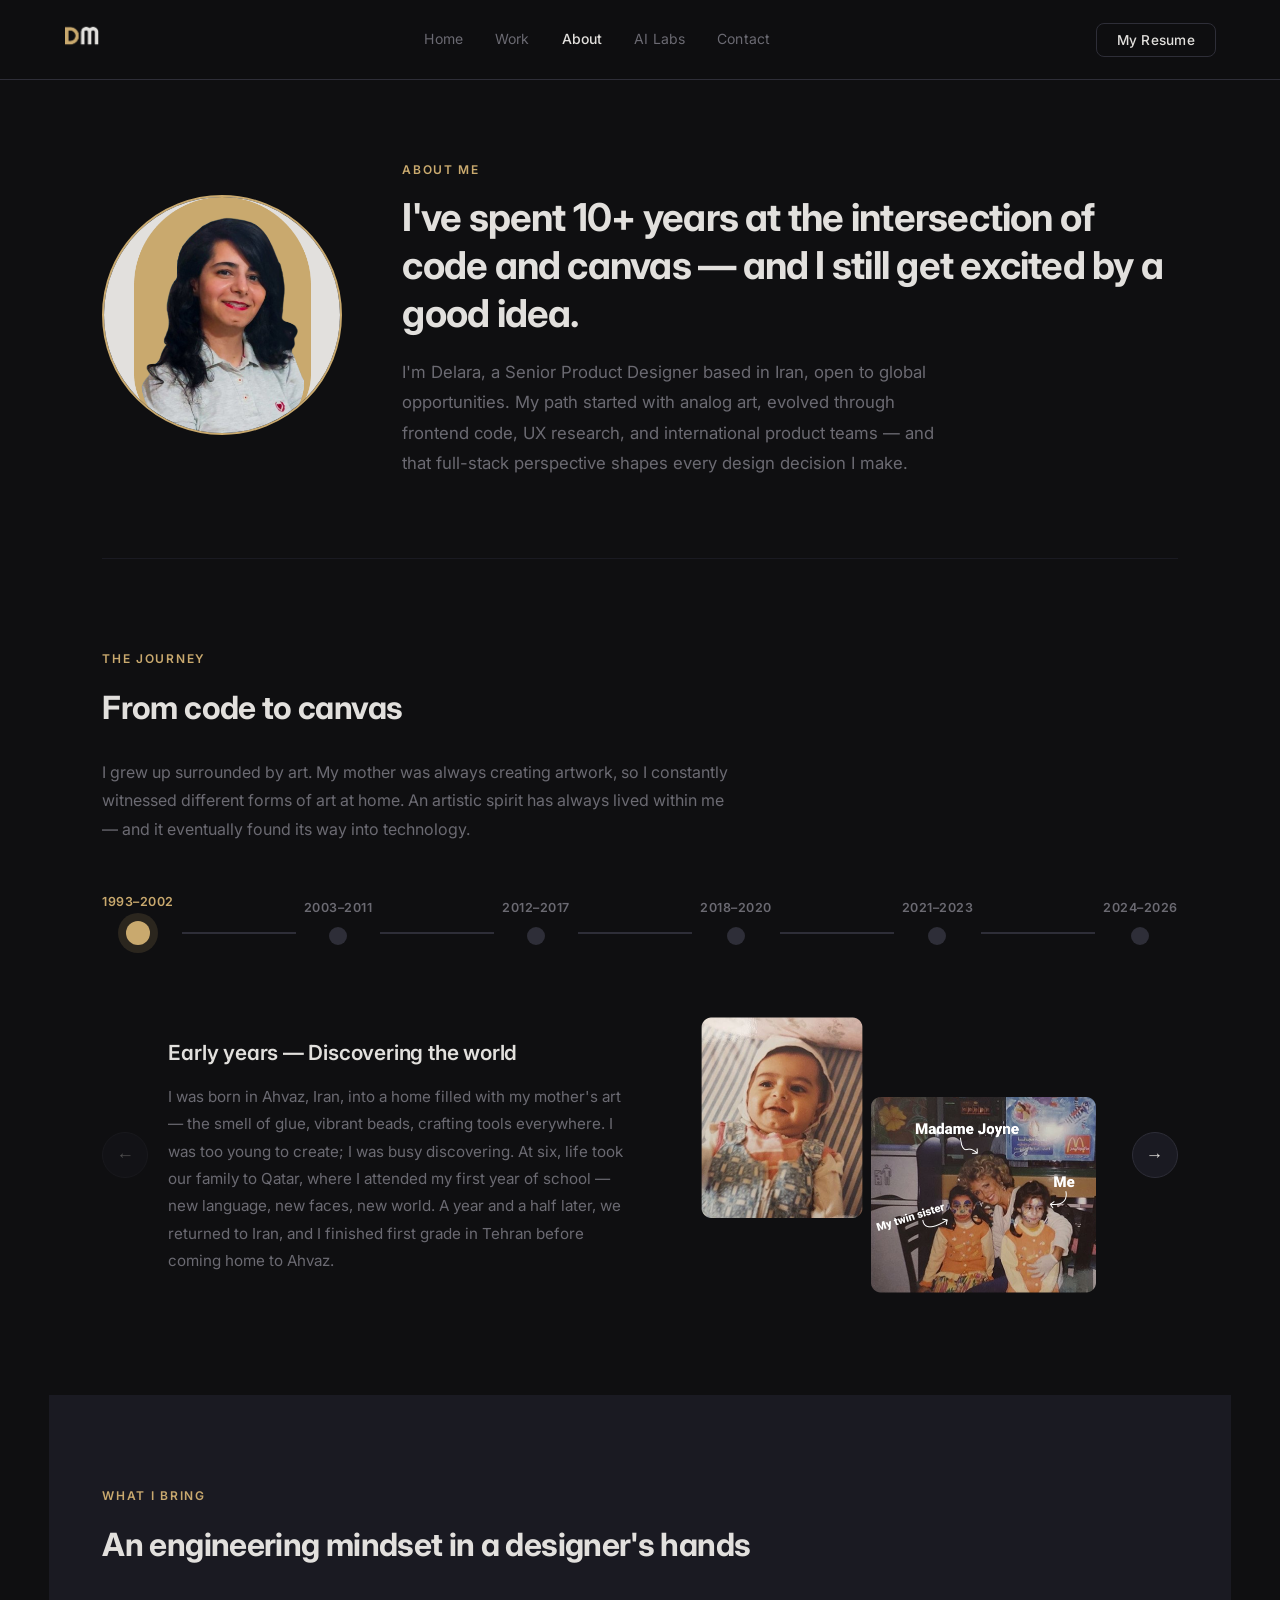
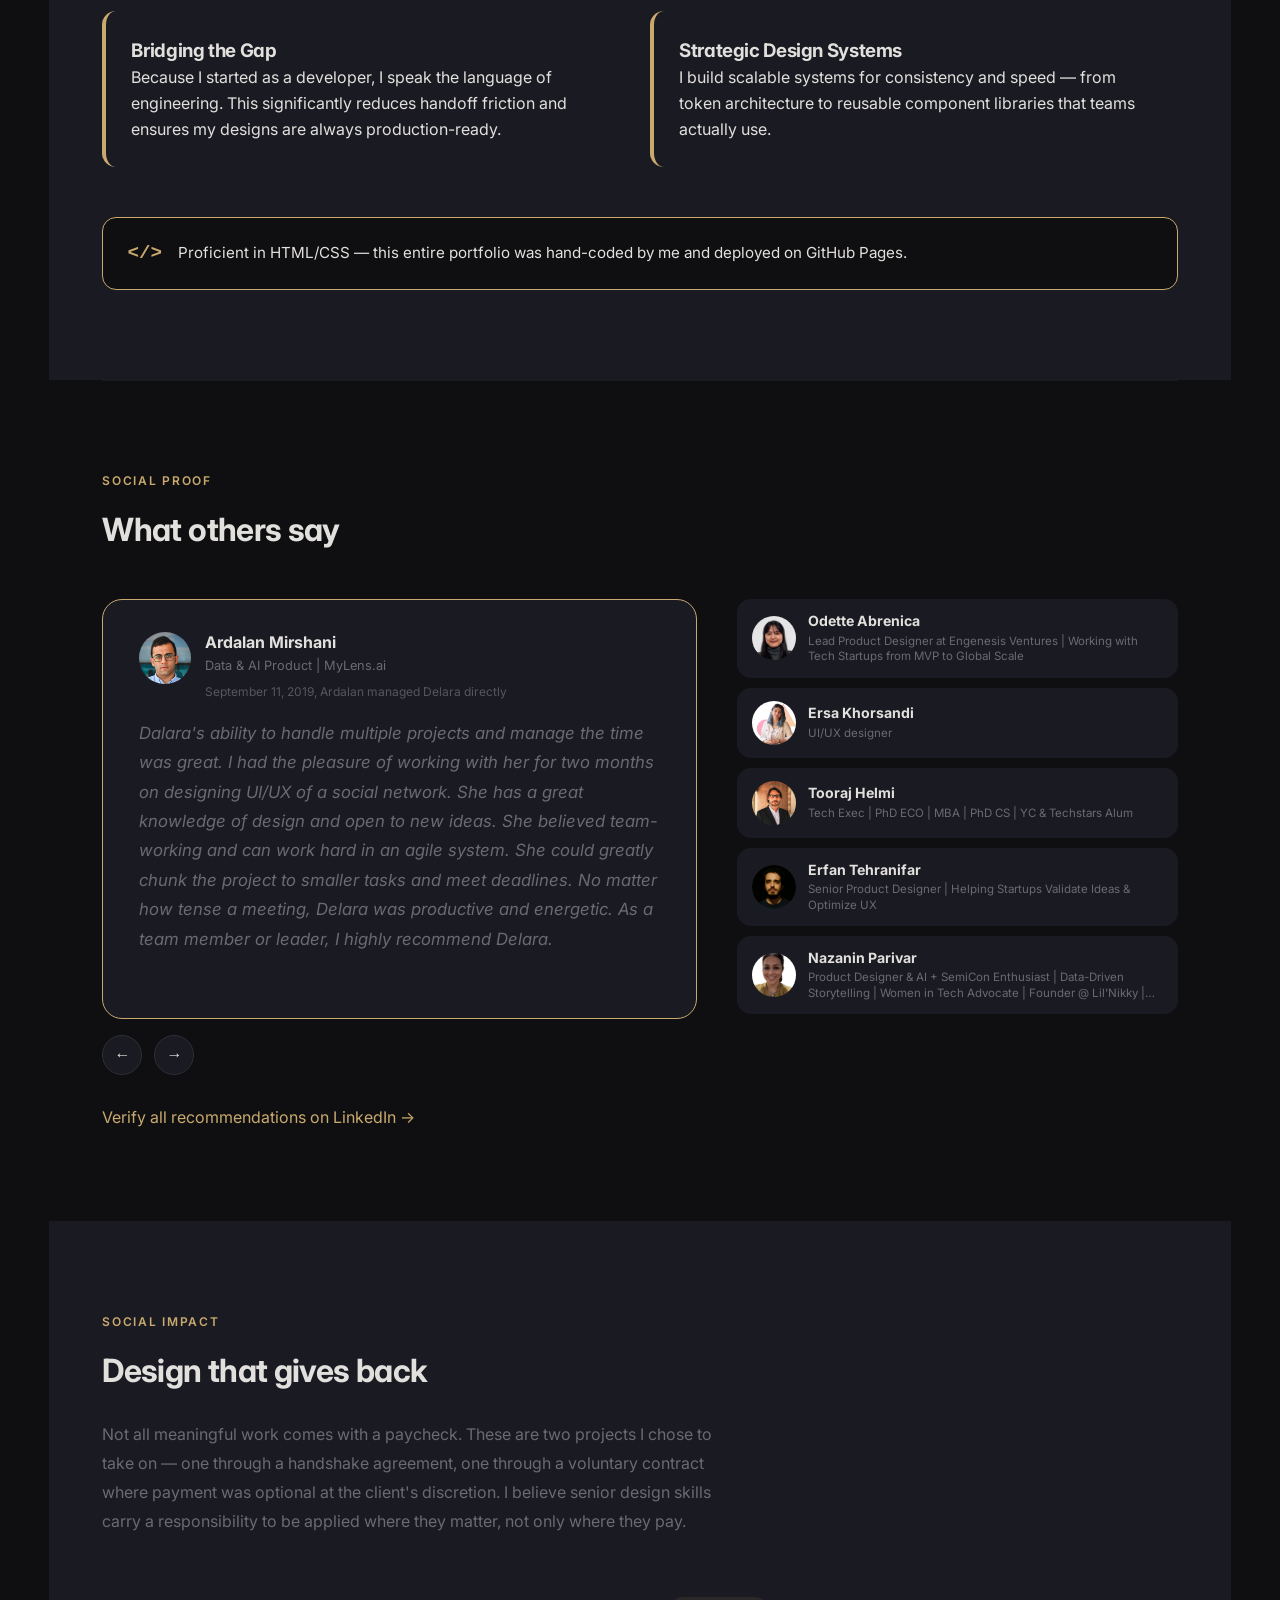
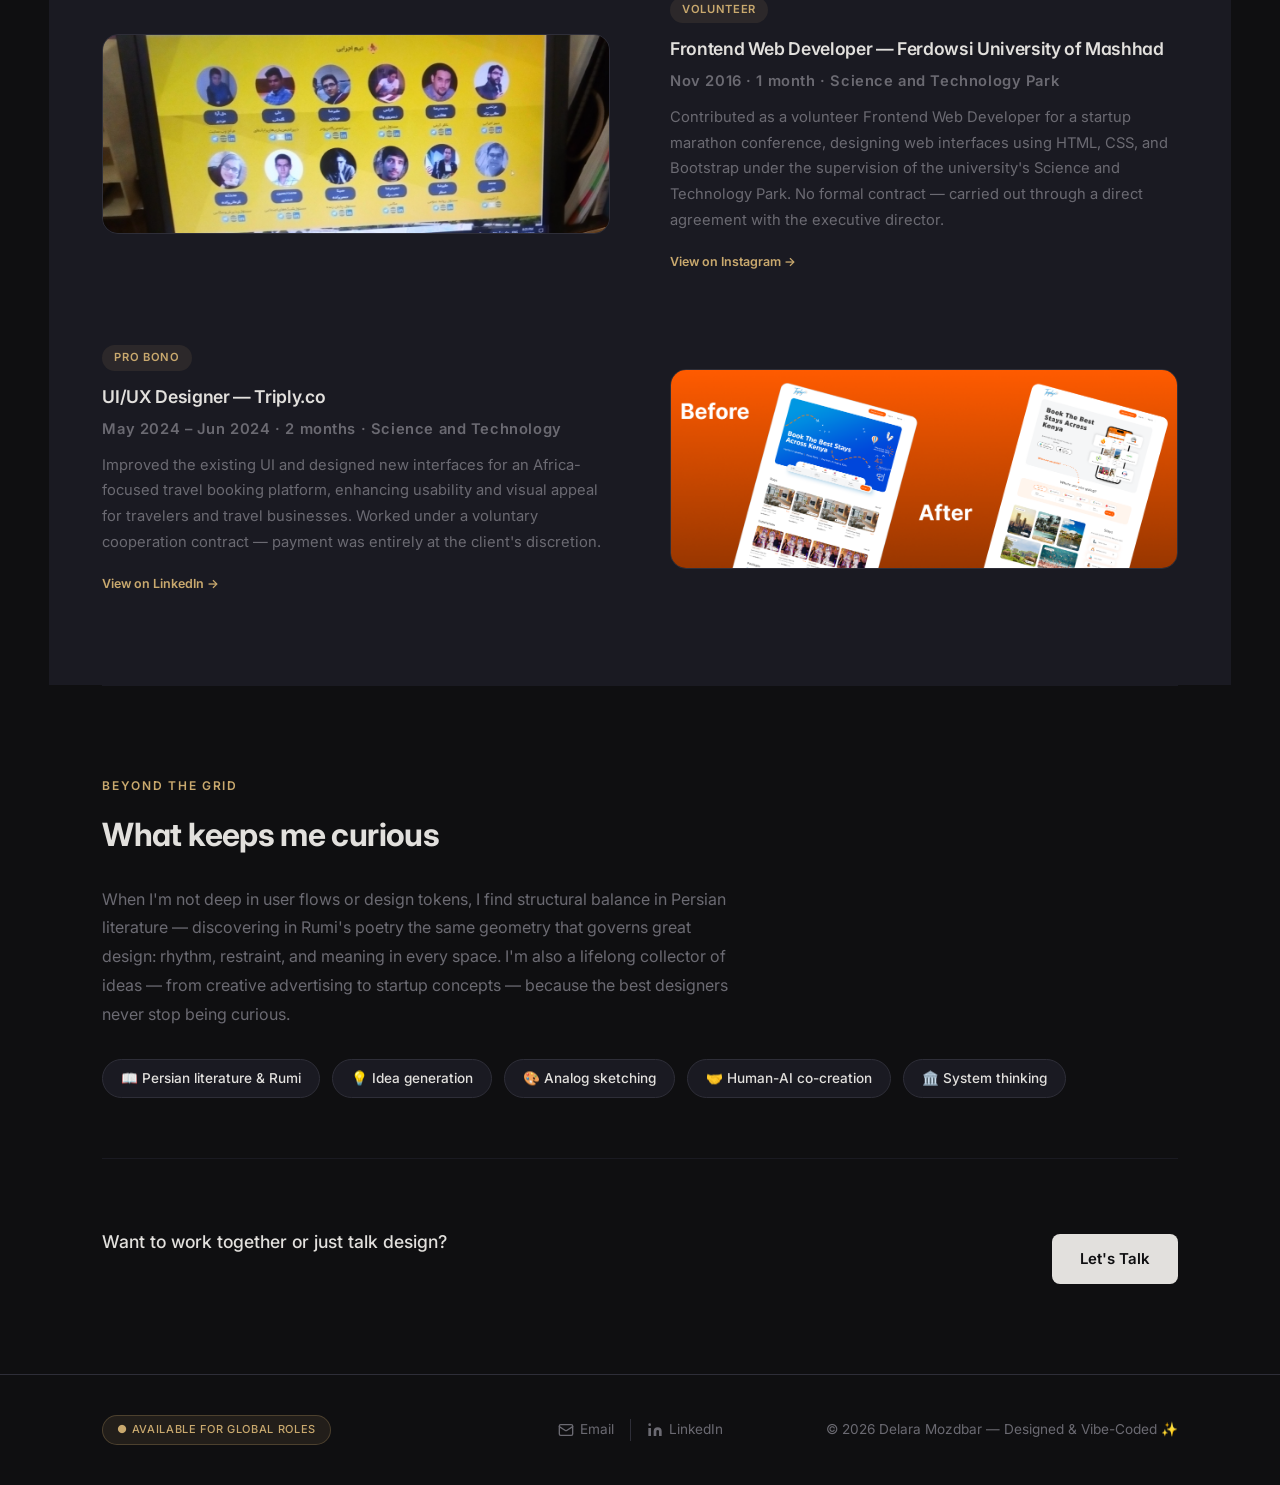
==== about.html @ 61ee3ece "Update site" ====
﻿<!DOCTYPE html>
<html lang="en">
<head>
    <meta charset="UTF-8">
    <meta name="viewport" content="width=device-width, initial-scale=1.0">
    <title>About | Delara Mozdbar &mdash; Senior Product Designer</title>
    <link rel="icon" type="image/png" href="images/Favicon.png">
    <link rel="preconnect" href="https://fonts.googleapis.com">
    <link rel="preconnect" href="https://fonts.gstatic.com" crossorigin>
    <link href="https://fonts.googleapis.com/css2?family=Inter:ital,opsz,wght@0,14..32,100..900;1,14..32,100..900&display=swap" rel="stylesheet">
    <link rel="stylesheet" href="css/style.css">
    <link rel="stylesheet" href="css/layout.css">
</head>

<body>
<header>
  <nav>
    <div class="nav-container">
      <div class="logo">
        <a href="index.html"><img src="images/Logo.png" alt="Delara Mozdbar"></a>
      </div>
      <input type="checkbox" id="menu-toggle">
      <label for="menu-toggle" class="hamburger">&#x2630;</label>
      <div class="nav-center menu">
        <a href="index.html" class="nav-link">Home</a>
        <a href="work.html" class="nav-link">Work</a>
        <a href="about.html" class="nav-link active">About</a>
        <a href="ai-labs.html" class="nav-link">AI Labs</a>
        <a href="contact.html" class="nav-link">Contact</a>
      </div>
      <div class="nav-right">
        <a href="Delara_Mozdbar_Resume_Senior_Product_Designer.pdf" class="resume-btn" download>My Resume</a>
      </div>
    </div>
  </nav>
</header>

<main class="about-page">

    <!-- ════════════════════════════════════════
         01 HERO
    ════════════════════════════════════════ -->
    <section class="about-hero">
        <div class="about-hero-photo">
            <img src="images/Hero-Imge.png" alt="Delara Mozdbar">
        </div>
        <div class="about-hero-content">
            <p class="about-label">About me</p>
            <h1 class="about-title">I've spent 10+ years at the intersection of code and canvas &mdash; and I still get excited by a good idea.</h1>
            <p class="about-intro">I'm Delara, a Senior Product Designer based in Iran, open to global opportunities. My path started with analog art, evolved through frontend code, UX research, and international product teams &mdash; and that full-stack perspective shapes every design decision I make.</p>
        </div>
    </section>

    <!-- ════════════════════════════════════════
         02 TIMELINE
    ════════════════════════════════════════ -->
    <section class="about-section-block">
        <p class="about-label">The journey</p>
        <h2 class="about-h2">From code to canvas</h2>

        <p class="about-body">
            I grew up surrounded by art. My mother was always creating artwork, so I constantly
            witnessed different forms of art at home. An artistic spirit has always lived within
            me &mdash; and it eventually found its way into technology.
        </p>

        <!-- HORIZONTAL TIMELINE CAROUSEL -->
        <div class="tl-carousel">

            <!-- TIMELINE NAV -->
            <div class="tl-nav">
                <button class="tl-node active" data-era="0"><span class="tl-node-year">1993&ndash;2002</span><span class="tl-node-dot"></span></button>
                <span class="tl-connector"></span>
                <button class="tl-node" data-era="1"><span class="tl-node-year">2003&ndash;2011</span><span class="tl-node-dot"></span></button>
                <span class="tl-connector"></span>
                <button class="tl-node" data-era="2"><span class="tl-node-year">2012&ndash;2017</span><span class="tl-node-dot"></span></button>
                <span class="tl-connector"></span>
                <button class="tl-node" data-era="3"><span class="tl-node-year">2018&ndash;2020</span><span class="tl-node-dot"></span></button>
                <span class="tl-connector"></span>
                <button class="tl-node" data-era="4"><span class="tl-node-year">2021&ndash;2023</span><span class="tl-node-dot"></span></button>
                <span class="tl-connector"></span>
                <button class="tl-node" data-era="5"><span class="tl-node-year">2024&ndash;2026</span><span class="tl-node-dot"></span></button>
            </div>

            <!-- CONTENT STAGE -->
            <div class="tl-stage">
                <button class="tl-arrow tl-arrow-prev" aria-label="Previous era">&larr;</button>

                <div class="tl-panels">

                    <div class="tl-panel active">
                        <div class="tl-panel-text">
                            <h3>Early years &mdash; Discovering the world</h3>
                            <p>I was born in Ahvaz, Iran, into a home filled with my mother's art &mdash; the smell of glue, vibrant beads, crafting tools everywhere. I was too young to create; I was busy discovering. At six, life took our family to Qatar, where I attended my first year of school &mdash; new language, new faces, new world. A year and a half later, we returned to Iran, and I finished first grade in Tehran before coming home to Ahvaz.</p>
                        </div>
                        <div class="tl-panel-image">
                            <img src="images/1993-2002.png" alt="Childhood &mdash; Ahvaz and Qatar">
                        </div>
                    </div>

                    <div class="tl-panel">
                        <div class="tl-panel-text">
                            <h3>Learning through media & logic</h3>
<p>I learned to draw and paint from my mother, my first teacher. Around the same time, satellite TV &mdash; especially German channels like Super RTL &mdash; sparked a fascination with structure, strategy, and problem-solving, even in a language I didn't yet understand. Off-screen, I spent hours with puzzles like Mastermind and tactical games, unknowingly training my mind in logic and geometry. This dual love for art and systems naturally led me to prepare for university entrance exams in both Mathematical Sciences and Art.</p>
                        </div>
                        <div class="tl-panel-image">
                            <img src="images/2003-2011.png" alt="Learning through media">
                        </div>
                    </div>

                    <div class="tl-panel">
                        <div class="tl-panel-text">
                            <h3>The Front-end era begins</h3>
                            <p>My professional journey began in 2015 with an Advanced Web Design certification in HTML and CSS. Over the next three years, I took on a mix of freelance and studio work &mdash; including about two years managing and designing the Dual Engineers Studio website, running my own portfolio site, and spending six months curating startup content for IdeaBaran. I also volunteered as a Front-end Developer at the Ferdowsi University of Mashhad's startup marathon in 2016. This period shaped me into the digital generalist I am today &mdash; part designer, part storyteller, always curious.</p>
                        </div>
                        <div class="tl-panel-image">
                            <img src="images/2012-2017.png" alt="Frontend developer era">
                        </div>
                    </div>

                    <div class="tl-panel">
                        <div class="tl-panel-text">
                            <h3>From code to UX</h3>
                            <p>At Arsalweb (2018&ndash;2020) I evolved from Frontend Developer to Digital Marketer to UX Designer &mdash; creating user flows, wireframes, and prototypes for B2B, B2C, and C2C projects, including a Ramadan food-ordering campaign that broke user engagement records. I graduated from Shiraz University in February 2019, freelanced as a UI/UX Designer on Ponisha, designed at 9 Sobh Studio, and in September 2020 joined Apsaaz as a User Experience Designer.</p>
                        </div>
                        <div class="tl-panel-image">
                            <img src="images/2018-2020.png" alt="Transition to UX design">
                        </div>
                    </div>

                    <div class="tl-panel">
                        <div class="tl-panel-text">
                            <h3>Design leadership &amp; going global</h3>
                            <p>I continued at Apsaaz until February 2022 &mdash; leading UX initiatives, hiring and training junior designers, and learning that great design is also about great collaboration. In May 2022 I went international, joining Engenesis in Sydney: designing end-to-end UX/UI flows and building reusable component systems with developers across time zones, through March 2024.</p>
                        </div>
                        <div class="tl-panel-image">
                            <img src="images/2021-2023.png" alt="Design leadership and Engenesis">
                        </div>
                    </div>

                    <div class="tl-panel">
                        <div class="tl-panel-text">
                            <h3>Triply, AI Labs &amp; what's next</h3>
                            <p>From May 2024 to February 2026 I designed for Triply in Nairobi &mdash; revamping interfaces, building design systems, and shipping product features for an Africa-focused travel platform. Alongside, I explored Human-AI Co-Creation research in AI Labs. Now I'm planning my next chapter &mdash; actively looking for my next senior product design role or graduate research in HCI.</p>
                        </div>
                        <div class="tl-panel-image">
                            <img src="images/2024-2026.png" alt="Triply and AI Labs">
                        </div>
                    </div>

                </div>

                <button class="tl-arrow tl-arrow-next" aria-label="Next era">&rarr;</button>
            </div>

        </div>


    </section>

    <!-- ════════════════════════════════════════
         03 STRENGTHS
    ════════════════════════════════════════ -->
    <section class="about-section-block about-dark">
        <p class="about-label">What I bring</p>
        <h2 class="about-h2">An engineering mindset in a designer's hands</h2>

        <div class="strengths-grid">
            <div class="strength-card">
                <h3>Bridging the Gap</h3>
                <p>Because I started as a developer, I speak the language of engineering. This significantly reduces handoff friction and ensures my designs are always production-ready.</p>
            </div>
            <div class="strength-card">
                <h3>Strategic Design Systems</h3>
                <p>I build scalable systems for consistency and speed &mdash; from token architecture to reusable component libraries that teams actually use.</p>
            </div>
        </div>

        <div class="code-callout">
            <span class="code-callout-icon">&lt;/&gt;</span>
            <p>Proficient in HTML/CSS &mdash; this entire portfolio was hand-coded by me and deployed on GitHub Pages.</p>
        </div>
    </section>

    <!-- ════════════════════════════════════════
         04 TESTIMONIALS
    ════════════════════════════════════════ -->
    <section class="about-section-block">
        <p class="about-label">Social proof</p>
        <h2 class="about-h2">What others say</h2>

        <div class="ts-widget">

            <!-- FEATURED &mdash; large quote box on the left -->
            <div class="ts-featured">
                <div class="ts-featured-box">
                    <div class="ts-featured-header">
                        <span class="ts-avatar ts-avatar-lg"><!-- Filled by JS --></span>
                        <div class="ts-featured-meta">
                            <span class="ts-name"><!-- Filled by JS --></span>
                            <span class="ts-role"><!-- Filled by JS --></span>
                            <span class="ts-date"><!-- Filled by JS --></span>
                        </div>
                    </div>
                    <div class="ts-quote-wrap">
                        <p class="ts-quote"><!-- Filled by JS --></p>
                        <button type="button" class="ts-read-more" hidden>Read full recommendation</button>
                    </div>
                </div>
                <div class="ts-nav">
                    <button class="ts-arrow ts-prev" aria-label="Previous testimonial">&#8592;</button>
                    <span class="ts-counter" aria-live="polite"><!-- Filled by JS --></span>
                    <button class="ts-arrow ts-next" aria-label="Next testimonial">&#8594;</button>
                </div>
                <p class="ts-linkedin">
                    <a href="https://www.linkedin.com/in/delara-mozdbar/details/recommendations/" target="_blank" rel="noopener" class="case-study-link">Verify all recommendations on LinkedIn &rarr;</a>
                </p>
            </div>

            <!-- LIST &mdash; compact cards on the right -->
            <div class="ts-list">
                <!-- Filled by JS -->
            </div>

        </div>

        <script>
        // To show a real photo, set `photo` to its path (e.g. "images/testimonials/odette.jpg").
        // Leave it empty to fall back to the person's initials.
        const testimonials = [
          {
            name: "Odette Abrenica",
            role: "Lead Product Designer at Engenesis Ventures | Working with Tech Startups from MVP to Global Scale",
            initials: "OA",
            photo: "images/Odette Abrenica.jpeg",
            date: "March 18, 2024, Odette managed Delara directly",
            quote: "I highly recommend Delara as a UX UI Designer. Throughout our collaboration on various projects, she has consistently demonstrated her adaptability to the fast-paced nature of our work and her responsiveness to changing requirements. One of Delara's most commendable traits is her unwavering accountability, both to herself and the team. She consistently ensures she receives and provides support as needed, fostering a collaborative and supportive work environment. Delara is able to work independently, yet she always keeps the team informed of any critical requirements or issues that may impact project design and development. Delara's proactive approach and excellent teamwork greatly contributed to the success of both in-house and client projects. I would gladly work with her again in the future."
          },
          {
            name: "Ersa Khorsandi",
            role: "UI/UX designer",
            initials: "EK",
            photo: "images/Ersa Khorsandi.png",
            date: "December 14, 2022, Ersa reported to Delara directly",
            quote: "I worked directly under Delara's management. She was actually the person who hired me. Her compassion is like no other person I have seen. She would take time out of her busy schedule to meet with everyone one on one to make sure we understood our assignments. I have learned a great deal from Delara and not just about work. She thought me what it's like to have compassion and patience . Anyone working with her is truly lucky!"
          },
          {
            name: "Tooraj Helmi",
            role: "Tech Exec | PhD ECO | MBA | PhD CS | YC & Techstars Alum",
            initials: "TH",
            photo: "images/Tooraj Helmi.png",
            date: "March 1, 2022",
            quote: "Delera is a highly responsible and organized person. She takes her job seriously. If that requires working 24 hours a day, she works 24 hours a day, no kidding. She works hard and produces super high-quality outcomes. Having Delara in any team would be a blessing."
          },
          {
            name: "Erfan Tehranifar",
            role: "Senior Product Designer | Helping Startups Validate Ideas & Optimize UX",
            initials: "ET",
            photo: "images/Erfan Tehranifar.jpeg",
            date: "February 17, 2022, Erfan reported to Delara directly",
            quote: "Delara is a great example of perseverance & determination at doing work. she follows the tasks to the last step until she is Completely sure they are fully delivered. Delara makes you want to learn more. she is also accurate in timing and managing the team on the road to all Goals!"
          },
          {
            name: "Nazanin Parivar",
            role: "Product Designer & AI + SemiCon Enthusiast | Data-Driven Storytelling | Women in Tech Advocate | Founder @ Lil'Nikky | Persian & Dutch at Heart",
            initials: "NP",
            photo: "images/Nazanin (Naz) Parivar.jpeg",
            date: "February 17, 2022",
            quote: "I have worked with Delara on many projects. She is an awesome designer who pays attention to details. She is also a great team player. One of the great things about Delara is she is very organized. Thanks for all your hard work."
          },
          {
            name: "Sadeq Shajari",
            role: "Dotnet Developer",
            initials: "SS",
            photo: "images/Sadeq Shajari.jpeg",
            date: "February 16, 2022",
            quote: "Delara is a professional and patient UI/UX designer that if she is present in any company, could help them to have an advantage of the best user experience and clean designs. I recommend her persistently.."
          },
          {
            name: "Ardalan Mirshani",
            role: "Data & AI Product | MyLens.ai",
            initials: "AM",
            photo: "images/Ardalan Mirshani.jpeg",
            date: "September 11, 2019, Ardalan managed Delara directly",
            quote: "Dalara's ability to handle multiple projects and manage the time was great. I had the pleasure of working with her for two months on designing UI/UX of a social network. She has a great knowledge of design and open to new ideas. She believed team-working and can work hard in an agile system. She could greatly chunk the project to smaller tasks and meet deadlines. No matter how tense a meeting, Delara was productive and energetic. As a team member or leader, I highly recommend Delara."
          }
        ];

        (function () {
          const listEl       = document.querySelector('.ts-list');
          const featuredBox  = document.querySelector('.ts-featured-box');
          const avatarEl     = featuredBox.querySelector('.ts-avatar-lg');
          const nameEl       = featuredBox.querySelector('.ts-name');
          const roleEl       = featuredBox.querySelector('.ts-role');
          const dateEl       = featuredBox.querySelector('.ts-date');
          const quoteEl      = featuredBox.querySelector('.ts-quote');
          const readMoreBtn  = featuredBox.querySelector('.ts-read-more');
          const counterEl    = document.querySelector('.ts-counter');
          const prevBtn      = document.querySelector('.ts-prev');
          const nextBtn      = document.querySelector('.ts-next');
          let current = 6; // default: Ardalan Mirshani

          function avatarHTML(t) {
            const img = t.photo
              ? `<img class="ts-avatar-img" src="${t.photo}" alt="${t.name}">`
              : '';
            return `${img}<span class="ts-initials">${t.initials}</span>`;
          }

          listEl.innerHTML = testimonials.map((t, i) => `
            <button class="ts-card" data-index="${i}" aria-label="${t.name}">
              <span class="ts-avatar">${avatarHTML(t)}</span>
              <span class="ts-card-info">
                <span class="ts-name">${t.name}</span>
                <span class="ts-role">${t.role}</span>
              </span>
            </button>
          `).join('');

          const cards = Array.from(listEl.querySelectorAll('.ts-card'));
          cards.forEach(card =>
            card.addEventListener('click', () => show(parseInt(card.dataset.index)))
          );

          readMoreBtn.addEventListener('click', () => {
            const expanded = quoteEl.classList.toggle('expanded');
            readMoreBtn.textContent = expanded ? 'Show less' : 'Read full recommendation';
          });

          function updateReadMore() {
            quoteEl.classList.remove('expanded');
            readMoreBtn.textContent = 'Read full recommendation';
            readMoreBtn.hidden = true;

            // Desktop uses a fixed-height scroll area instead of read-more.
            if (window.matchMedia('(min-width: 992px)').matches) return;

            requestAnimationFrame(() => {
              if (quoteEl.scrollHeight > quoteEl.clientHeight + 2) {
                readMoreBtn.hidden = false;
              }
            });
          }

          function adjustQuoteFontSize(quoteText) {
            // Adjust font size based on quote length for better visual balance
            const charCount = quoteText.length;
            let fontSize = '1rem'; // Default size

            if (window.matchMedia('(min-width: 992px)').matches) {
              if (charCount < 300) {
                fontSize = '1.15rem'; // Larger for very short quotes
              } else if (charCount < 500) {
                fontSize = '1.05rem'; // Slightly larger for short quotes
              }
            }

            quoteEl.style.fontSize = fontSize;
          }

          function scrollCardIntoView(index) {
            const card = cards[index];
            if (!card) return;
            card.scrollIntoView({ behavior: 'smooth', block: 'nearest', inline: 'center' });
          }

          function show(i, shouldScroll = false) {
            current = (i + testimonials.length) % testimonials.length;
            const t = testimonials[current];

            cards.forEach((card, k) => card.classList.toggle('active', k === current));

            avatarEl.innerHTML = avatarHTML(t);
            nameEl.textContent = t.name;
            roleEl.textContent = t.role;
            dateEl.textContent = t.date;
            quoteEl.textContent = t.quote;
            counterEl.textContent = (current + 1) + ' / ' + testimonials.length;

            adjustQuoteFontSize(t.quote);
            updateReadMore();
            if (shouldScroll) {
              scrollCardIntoView(current);
            }
          }

          prevBtn.addEventListener('click', () => show(current - 1, true));
          nextBtn.addEventListener('click', () => show(current + 1, true));
          window.addEventListener('resize', () => {
            updateReadMore();
            adjustQuoteFontSize(testimonials[current].quote);
          });

          show(current, false);        })();
        </script>

    </section>

    <!-- ════════════════════════════════════════
         05 SOCIAL IMPACT
    ════════════════════════════════════════ -->
    <section class="about-section-block about-dark">
        <p class="about-label">Social impact</p>
        <h2 class="about-h2">Design that gives back</h2>
        <p class="about-body">Not all meaningful work comes with a paycheck. These are two projects I chose to take on &mdash; one through a handshake agreement, one through a voluntary contract where payment was optional at the client's discretion. I believe senior design skills carry a responsibility to be applied where they matter, not only where they pay.</p>

        <div class="impact-zigzag">

            <!-- ROW 1: image left, text right -->
            <div class="impact-row">
                <div class="impact-row-img">
                    <img src="images/Maraton.png" alt="Ferdowsi University Startup Marathon">
                </div>
                <div class="impact-row-text">
                    <span class="impact-tag">Volunteer</span>
                    <h3>Frontend Web Developer &mdash; Ferdowsi University of Mashhad</h3>
                    <p class="impact-meta">Nov 2016 &middot; 1 month &middot; Science and Technology Park</p>
                    <p>Contributed as a volunteer Frontend Web Developer for a startup marathon conference, designing web interfaces using HTML, CSS, and Bootstrap under the supervision of the university's Science and Technology Park. No formal contract &mdash; carried out through a direct agreement with the executive director.</p>
                    <a href="https://www.instagram.com/startupmarathon/" class="impact-link" target="_blank" rel="noopener">View on Instagram &rarr;</a>
                </div>
            </div>

            <!-- ROW 2: text left, image right -->
            <div class="impact-row impact-row-reversed">
                <div class="impact-row-text">
                    <span class="impact-tag">Pro Bono</span>
                    <h3>UI/UX Designer &mdash; Triply.co</h3>
                    <p class="impact-meta">May 2024 &ndash; Jun 2024 &middot; 2 months &middot; Science and Technology</p>
                    <p>Improved the existing UI and designed new interfaces for an Africa-focused travel booking platform, enhancing usability and visual appeal for travelers and travel businesses. Worked under a voluntary cooperation contract &mdash; payment was entirely at the client's discretion.</p>
                    <a href="https://www.linkedin.com/showcase/triply-business/" class="impact-link" target="_blank" rel="noopener">View on LinkedIn &rarr;</a>
                </div>
                <div class="impact-row-img">
                    <img src="images/Triply.png" alt="Triply">
                </div>
            </div>

        </div>
    </section>

    <!-- ════════════════════════════════════════
         06 BEYOND THE GRID
    ════════════════════════════════════════ -->
    <section class="about-section-block">
        <p class="about-label">Beyond the grid</p>
        <h2 class="about-h2">What keeps me curious</h2>
        <p class="about-body">When I'm not deep in user flows or design tokens, I find structural balance in Persian literature &mdash; discovering in Rumi's poetry the same geometry that governs great design: rhythm, restraint, and meaning in every space. I'm also a lifelong collector of ideas &mdash; from creative advertising to startup concepts &mdash; because the best designers never stop being curious.</p>

        <div class="interests-row">
            <span class="interest-pill">&#128214; Persian literature & Rumi</span>
            <span class="interest-pill">&#128161; Idea generation</span>
            <span class="interest-pill">&#127912; Analog sketching</span>
            <span class="interest-pill">&#129309; Human-AI co-creation</span>
            <span class="interest-pill">&#127963;&#65039; System thinking</span>
        </div>

        <div class="about-cta">
            <p>Want to work together or just talk design?</p>
            <a href="contact.html" class="key-btn">Let's Talk</a>
        </div>
    </section>

</main>

<footer>
    <div class="footer-inner">
        <div class="footer-col">
            <span class="hero-availability">&#9679; Available for global roles</span>
        </div>
        <div class="footer-col">
            <div class="footer-links">
                <a href="mailto:delara.mozdbar@gmail.com">
                    <svg width="16" height="16" viewBox="0 0 24 24" fill="none" stroke="currentColor" stroke-width="2" stroke-linecap="round" stroke-linejoin="round" aria-hidden="true"><rect x="2" y="4" width="20" height="16" rx="2"/><path d="m22 7-8.97 5.7a1.94 1.94 0 0 1-2.06 0L2 7"/></svg>
                    Email
                </a>
                <a href="https://www.linkedin.com/in/delara-mozdbar/" target="_blank" rel="noopener noreferrer">
                    <svg width="16" height="16" viewBox="0 0 24 24" fill="currentColor" aria-hidden="true"><path d="M16 8a6 6 0 0 1 6 6v7h-4v-7a2 2 0 0 0-2-2 2 2 0 0 0-2 2v7h-4v-7a6 6 0 0 1 6-6z"/><rect x="2" y="9" width="4" height="12"/><circle cx="4" cy="4" r="2"/></svg>
                    LinkedIn
                </a>
            </div>
        </div>
        <div class="footer-col">
            <span class="footer-copy">&copy; 2026 Delara Mozdbar &mdash; Designed &amp; Vibe-Coded &#10024;</span>
        </div>
    </div>
</footer>


<script>
(function () {
    const nodes   = document.querySelectorAll('.tl-node');
    const panels  = document.querySelectorAll('.tl-panel');
    const prevBtn = document.querySelector('.tl-arrow-prev');
    const nextBtn = document.querySelector('.tl-arrow-next');
    let current = 0;

    function show(index, doScroll) {
        current = Math.max(0, Math.min(index, panels.length - 1));
        nodes.forEach((n, i)  => n.classList.toggle('active', i === current));
        panels.forEach((p, i) => p.classList.toggle('active', i === current));
        prevBtn.disabled = current === 0;
        nextBtn.disabled = current === panels.length - 1;
        // Only scroll the nav horizontally on user action &mdash; never the page vertically.
        if (doScroll) {
            const nav = nodes[current].parentElement;
            const target = nodes[current];
            const navRect = nav.getBoundingClientRect();
            const nodeRect = target.getBoundingClientRect();
            const left = nav.scrollLeft + (nodeRect.left - navRect.left) - (nav.clientWidth - nodeRect.width) / 2;
            nav.scrollTo({ left, behavior: 'smooth' });
        }
    }

    nodes.forEach((n, i) => n.addEventListener('click', () => show(i, true)));
    prevBtn.addEventListener('click', () => show(current - 1, true));
    nextBtn.addEventListener('click', () => show(current + 1, true));

    show(0, false);
})();
</script>
</body>
</html>
---- css/style.css ----
/* =========================
   ROOT VARIABLES
========================= */
:root {
  --bg:        #0f0f11;
  --card-bg:   #1a1a22;
  --elevated:  #2e2e38;
  --text-main: #e2e0dd;
  --text-sec:  #6b6a72;
  --accent:    #c9a96e;
  --nav-h:     80px;
}

/* =========================
   GLOBAL RESET
========================= */
*,
*::before,
*::after {
  box-sizing: border-box;
  margin: 0;
  padding: 0;
}

body {
  background: var(--bg);
  padding-top: var(--nav-h);
  color: var(--text-main);
  font-family: 'Inter', -apple-system, BlinkMacSystemFont, 'Segoe UI', Roboto, sans-serif;
  line-height: 1.6;
  overflow-x: hidden;
}

a {
  text-decoration: none;
  color: inherit;
  transition: 0.3s;
}

/* Images never overflow their container (specific width/height rules still win) */
img {
  max-width: 100%;
  height: auto;
}


/* =========================
   FONT RENDERING
========================= */
* {
  -webkit-font-smoothing: antialiased;
  -moz-osx-font-smoothing: grayscale;
}

h1, h2, h3, h4, h5, h6 {
  letter-spacing: -0.02em;
  font-feature-settings: 'cv11', 'ss01';
}
/* =========================
   HERO
========================= */
.hero {
  display: flex;
  align-items: center;
  justify-content: space-between;
  min-height: calc(100vh - var(--nav-h));
  padding: 0 8%;
  gap: 40px;
}

.hero-content {
  flex: 1.1;
}

.hero-availability {
  display: inline-flex;
  align-items: center;
  gap: 6px;
  font-size: 11px;
  font-weight: 500;
  color: #c9a96e;
  letter-spacing: 0.06em;
  text-transform: uppercase;
  background: rgba(201, 169, 110, 0.10);
  border: 1px solid rgba(201, 169, 110, 0.25);
  border-radius: 100px;
  padding: 5px 14px;
}

.hero-content .hero-availability {
  margin-bottom: 16px;
}

footer .hero-availability {
  display: inline-flex;
  align-items: center;
  gap: 6px;
  font-size: 11px;
  font-weight: 500;
  color: #c9a96e;
  letter-spacing: 0.06em;
  text-transform: uppercase;
  background: rgba(201, 169, 110, 0.10);
  border: 1px solid rgba(201, 169, 110, 0.25);
  border-radius: 100px;
  padding: 5px 14px;
  margin-bottom: 0;
  width: fit-content;
  align-self: flex-start;
}

.hero-content h1 {
  font-size: 4.5rem;
  line-height: 1.1;
  margin-bottom: 20px;
}

.hero-description {
  font-size: 1.2rem;
  color: var(--text-sec);
  max-width: 560px;
}

.hero-image {
  flex: 0.9;
  display: flex;
  justify-content: center;
  align-items: center;
}

.hero-image img {
  width: 100%;
  max-width: 460px;
  height: auto;
  object-fit: contain;
}

@media (min-width: 1200px) {
  .hero-image img {
    max-width: 580px;
  }
}

/* =========================
   BUTTONS
========================= */

/* Primary CTA — "Explore My Work" */
.key-btn {
  display: inline-flex;
  align-items: center;
  gap: 10px;
  padding: 13px 28px;
  background: #e2e0dd;
  border: none;
  border-radius: 8px;
  cursor: pointer;
  font-family: 'Inter', -apple-system, BlinkMacSystemFont, sans-serif;
  font-size: 15px;
  font-weight: 600;
  color: #0f0f11;
  text-decoration: none;
  user-select: none;
  margin-top: 35px;
  transition: background 0.2s ease, transform 0.15s ease;
}

.key-btn:hover {
  background: #f0eee9;
  transform: translateY(-2px);
}

.key-btn:active {
  background: #cccac6;
  transform: translateY(0);
}

.case-study-link {
  display: inline-block;
  margin-top: 10px;
  font-size: 16px;
  color: var(--accent);
  transition: 0.25s;
}

.case-study-link:hover {
  opacity: 0.7;
}

/* =========================
   RESPONSIVE — 900px and below
========================= */
@media (max-width: 900px) {
  /* Hero */
  .hero {
    flex-direction: column;
    text-align: center;
    padding: 60px 5%;
  }

  .hero-image { order: 1; }
  .hero-image img { max-width: 320px; }
  .hero-content { order: 2; }
  .hero-content h1 { font-size: 2.5rem; }
}

/* =========================
   RESPONSIVE — 480px and below
========================= */
@media (max-width: 480px) {
  .hero-content h1 {
    font-size: 2rem;
  }

  .key-btn {
    width: 100%;
    text-align: center;
    justify-content: center;
  }
}

/* =========================
   HERO STATS
========================= */
.hero-stats {
  display: flex;
  align-items: center;
  gap: 0;
  margin-top: 28px;
  margin-bottom: 32px;
  flex-wrap: wrap;
  row-gap: 16px;
}

.hero-stat {
  display: flex;
  flex-direction: column;
  gap: 4px;
  flex: 1;
  min-width: 80px;
}

.hero-stat-num {
  font-size: 2rem;
  font-weight: 700;
  color: var(--accent);
  line-height: 1;
}

.hero-stat-lbl {
  font-size: 0.8rem;
  color: #e2e0dd;
  line-height: 1.4;
  font-weight: 400;
}

.hero-stat-divider {
  width: 1px;
  height: 40px;
  background: var(--elevated);
  margin: 0 20px;
  flex-shrink: 0;
}

@media (max-width: 900px) {
  .hero-stats {
    gap: 16px;
  }

  .hero-stat-divider {
    display: none;
  }

  .hero-stat {
    min-width: 70px;
  }

  .hero-stat-num {
    font-size: 1.6rem;
  }
}

/* =========================
   SMOOTH SCROLL
========================= */
html {
  scroll-behavior: smooth;
}

/* =========================
   CASE STUDY — NEXT TEASER
   Shared across nubaa, coreview, pitch
========================= */
.cs-next-case {
  border-top: 0.5px solid rgba(255, 255, 255, 0.08);
  padding: 64px 8%;
}

.cs-next-case-inner {
  max-width: 1440px;
  margin: 0 auto;
  display: flex;
  align-items: center;
  justify-content: space-between;
  gap: 32px;
}

.cs-next-label {
  font-size: 11px;
  font-weight: 500;
  color: var(--accent);
  text-transform: uppercase;
  letter-spacing: 0.1em;
  margin-bottom: 8px;
}

.cs-next-title {
  font-size: 24px;
  font-weight: 500;
  color: #e2e0dd;
  line-height: 1.2;
}

.cs-next-arrow {
  font-size: 28px;
  color: #e2e0dd;
  text-decoration: none;
  display: inline-block;
  flex-shrink: 0;
  transition: color 200ms ease, transform 200ms ease;
}

.cs-next-arrow:hover {
  color: var(--accent);
  transform: translateX(6px);
}

@media (max-width: 900px) {
  .cs-next-case { padding: 48px 5%; }
}

@media (max-width: 640px) {
  .cs-next-case-inner { flex-direction: column; align-items: flex-start; }
  .cs-next-arrow { align-self: flex-start; }
}

/* =========================
   FEATURED WORK
========================= */
.featured-work {
  padding: 100px 8%;
  border-top: 1px solid #2e2e38;
}

.featured-work-inner {
  max-width: 1440px;
  margin: 0 auto;
}

.featured-work-header {
  display: flex;
  align-items: baseline;
  justify-content: space-between;
  margin-bottom: 56px;
}

.featured-work-title {
  font-size: 2rem;
  font-weight: 600;
  color: #e2e0dd;
  letter-spacing: -0.03em;
}

.view-all-link {
  font-size: 0.875rem;
  color: #6b6a72;
  transition: color 0.2s ease;
}

.view-all-link:hover {
  color: #c9a96e;
}

.showcase-grid {
  display: grid;
  grid-template-columns: repeat(3, 1fr);
  gap: 32px;
  margin-bottom: 64px;
}

.showcase-card {
  display: flex;
  flex-direction: column;
  gap: 20px;
}

.showcase-img-wrap {
  position: relative;
  display: block;
  border-radius: 12px;
  overflow: hidden;
  background: #1a1a22;
}

.showcase-img-wrap img {
  width: 100%;
  height: auto;
  display: block;
}

.showcase-meta {
  display: flex;
  align-items: center;
  justify-content: space-between;
  margin-bottom: 12px;
}

.showcase-tag {
  font-size: 0.72rem;
  font-weight: 500;
  color: var(--accent);
  text-transform: uppercase;
  letter-spacing: 0.1em;
}

.showcase-title {
  font-size: 1.05rem;
  font-weight: 600;
  color: #e2e0dd;
  letter-spacing: -0.02em;
  margin-bottom: 10px;
  line-height: 1.35;
}

.showcase-desc {
  font-size: 0.875rem;
  color: #6b6a72;
  line-height: 1.65;
  margin-bottom: 16px;
}

.showcase-tags {
  display: flex;
  flex-wrap: wrap;
  gap: 6px;
  margin-bottom: 18px;
}

.showcase-tags span {
  font-size: 0.7rem;
  font-weight: 500;
  color: rgba(226, 224, 221, 0.65);
  background: var(--elevated);
  border-radius: 4px;
  padding: 3px 10px;
  letter-spacing: 0.02em;
}

.showcase-link {
  font-size: 0.85rem;
  font-weight: 500;
  color: #c9a96e;
  transition: opacity 0.2s ease, transform 0.2s ease;
  display: inline-block;
}

.showcase-link:hover {
  opacity: 0.8;
  transform: translateX(3px);
}

@media (max-width: 900px) {
  .showcase-grid { grid-template-columns: 1fr; gap: 48px; }
  .featured-work-header { flex-direction: column; gap: 12px; }
  .featured-work { padding: 64px 5%; }
}

/* =========================
   ABOUT PAGE
========================= */
.about-page {
  max-width: 1440px;
  margin: 0 auto;
  padding: 0 8%;
}

.about-label {
  font-size: 0.75rem;
  letter-spacing: 0.14em;
  text-transform: uppercase;
  color: var(--accent);
  font-weight: 600;
  margin-bottom: 14px;
}

.about-hero {
  display: grid;
  grid-template-columns: 240px 1fr;
  gap: 60px;
  align-items: center;
  padding: 80px 0;
}

.about-hero-photo img {
  width: 240px;
  height: 240px;
  border-radius: 50%;
  object-fit: cover;
  border: 2px solid var(--accent);
}

.about-title {
  font-size: clamp(1.6rem, 3vw, 2.4rem);
  font-weight: 700;
  line-height: 1.25;
  letter-spacing: -0.02em;
  margin-bottom: 20px;
  color: var(--text-main);
}

.about-intro {
  font-size: 1.05rem;
  color: var(--text-sec);
  line-height: 1.8;
  max-width: 560px;
}

.about-section-block {
  padding: 90px 0;
  border-top: 1px solid #1a1a22;
}

.about-dark {
  background: var(--card-bg);
  margin: 0 -5%;
  padding: 90px 5%;
  border-radius: 0;
}

.about-h2 {
  font-size: clamp(1.4rem, 2.5vw, 2rem);
  font-weight: 700;
  letter-spacing: -0.02em;
  margin-bottom: 24px;
}

.about-body {
  color: var(--text-sec);
  line-height: 1.8;
  max-width: 640px;
  margin-bottom: 30px;
}

/* =========================
   TIMELINE CAROUSEL
========================= */
.tl-carousel {
  margin-top: 50px;
}

.tl-nav {
  display: flex;
  align-items: flex-end;
  justify-content: space-between;
  margin-bottom: 50px;
  overflow-x: auto;
  padding-bottom: 10px;
}

.tl-node {
  display: flex;
  flex-direction: column;
  align-items: center;
  gap: 12px;
  background: none;
  border: none;
  cursor: pointer;
  flex-shrink: 0;
}

.tl-node-year {
  font-family: 'Inter', sans-serif;
  font-size: 0.78rem;
  font-weight: 600;
  letter-spacing: 0.04em;
  color: var(--text-sec);
  transition: color 0.25s;
  white-space: nowrap;
}

.tl-node-dot {
  width: 18px;
  height: 18px;
  border-radius: 50%;
  background: var(--elevated);
  transition: all 0.25s;
}

.tl-node:hover .tl-node-year { color: var(--accent); }
.tl-node:hover .tl-node-dot  { background: var(--text-sec); }

.tl-node.active .tl-node-year {
  color: var(--accent);
}

.tl-node.active .tl-node-dot {
  width: 24px;
  height: 24px;
  background: var(--accent);
  box-shadow: 0 0 0 8px rgba(201, 169, 110, 0.15);
}

.tl-connector {
  flex: 1;
  height: 2px;
  background: var(--elevated);
  margin: 0 8px 11px;
  min-width: 20px;
}

/* STAGE */
.tl-stage {
  display: flex;
  align-items: center;
  gap: 20px;
}

.tl-panels {
  flex: 1;
  position: relative;
  min-height: 280px;
}

.tl-panel {
  display: none;
  grid-template-columns: 1.1fr 1fr;
  gap: 50px;
  align-items: center;
  animation: tlFade 0.4s ease;
}

.tl-panel.active {
  display: grid;
}

@keyframes tlFade {
  from { opacity: 0; transform: translateX(12px); }
  to   { opacity: 1; transform: translateX(0); }
}

.tl-panel-text h3 {
  font-size: 1.3rem;
  font-weight: 600;
  margin-bottom: 14px;
  letter-spacing: -0.01em;
}

.tl-panel-text p {
  color: var(--text-sec);
  line-height: 1.8;
  font-size: 0.95rem;
}

.tl-panel-image img {
  width: 100%;
  border-radius: 16px;
  display: block;
}

/* ARROWS */
.tl-arrow {
  width: 46px;
  height: 46px;
  border-radius: 50%;
  border: 1px solid var(--elevated);
  background: var(--card-bg);
  color: var(--text-main);
  font-size: 1.1rem;
  cursor: pointer;
  transition: 0.25s;
  flex-shrink: 0;
}

.tl-arrow:hover {
  border-color: var(--accent);
  color: var(--accent);
}

.tl-arrow:disabled {
  opacity: 0.3;
  cursor: default;
}

.tl-arrow:disabled:hover {
  border-color: var(--elevated);
  color: var(--text-main);
}

/* STORY TIMELINE */
.stl {
  margin-top: 50px;
}

.stl-chapter {
  font-size: 0.68rem;
  font-weight: 700;
  letter-spacing: 0.18em;
  text-transform: uppercase;
  color: var(--text-sec);
  opacity: 0.5;
  margin: 44px 0 6px;
  margin-left: 180px;
}

.stl-chapter:first-child {
  margin-top: 0;
}

.stl-item {
  display: grid;
  grid-template-columns: 100px 40px 1fr;
  column-gap: 20px;
  padding-bottom: 28px;
}

.stl-line-col {
  display: flex;
  align-items: flex-start;
  justify-content: center;
  padding-top: 8px;
  position: relative;
}

.stl-item:not(:last-child) .stl-line-col::after {
  content: '';
  position: absolute;
  left: 50%;
  top: 18px;
  bottom: -28px;
  width: 1px;
  background: var(--elevated);
}

.stl-year {
  font-size: 0.78rem;
  font-weight: 600;
  color: var(--accent);
  text-align: right;
  padding-top: 8px;
  line-height: 1.4;
}

.stl-dot {
  width: 10px;
  height: 10px;
  border-radius: 50%;
  background: var(--elevated);
  flex-shrink: 0;
  position: relative;
  z-index: 1;
}

.stl-dot.active {
  background: var(--accent);
  box-shadow: 0 0 0 5px rgba(201, 169, 110, 0.15);
}

.stl-card {
  background: var(--card-bg);
  border-radius: 14px;
  border: 1px solid rgba(255, 255, 255, 0.05);
  overflow: hidden;
  margin-bottom: 4px;
  transition: border-color 0.25s, transform 0.25s;
}

.stl-card:hover {
  border-color: rgba(201, 169, 110, 0.35);
  transform: translateX(4px);
}

.stl-card--current {
  border-color: rgba(201, 169, 110, 0.2);
}

.stl-img {
  height: 130px;
  display: flex;
  flex-direction: column;
  align-items: center;
  justify-content: center;
  gap: 8px;
}

.stl-img--origins { background: linear-gradient(135deg, #1a1209 0%, #2d1f0a 100%); }
.stl-img--early   { background: linear-gradient(135deg, #091422 0%, #0e2035 100%); }
.stl-img--career  { background: linear-gradient(135deg, #091a18 0%, #0d2a22 100%); }
.stl-img--intl    { background: linear-gradient(135deg, #12091f 0%, #1d0d35 100%); }

.stl-img-icon {
  font-size: 1.8rem;
  opacity: 0.35;
  line-height: 1;
}

.stl-img-label {
  font-size: 0.65rem;
  letter-spacing: 0.04em;
  color: var(--text-sec);
  opacity: 0.5;
  text-align: center;
  padding: 0 20px;
}

.stl-card-header {
  display: flex;
  align-items: center;
  justify-content: space-between;
  gap: 12px;
  padding: 16px 22px;
  cursor: pointer;
  user-select: none;
}

.stl-card-summary {
  flex: 1;
  min-width: 0;
}

.stl-title {
  font-size: 1rem;
  font-weight: 600;
  color: var(--text-main);
  margin-bottom: 0;
  line-height: 1.3;
}

.stl-teaser {
  font-size: 0.82rem;
  color: var(--text-sec);
  line-height: 1.5;
  margin: 4px 0 0;
}

.stl-chevron {
  width: 22px;
  height: 22px;
  display: flex;
  align-items: center;
  justify-content: center;
  color: var(--text-sec);
  border: 1px solid var(--elevated);
  border-radius: 50%;
  flex-shrink: 0;
  transition: transform 0.35s ease, color 0.2s, border-color 0.2s;
  font-size: 0.75rem;
}

.stl-card-header:hover .stl-chevron {
  color: var(--accent);
  border-color: var(--accent);
}

.stl-card--open .stl-chevron {
  transform: rotate(180deg);
  color: var(--accent);
  border-color: var(--accent);
}

.stl-expand {
  max-height: 0;
  overflow: hidden;
  opacity: 0;
  transition: max-height 0.45s ease, opacity 0.25s ease;
}

.stl-card-body {
  padding: 16px 22px 20px;
}

.stl-story {
  font-size: 0.88rem;
  color: var(--text-sec);
  line-height: 1.75;
}

.stl-current-badge {
  display: inline-block;
  margin-top: 12px;
  font-size: 0.68rem;
  font-weight: 600;
  letter-spacing: 0.1em;
  text-transform: uppercase;
  color: var(--accent);
  background: rgba(201, 169, 110, 0.1);
  padding: 3px 10px;
  border-radius: 4px;
}

/* STRENGTHS */
.strength-card {
  background: var(--card-bg);
  padding: 25px;
  border-radius: 14px;
  border-left: 4px solid var(--accent);
  margin-bottom: 20px;
  transition: 0.25s;
}

.strength-card:hover {
  transform: translateY(-4px);
}

.strengths-grid {
  display: grid;
  grid-template-columns: 1fr 1fr;
  gap: 20px;
  margin-top: 40px;
}

/* CODE CALLOUT */
.code-callout {
  display: flex;
  align-items: center;
  gap: 16px;
  background: var(--bg);
  border: 1px solid var(--accent);
  border-radius: 14px;
  padding: 20px 24px;
  margin-top: 30px;
}

.code-callout-icon {
  font-family: monospace;
  font-size: 1.2rem;
  font-weight: 700;
  color: var(--accent);
  flex-shrink: 0;
}

.code-callout p {
  color: var(--text-main);
  font-size: 0.95rem;
  margin: 0;
}

/* =========================
   TESTIMONIALS
   Desktop: featured (left) + vertical list (right)
   Tablet/Mobile: featured + horizontal picker strip
   Long quotes: clamp + "Read full recommendation"
========================= */
.ts-widget {
  margin-top: 44px;
  display: flex;
  flex-direction: column;
  gap: 24px;
}

/* --- Featured quote box --- */
.ts-featured {
  display: flex;
  flex-direction: column;
  gap: 16px;
  min-width: 0;
}

.ts-featured-box {
  background: var(--card-bg);
  border: 1.5px solid var(--accent);
  border-radius: 20px;
  padding: 24px 20px;
}

.ts-featured-header {
  display: flex;
  align-items: flex-start;
  gap: 14px;
  margin-bottom: 18px;
}

.ts-featured-meta {
  display: flex;
  flex-direction: column;
  gap: 4px;
  min-width: 0;
}

.ts-featured-meta .ts-name {
  font-weight: 700;
  color: var(--text-main);
  font-size: 1rem;
  line-height: 1.3;
}

.ts-featured-meta .ts-role {
  font-size: 0.8rem;
  color: var(--text-sec);
  line-height: 1.45;
}

.ts-featured-meta .ts-date {
  font-size: 0.75rem;
  color: var(--text-sec);
  opacity: 0.75;
  margin-top: 2px;
}

/* Quote — collapsed by default on mobile/tablet; scroll on desktop */
.ts-quote-wrap {
  position: relative;
}

.ts-quote {
  margin: 0;
  color: var(--text-sec);
  font-style: italic;
  line-height: 1.75;
  font-size: 0.92rem;
  display: -webkit-box;
  -webkit-line-clamp: 5;
  -webkit-box-orient: vertical;
  overflow: hidden;
  transition: opacity 0.2s;
}

.ts-quote.expanded {
  display: block;
  -webkit-line-clamp: unset;
  overflow: visible;
}

.ts-read-more {
  margin-top: 12px;
  padding: 0;
  background: none;
  border: none;
  color: var(--accent);
  font-family: 'Inter', sans-serif;
  font-size: 0.82rem;
  font-weight: 600;
  cursor: pointer;
  text-decoration: underline;
  text-underline-offset: 3px;
}
.ts-read-more:hover { opacity: 0.75; }

/* --- Avatar — swap in a real photo via `photo` in the data array --- */
.ts-avatar {
  position: relative;
  flex-shrink: 0;
  width: 44px;
  height: 44px;
  border-radius: 50%;
  overflow: hidden;
  display: flex;
  align-items: center;
  justify-content: center;
  background: rgba(201, 169, 110, 0.15);
  color: var(--accent);
  font-weight: 700;
  font-size: 0.8rem;
}

.ts-avatar-lg {
  width: 52px;
  height: 52px;
  font-size: 0.95rem;
}

.ts-avatar-img {
  position: absolute;
  inset: 0;
  width: 100%;
  height: 100%;
  object-fit: cover;
}

.ts-avatar:has(.ts-avatar-img) .ts-initials {
  display: none;
}

/* --- Nav: arrows + counter --- */
.ts-nav {
  display: flex;
  align-items: center;
  gap: 12px;
}

.ts-counter {
  flex: 1;
  text-align: center;
  font-size: 0.78rem;
  color: var(--text-sec);
  letter-spacing: 0.04em;
}

.ts-arrow {
  flex-shrink: 0;
  width: 40px;
  height: 40px;
  border-radius: 50%;
  border: 1px solid var(--elevated);
  background: var(--card-bg);
  color: var(--text-main);
  font-size: 1rem;
  cursor: pointer;
  transition: 0.25s;
}
.ts-arrow:hover {
  border-color: var(--accent);
  color: var(--accent);
}

/* --- Selection list --- */
.ts-list {
  display: flex;
  gap: 10px;
  overflow-x: auto;
  scroll-snap-type: x mandatory;
  -webkit-overflow-scrolling: touch;
  scrollbar-width: thin;
  scrollbar-color: var(--elevated) transparent;
  padding-bottom: 4px;
}

.ts-list::-webkit-scrollbar { height: 4px; }
.ts-list::-webkit-scrollbar-thumb {
  background: var(--elevated);
  border-radius: 4px;
}

.ts-card {
  flex: 0 0 auto;
  display: flex;
  align-items: center;
  gap: 12px;
  min-width: 200px;
  max-width: 260px;
  padding: 12px 14px;
  background: var(--card-bg);
  border: 1.5px solid transparent;
  border-radius: 14px;
  cursor: pointer;
  text-align: left;
  font-family: 'Inter', sans-serif;
  scroll-snap-align: center;
  transition: border-color 0.25s, background 0.25s;
}

.ts-card:hover {
  border-color: rgba(201, 169, 110, 0.35);
}

.ts-card.active {
  border-color: var(--accent);
}

.ts-card-info {
  display: flex;
  flex-direction: column;
  gap: 3px;
  min-width: 0;
}

.ts-card-info .ts-name {
  font-weight: 700;
  color: var(--text-main);
  font-size: 0.88rem;
  line-height: 1.3;
  white-space: nowrap;
  overflow: hidden;
  text-overflow: ellipsis;
}

.ts-card-info .ts-role {
  font-size: 0.72rem;
  color: var(--text-sec);
  line-height: 1.35;
  display: -webkit-box;
  -webkit-line-clamp: 2;
  -webkit-box-orient: vertical;
  overflow: hidden;
}

.ts-linkedin {
  margin: 0;
  padding-top: 4px;
}

/* --- Tablet: wider cards, slightly more quote lines --- */
@media (min-width: 768px) and (max-width: 991px) {
  .ts-featured-box {
    padding: 28px 28px;
  }

  .ts-quote {
    -webkit-line-clamp: 6;
    font-size: 0.95rem;
  }

  .ts-card {
    min-width: 240px;
    max-width: 300px;
  }

  .ts-widget {
    gap: 28px;
  }
}

/* --- Desktop: two columns, vertical list, scrollable quote --- */
@media (min-width: 992px) {
  .ts-widget {
    display: grid;
    grid-template-columns: 1.35fr 1fr;
    gap: 40px;
    align-items: start;
  }

  .ts-featured-box {
    padding: 32px 36px;
    height: 420px;
    display: flex;
    flex-direction: column;
  }

  .ts-quote-wrap {
    flex: 1;
    overflow: hidden;
    display: flex;
    flex-direction: column;
  }

  .ts-quote {
    display: block;
    -webkit-line-clamp: unset;
    font-size: 1rem;
    max-height: 280px;
    overflow-y: auto;
    scrollbar-width: thin;
    scrollbar-color: var(--elevated) transparent;
    flex: 1;
  }

  .ts-quote::-webkit-scrollbar { width: 4px; }
  .ts-quote::-webkit-scrollbar-thumb {
    background: var(--elevated);
    border-radius: 4px;
  }

  /* On desktop, read-more only if quote exceeds scroll area */
  .ts-read-more { margin-top: 14px; }

  .ts-counter { display: none; }

  .ts-nav { gap: 12px; }

  .ts-list {
    flex-direction: column;
    overflow-x: visible;
    overflow-y: auto;
    scroll-snap-type: none;
    padding-bottom: 0;
    scrollbar-width: thin;
    scrollbar-color: var(--elevated) transparent;
    height: 420px;
  }

  .ts-list::-webkit-scrollbar { width: 4px; height: auto; }

  .ts-card {
    width: 100%;
    min-width: 0;
    max-width: none;
    scroll-snap-align: none;
  }

  .ts-card-info .ts-name {
    white-space: normal;
  }
}

/* IMPACT ZIGZAG */
.impact-zigzag {
  margin-top: 60px;
  display: flex;
  flex-direction: column;
  gap: 70px;
}

.impact-row {
  display: grid;
  grid-template-columns: 1fr 1fr;
  gap: 60px;
  align-items: center;
}

.impact-row-img img {
  width: 550px;
  height: 200px;
  border-radius: 16px;
  border: 1px solid var(--elevated);
  display: block;
  object-fit: cover;
}

.impact-meta {
  font-size: 0.75rem;
  color: var(--accent);
  font-weight: 600;
  letter-spacing: 0.04em;
  margin-bottom: 10px;
  margin-top: -4px;
}

.impact-row-text h3 {
  font-size: 1.1rem;
  font-weight: 600;
  margin-bottom: 12px;
  line-height: 1.35;
}

.impact-row-text p {
  font-size: 0.92rem;
  color: var(--text-sec);
  line-height: 1.75;
}

/* IMPACT (legacy grid — kept for fallback) */
.impact-grid {
  display: grid;
  grid-template-columns: repeat(3, 1fr);
  gap: 20px;
  margin-top: 40px;
}

.impact-card {
  background: var(--bg);
  border: 1px solid var(--elevated);
  border-radius: 16px;
  overflow: hidden;
  transition: border-color 0.25s, transform 0.25s;
  display: flex;
  flex-direction: column;
}

.impact-card:hover {
  border-color: var(--accent);
  transform: translateY(-4px);
}

.impact-photo {
  aspect-ratio: 1 / 1;
  overflow: hidden;
  background: var(--elevated);
}

.impact-photo img {
  width: 100%;
  height: 100%;
  object-fit: cover;
  display: block;
}

.impact-card-body {
  padding: 24px;
  flex: 1;
  display: flex;
  flex-direction: column;
}

.impact-tag {
  display: inline-block;
  font-size: 0.7rem;
  font-weight: 600;
  letter-spacing: 0.06em;
  text-transform: uppercase;
  color: var(--accent);
  background: rgba(201, 169, 110, 0.1);
  padding: 4px 12px;
  border-radius: 20px;
  margin-bottom: 14px;
}

.impact-card h3 {
  font-size: 0.95rem;
  font-weight: 600;
  margin-bottom: 10px;
  line-height: 1.35;
}

.impact-card p {
  font-size: 0.88rem;
  color: var(--text-sec);
  line-height: 1.7;
  flex: 1;
}

.impact-link {
  display: inline-flex;
  align-items: center;
  gap: 4px;
  font-size: 0.78rem;
  font-weight: 600;
  color: var(--accent);
  margin-top: 18px;
  transition: opacity 0.2s;
}

.impact-link:hover { opacity: 0.7; }

/* INTERESTS */
.interests-row {
  display: flex;
  flex-wrap: wrap;
  gap: 12px;
  margin-top: 30px;
}

.interest-pill {
  font-size: 0.85rem;
  font-weight: 500;
  color: var(--text-main);
  background: var(--card-bg);
  border: 1px solid var(--elevated);
  border-radius: 20px;
  padding: 8px 18px;
  transition: border-color 0.25s, color 0.25s;
}

.interest-pill:hover {
  border-color: var(--accent);
  color: var(--text-main);
}

/* ABOUT CTA */
.about-cta {
  margin-top: 60px;
  padding-top: 40px;
  border-top: 1px solid #1a1a22;
  display: flex;
  align-items: center;
  justify-content: space-between;
  gap: 20px;
  flex-wrap: wrap;
}

.about-cta p {
  font-size: 1.1rem;
  font-weight: 500;
  color: var(--text-main);
}

/* RESPONSIVE */
@media (max-width: 900px) {
  .about-hero {
    grid-template-columns: 1fr;
    text-align: center;
    gap: 30px;
    padding: 50px 0;
  }

  .about-hero-photo {
    display: flex;
    justify-content: center;
  }

  .about-hero-photo img {
    width: 180px;
    height: 180px;
  }

  .tl-nav {
    justify-content: flex-start;
    gap: 0;
  }

  .tl-panel {
    grid-template-columns: 1fr;
    gap: 24px;
  }

  .tl-panel-image { order: -1; }

  .tl-stage { gap: 10px; }

  .tl-arrow {
    width: 38px;
    height: 38px;
  }

  .stl-item {
    grid-template-columns: 70px 30px 1fr;
    column-gap: 12px;
  }

  .stl-chapter { margin-left: 124px; }

  .stl-year { font-size: 0.72rem; }

  .strengths-grid {
    grid-template-columns: 1fr;
  }

  .impact-grid {
    grid-template-columns: 1fr;
  }

  .impact-row,
  .impact-row.impact-row-reversed {
    grid-template-columns: 1fr;
  }

  .impact-row-reversed .impact-row-img {
    order: -1;
  }

  .about-cta {
    flex-direction: column;
    text-align: center;
  }
}

/* =========================
   AI LABS PAGE
========================= */
.labs-page {
  max-width: 1440px;
  margin: 0 auto;
  padding: 0 8%;
}

/* =========================
   AI LABS — HERO
========================= */
.labs-hero {
  padding: 100px 0 80px;
  max-width: 760px;
}

.labs-badge {
  display: inline-flex;
  align-items: center;
  gap: 8px;
  padding: 6px 16px;
  border-radius: 20px;
  border: 1px solid rgba(201, 169, 110, 0.35);
  color: var(--accent);
  font-size: 0.8rem;
  font-weight: 500;
  margin-bottom: 28px;
}

.labs-badge-dot {
  width: 6px;
  height: 6px;
  border-radius: 50%;
  background: var(--accent);
  animation: pulse 2s infinite;
}

.labs-title {
  font-size: clamp(2.5rem, 5vw, 4rem);
  font-weight: 700;
  letter-spacing: -0.03em;
  margin-bottom: 24px;
}

.labs-statement {
  font-size: 1.15rem;
  color: var(--text-sec);
  line-height: 1.8;
}

.labs-meta {
  display: flex;
  align-items: center;
  gap: 16px;
  margin-top: 36px;
  flex-wrap: wrap;
}

.labs-meta-item {
  font-size: 0.8rem;
  color: var(--text-sec);
  letter-spacing: 0.03em;
}

.labs-meta-divider {
  width: 1px;
  height: 14px;
  background: var(--elevated);
}

/* =========================
   AI LABS — SECTIONS
========================= */
.labs-section {
  padding: 90px 0;
  border-top: 1px solid #1a1a22;
}

.labs-dark {
  background: var(--card-bg);
  margin: 0 -8%;
  padding: 90px 8%;
}

.labs-section-header {
  margin-bottom: 0;
}

.labs-num {
  font-size: 0.75rem;
  letter-spacing: 0.14em;
  text-transform: uppercase;
  color: var(--accent);
  font-weight: 600;
  display: block;
  margin-bottom: 14px;
}

.labs-h2 {
  font-size: clamp(1.5rem, 2.8vw, 2.2rem);
  font-weight: 700;
  letter-spacing: -0.02em;
  margin-bottom: 18px;
}

.labs-focus {
  font-size: 0.95rem;
  color: var(--text-sec);
  line-height: 1.7;
  padding: 16px 20px;
  background: rgba(201, 169, 110, 0.06);
  border-left: 2px solid var(--accent);
  border-radius: 0 10px 10px 0;
  max-width: 640px;
}

.labs-focus strong {
  color: var(--text-main);
}

.labs-body {
  color: var(--text-sec);
  line-height: 1.8;
  max-width: 680px;
  margin: 30px 0 50px;
}

/* =========================
   AI LABS — EXPERIMENT PAIRS
========================= */
.labs-exp-pair {
  display: grid;
  grid-template-columns: 1fr auto 1fr;
  gap: 24px;
  align-items: center;
}

.labs-exp-single {
  display: flex;
  flex-direction: column;
  gap: 12px;
  max-width: 680px;
}

.labs-exp-item {
  display: flex;
  flex-direction: column;
  gap: 12px;
}

.labs-exp-tag {
  font-size: 0.72rem;
  font-weight: 600;
  letter-spacing: 0.06em;
  text-transform: uppercase;
  padding: 4px 12px;
  border-radius: 6px;
  width: fit-content;
}

.tag-input  { background: rgba(107, 106, 114, 0.15); color: var(--text-sec); }
.tag-output { background: rgba(201, 169, 110, 0.12); color: var(--accent); }
.tag-experiment { background: rgba(201, 169, 110, 0.12); color: var(--accent); }

.labs-exp-image {
  border-radius: 14px;
  overflow: hidden;
  border: 1px solid var(--elevated);
  background: var(--card-bg);
  min-height: 220px;
  display: flex;
  align-items: center;
  justify-content: center;
}

.labs-exp-image img { width: 100%; height: auto; display: block; }
.labs-exp-wide { min-height: 280px; }

.labs-exp-caption {
  font-size: 0.82rem;
  color: var(--text-sec);
  text-align: center;
}

.labs-exp-arrow {
  font-size: 1.8rem;
  color: var(--accent);
  font-weight: 300;
}

/* =========================
   AI LABS — DEMO BUTTONS
========================= */
.labs-demo-actions {
  display: flex;
  gap: 14px;
  margin: 30px 0 40px;
  flex-wrap: wrap;
}

/* =========================
   AI LABS — ACCORDION
========================= */
.labs-accordion {
  margin: 40px 0 30px;
  border: 1px solid var(--elevated);
  border-radius: 14px;
  background: var(--bg);
  overflow: hidden;
}

.labs-accordion-toggle {
  display: flex;
  align-items: center;
  justify-content: space-between;
  padding: 18px 24px;
  cursor: pointer;
  font-size: 0.92rem;
  font-weight: 500;
  color: var(--text-main);
  list-style: none;
  transition: 0.2s;
  user-select: none;
}

.labs-accordion-toggle::-webkit-details-marker { display: none; }

.labs-accordion-toggle:hover { color: var(--accent); }

.labs-accordion-icon {
  font-size: 1.3rem;
  font-weight: 400;
  color: var(--accent);
  transition: transform 0.3s ease;
}

.labs-accordion[open] .labs-accordion-icon { transform: rotate(45deg); }

.labs-accordion-content {
  padding: 6px 24px 24px;
  border-top: 1px solid var(--elevated);
}

.labs-detail-row {
  padding: 18px 0;
  border-bottom: 1px solid rgba(46, 46, 56, 0.5);
}

.labs-detail-row:last-child { border-bottom: none; padding-bottom: 0; }

.labs-detail-label {
  font-size: 0.72rem;
  font-weight: 600;
  letter-spacing: 0.1em;
  text-transform: uppercase;
  color: var(--accent);
  display: block;
  margin-bottom: 8px;
}

.labs-detail-row p {
  font-size: 0.92rem;
  color: var(--text-sec);
  line-height: 1.75;
}

/* =========================
   AI LABS — KEY FINDINGS
========================= */
.labs-findings {
  margin-top: 10px;
  padding: 24px 28px;
  background: var(--bg);
  border: 1px solid var(--elevated);
  border-radius: 14px;
  max-width: 680px;
}

.labs-findings-label {
  font-size: 0.72rem;
  font-weight: 600;
  letter-spacing: 0.1em;
  text-transform: uppercase;
  color: var(--accent);
  display: block;
  margin-bottom: 10px;
}

.labs-findings p {
  color: var(--text-main);
  font-size: 0.95rem;
  line-height: 1.7;
}

/* =========================
   AI LABS — METHODOLOGY
========================= */
.labs-method { margin-bottom: 60px; }

.labs-method-grid {
  display: grid;
  grid-template-columns: repeat(4, 1fr);
  gap: 20px;
  margin-top: 40px;
}

.labs-method-step {
  background: var(--card-bg);
  border: 1px solid var(--elevated);
  border-radius: 14px;
  padding: 24px 20px;
}

.labs-method-num {
  font-size: 1.4rem;
  font-weight: 700;
  color: var(--accent);
  opacity: 0.4;
  display: block;
  margin-bottom: 12px;
}

.labs-method-step h3 { font-size: 0.95rem; font-weight: 600; margin-bottom: 8px; }
.labs-method-step p  { font-size: 0.82rem; color: var(--text-sec); line-height: 1.6; }

/* =========================
   AI LABS — DETAIL PAGES (labs-exp-*.html)
========================= */
.labs-detail {
  max-width: 900px;
  margin: 0 auto;
  padding: 0 5%;
}

.labs-detail-hero {
  padding: 60px 0;
  border-bottom: 1px solid #1a1a22;
}

.labs-detail-title {
  font-size: clamp(1.8rem, 4vw, 2.8rem);
  font-weight: 700;
  letter-spacing: -0.02em;
  margin: 18px 0 16px;
}

.labs-detail-question {
  font-size: 1.15rem;
  color: var(--text-sec);
  font-style: italic;
  line-height: 1.7;
}

.labs-detail-block {
  padding: 50px 0;
  border-bottom: 1px solid #1a1a22;
}

.labs-detail-block .labs-num {
  font-size: 0.72rem;
  font-weight: 600;
  letter-spacing: 0.12em;
  text-transform: uppercase;
  color: var(--accent);
  display: block;
  margin-bottom: 16px;
}

.labs-detail-block .labs-body {
  font-size: 1rem;
  color: var(--text-sec);
  line-height: 1.8;
  max-width: 680px;
}

.labs-method-meta {
  display: grid;
  grid-template-columns: repeat(3, 1fr);
  gap: 20px;
  margin-top: 20px;
}

.labs-method-item {
  background: var(--card-bg);
  border: 1px solid var(--elevated);
  border-radius: 12px;
  padding: 20px;
}

.labs-method-item span {
  font-size: 0.7rem;
  font-weight: 600;
  letter-spacing: 0.1em;
  text-transform: uppercase;
  color: var(--accent);
  display: block;
  margin-bottom: 8px;
}

.labs-method-item p {
  font-size: 0.9rem;
  color: var(--text-sec);
  line-height: 1.6;
}

.cs-next {
  padding: 60px 0;
  display: flex;
  flex-direction: column;
  gap: 10px;
}

.cs-next-label {
  font-size: 0.72rem;
  font-weight: 600;
  letter-spacing: 0.12em;
  text-transform: uppercase;
  color: var(--accent);
}

.cs-next-link {
  font-size: 1.3rem;
  font-weight: 500;
  color: var(--text-main);
  transition: color 0.2s;
}

.cs-next-link:hover { color: var(--accent); }

/* =========================
   AI LABS — RESPONSIVE
========================= */
/* =========================
   LABS PROJECT CARDS
========================= */
.labs-grid-section {
  padding: 80px 0;
}

.labs-grid-section .labs-section-header {
  margin-bottom: 48px;
}

.labs-grid {
  display: grid;
  grid-template-columns: repeat(3, 1fr);
  gap: 28px;
}

.labs-card {
  background: var(--card-bg);
  border-radius: 16px;
  border: 1px solid rgba(255, 255, 255, 0.06);
  overflow: hidden;
  display: flex;
  flex-direction: column;
  transition: transform 0.25s, border-color 0.25s;
}

.labs-card:hover {
  transform: translateY(-6px);
  border-color: rgba(201, 169, 110, 0.4);
}

.labs-card-img {
  height: 200px;
  display: flex;
  align-items: center;
  justify-content: center;
  position: relative;
  overflow: hidden;
}

.labs-card-img--poetry {
  background: linear-gradient(135deg, #221608 0%, #3d2b12 60%, #1a1009 100%);
}

.labs-card-img--a11y {
  background: linear-gradient(135deg, #091422 0%, #0e2a3d 60%, #06111a 100%);
}

.labs-card-img--exhale {
  background: linear-gradient(135deg, #081a14 0%, #0c3328 60%, #061510 100%);
}

.labs-card-img-icon {
  font-size: 3.2rem;
  opacity: 0.35;
  user-select: none;
}

.labs-card-img-label {
  position: absolute;
  bottom: 14px;
  left: 18px;
  font-size: 0.68rem;
  letter-spacing: 0.12em;
  text-transform: uppercase;
  color: var(--text-sec);
  opacity: 0.6;
}

.labs-card-body {
  padding: 26px;
  display: flex;
  flex-direction: column;
  flex: 1;
}

.labs-card-exp {
  font-size: 0.68rem;
  font-weight: 600;
  letter-spacing: 0.14em;
  text-transform: uppercase;
  color: var(--accent);
  margin-bottom: 10px;
}

.labs-card-title {
  font-size: 1.2rem;
  font-weight: 600;
  color: var(--text-main);
  margin-bottom: 12px;
  line-height: 1.3;
}

.labs-card-desc {
  font-size: 0.88rem;
  color: var(--text-sec);
  line-height: 1.75;
  margin-bottom: 20px;
  flex: 1;
}

.labs-card-tags {
  display: flex;
  flex-wrap: wrap;
  gap: 8px;
  margin-bottom: 22px;
}

.labs-card-tags span {
  font-size: 0.68rem;
  padding: 4px 10px;
  border-radius: 4px;
  background: rgba(201, 169, 110, 0.1);
  color: var(--accent);
  font-weight: 500;
}

.labs-card-link {
  display: inline-flex;
  align-items: center;
  gap: 6px;
  font-size: 0.85rem;
  font-weight: 500;
  color: var(--accent);
  transition: gap 0.2s;
}

.labs-card-link:hover {
  gap: 10px;
}

@media (max-width: 900px) {
  .labs-hero { padding: 60px 0 50px; }

  .labs-grid {
    grid-template-columns: 1fr;
    max-width: 480px;
    margin: 0 auto;
  }

  .labs-method-grid { grid-template-columns: 1fr 1fr; }
  .labs-method-meta { grid-template-columns: 1fr; }

  .labs-section { padding: 60px 0; }
  .labs-dark { padding: 60px 8%; }
}

@media (max-width: 500px) {
  .labs-method-grid { grid-template-columns: 1fr; }
  .labs-grid { max-width: 100%; }
}

/* =========================
   CONTACT PAGE
========================= */
.ct-page {
  max-width: 1440px;
  margin: 0 auto;
  padding: 0 8%;
}

.ct-hero {
  padding: 100px 0 72px;
  display: flex;
  flex-direction: column;
  align-items: flex-start;
}

.ct-label {
  font-size: 0.75rem;
  font-weight: 600;
  letter-spacing: 0.14em;
  text-transform: uppercase;
  color: var(--accent);
  margin-bottom: 20px;
}

.ct-title {
  font-size: clamp(2.2rem, 4.5vw, 3.6rem);
  font-weight: 700;
  letter-spacing: -0.03em;
  line-height: 1.1;
  color: var(--text-main);
  margin-bottom: 20px;
}

.ct-subtitle {
  font-size: 1.05rem;
  color: var(--text-sec);
  line-height: 1.75;
  max-width: 560px;
}

/* CHANNELS GRID */
.ct-channels {
  display: grid;
  grid-template-columns: 1fr 1fr;
  gap: 16px;
  padding-bottom: 80px;
}

.ct-card {
  display: flex;
  align-items: center;
  gap: 20px;
  padding: 28px 28px;
  background: var(--card-bg);
  border: 1px solid var(--elevated);
  border-radius: 16px;
  text-decoration: none;
  color: inherit;
  transition: border-color 0.2s ease, transform 0.2s ease, background 0.2s ease;
  position: relative;
}

.ct-card:hover {
  border-color: var(--accent);
  transform: translateY(-3px);
  background: #1e1e28;
}

.ct-card--primary {
  border-color: rgba(201, 169, 110, 0.4);
  background: rgba(201, 169, 110, 0.05);
}

.ct-card--primary:hover {
  background: rgba(201, 169, 110, 0.09);
  border-color: var(--accent);
}

.ct-card-icon {
  width: 48px;
  height: 48px;
  border-radius: 12px;
  background: rgba(201, 169, 110, 0.1);
  border: 1px solid rgba(201, 169, 110, 0.2);
  display: flex;
  align-items: center;
  justify-content: center;
  color: var(--accent);
  flex-shrink: 0;
}

.ct-card-body {
  flex: 1;
}

.ct-card-label {
  font-size: 0.7rem;
  font-weight: 600;
  letter-spacing: 0.1em;
  text-transform: uppercase;
  color: var(--accent);
  display: block;
  margin-bottom: 5px;
}

.ct-card-title {
  font-size: 1rem;
  font-weight: 600;
  color: var(--text-main);
  margin-bottom: 4px;
  letter-spacing: -0.01em;
}

.ct-card-desc {
  font-size: 0.85rem;
  color: var(--text-sec);
  line-height: 1.5;
  margin: 0;
}

.ct-card-arrow {
  font-size: 1.1rem;
  color: var(--text-sec);
  flex-shrink: 0;
  transition: color 0.2s ease, transform 0.2s ease;
}

.ct-card:hover .ct-card-arrow {
  color: var(--accent);
  transform: translateX(4px);
}

/* AVAILABILITY NOTE */
.ct-note {
  border-top: 1px solid var(--elevated);
  padding: 36px 0 80px;
}

.ct-note-inner {
  display: flex;
  align-items: center;
  gap: 12px;
}

.ct-note-dot {
  width: 8px;
  height: 8px;
  border-radius: 50%;
  background: #4ade80;
  flex-shrink: 0;
  box-shadow: 0 0 0 3px rgba(74, 222, 128, 0.15);
  animation: pulse 2s infinite;
}

.ct-note-inner p {
  font-size: 0.9rem;
  color: var(--text-sec);
  margin: 0;
}

/* RESPONSIVE */
@media (max-width: 700px) {
  .ct-channels {
    grid-template-columns: 1fr;
  }

  .ct-hero {
    padding: 60px 0 48px;
  }
}

/* =========================
   INDEX — CONTACT SECTION
========================= */
.idx-contact {
  border-top: 1px solid #2e2e38;
  padding: 100px 8%;
}

.idx-contact-inner {
  max-width: 1440px;
  margin: 0 auto;
}

.idx-contact-header {
  margin-bottom: 48px;
}

.idx-contact-title {
  font-size: clamp(2rem, 3.5vw, 3rem);
  font-weight: 700;
  letter-spacing: -0.03em;
  line-height: 1.15;
  color: var(--text-main);
  margin-bottom: 16px;
  margin-top: 16px;
}

.idx-contact-sub {
  font-size: 1rem;
  color: var(--text-sec);
  line-height: 1.75;
  max-width: 520px;
}

.idx-contact-grid {
  display: grid;
  grid-template-columns: 1fr 1fr;
  gap: 16px;
  margin-bottom: 32px;
}

@media (max-width: 700px) {
  .idx-contact-grid {
    grid-template-columns: 1fr;
  }

  .idx-contact {
    padding: 64px 5%;
  }
}
---- css/layout.css ----
/* =========================
   NAVIGATION
========================= */
nav {
  position: fixed;
  top: 0;
  width: 100%;
  height: var(--nav-h);
  background: rgba(15, 15, 17, 0.85);
  backdrop-filter: blur(20px);
  -webkit-backdrop-filter: blur(20px);
  border-bottom: 1px solid #2e2e38;
  z-index: 1000;
}

.nav-container {
  max-width: 1440px;
  margin: auto;
  padding: 0 5%;
  height: 100%;
  display: flex;
  align-items: center;
  justify-content: space-between;
  position: relative;
}

.logo img {
  height: 35px;
}

.nav-center {
  display: flex;
  gap: 32px;
  align-items: center;
}

.nav-link {
  font-size: 0.875rem;
  color: #6b6a72;
  font-weight: 400;
  transition: color 0.2s ease;
  letter-spacing: 0.01em;
}

.nav-link:hover {
  color: #c9a96e;
}

.nav-link.active {
  color: #e2e0dd;
  font-weight: 500;
}

.resume-btn {
  font-size: 0.85rem;
  font-weight: 500;
  color: #e2e0dd;
  padding: 8px 20px;
  border-radius: 8px;
  border: 1px solid #2e2e38;
  transition: all 0.2s ease;
  letter-spacing: 0.02em;
}

.resume-btn:hover {
  background: #e2e0dd;
  color: #0f0f11;
  border-color: #e2e0dd;
}

.hamburger {
  display: none;
  font-size: 24px;
  cursor: pointer;
  color: #e2e0dd;
}

#menu-toggle {
  display: none;
}

@media (max-width: 900px) {
  .hamburger { display: block; order: 1; }

  .logo {
    position: absolute;
    left: 50%;
    transform: translateX(-50%);
  }

  .nav-right { order: 2; }

  .nav-center {
    display: none;
    position: absolute;
    top: var(--nav-h);
    left: 0;
    width: 100%;
    background: #0f0f11;
    flex-direction: column;
    padding: 30px;
    gap: 20px;
    border-bottom: 1px solid #2e2e38;
  }

  #menu-toggle:checked ~ .menu {
    display: flex;
  }

  .resume-btn {
    font-size: 0.8rem;
    padding: 6px 14px;
  }
}

/* =========================
   FOOTER
========================= */
footer {
  border-top: 1px solid #2e2e38;
  padding: 40px 0;
  background: var(--bg);
}

.footer-inner {
  max-width: 1440px;
  margin: 0 auto;
  padding: 0 8%;
  display: grid;
  grid-template-columns: 1fr 1fr 1fr;
  align-items: center;
  font-size: 0.85rem;
  color: var(--text-sec);
}

.footer-col {
  display: flex;
  flex-direction: column;
  gap: 6px;
}

.footer-col:nth-child(2) { align-items: center; }
.footer-col:nth-child(3) { align-items: flex-end; }

.footer-links {
  display: flex;
  flex-direction: row;
  align-items: center;
  gap: 0;
}

.footer-links a {
  display: flex;
  align-items: center;
  gap: 6px;
  padding: 0 16px;
}

.footer-links a + a {
  border-left: 1px solid #2e2e38;
}

.footer-links a:hover { color: var(--accent); }

.footer-links svg { flex-shrink: 0; }

.footer-copy { text-align: right; }

@media (max-width: 900px) {
  .footer-inner {
    grid-template-columns: 1fr;
    text-align: center;
    gap: 20px;
  }

  .footer-col {
    align-items: center;
    width: 100%;
  }

  .footer-links {
    justify-content: center;
  }

  .footer-copy {
    text-align: center;
  }
}
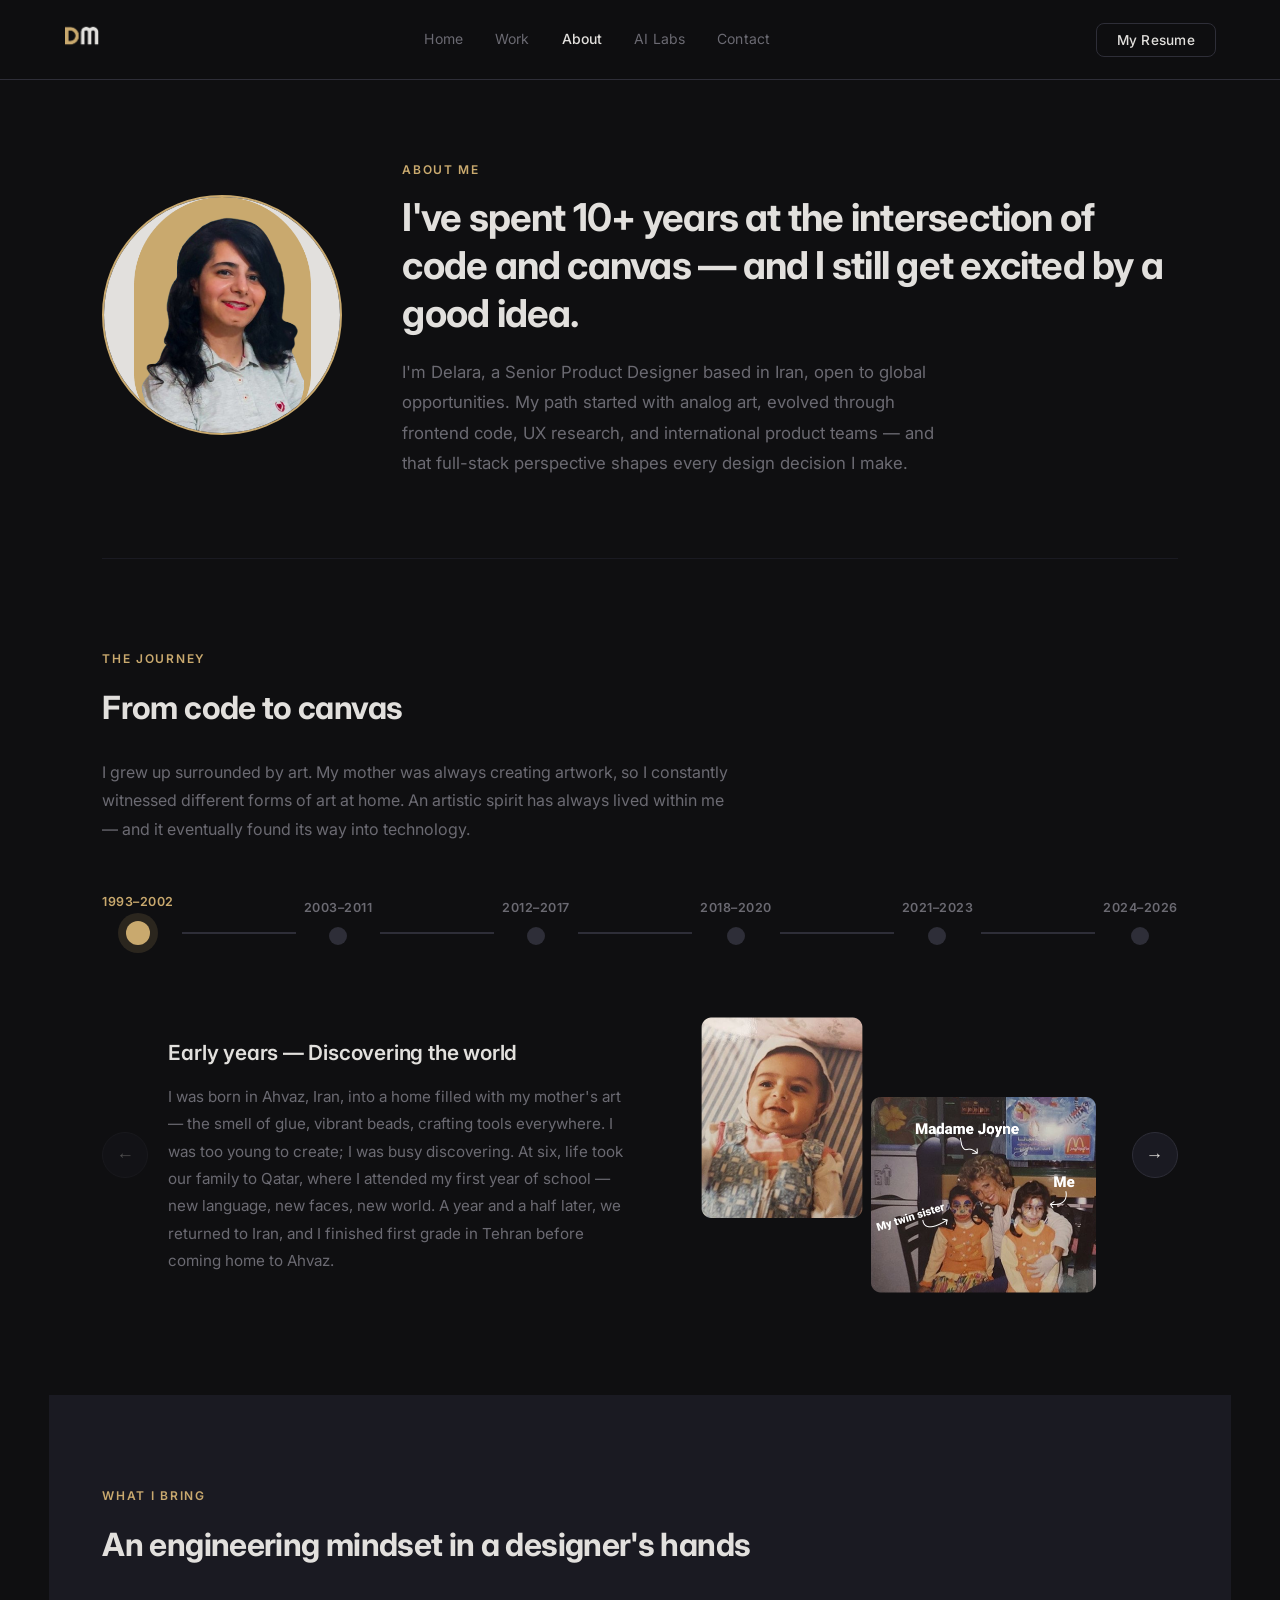
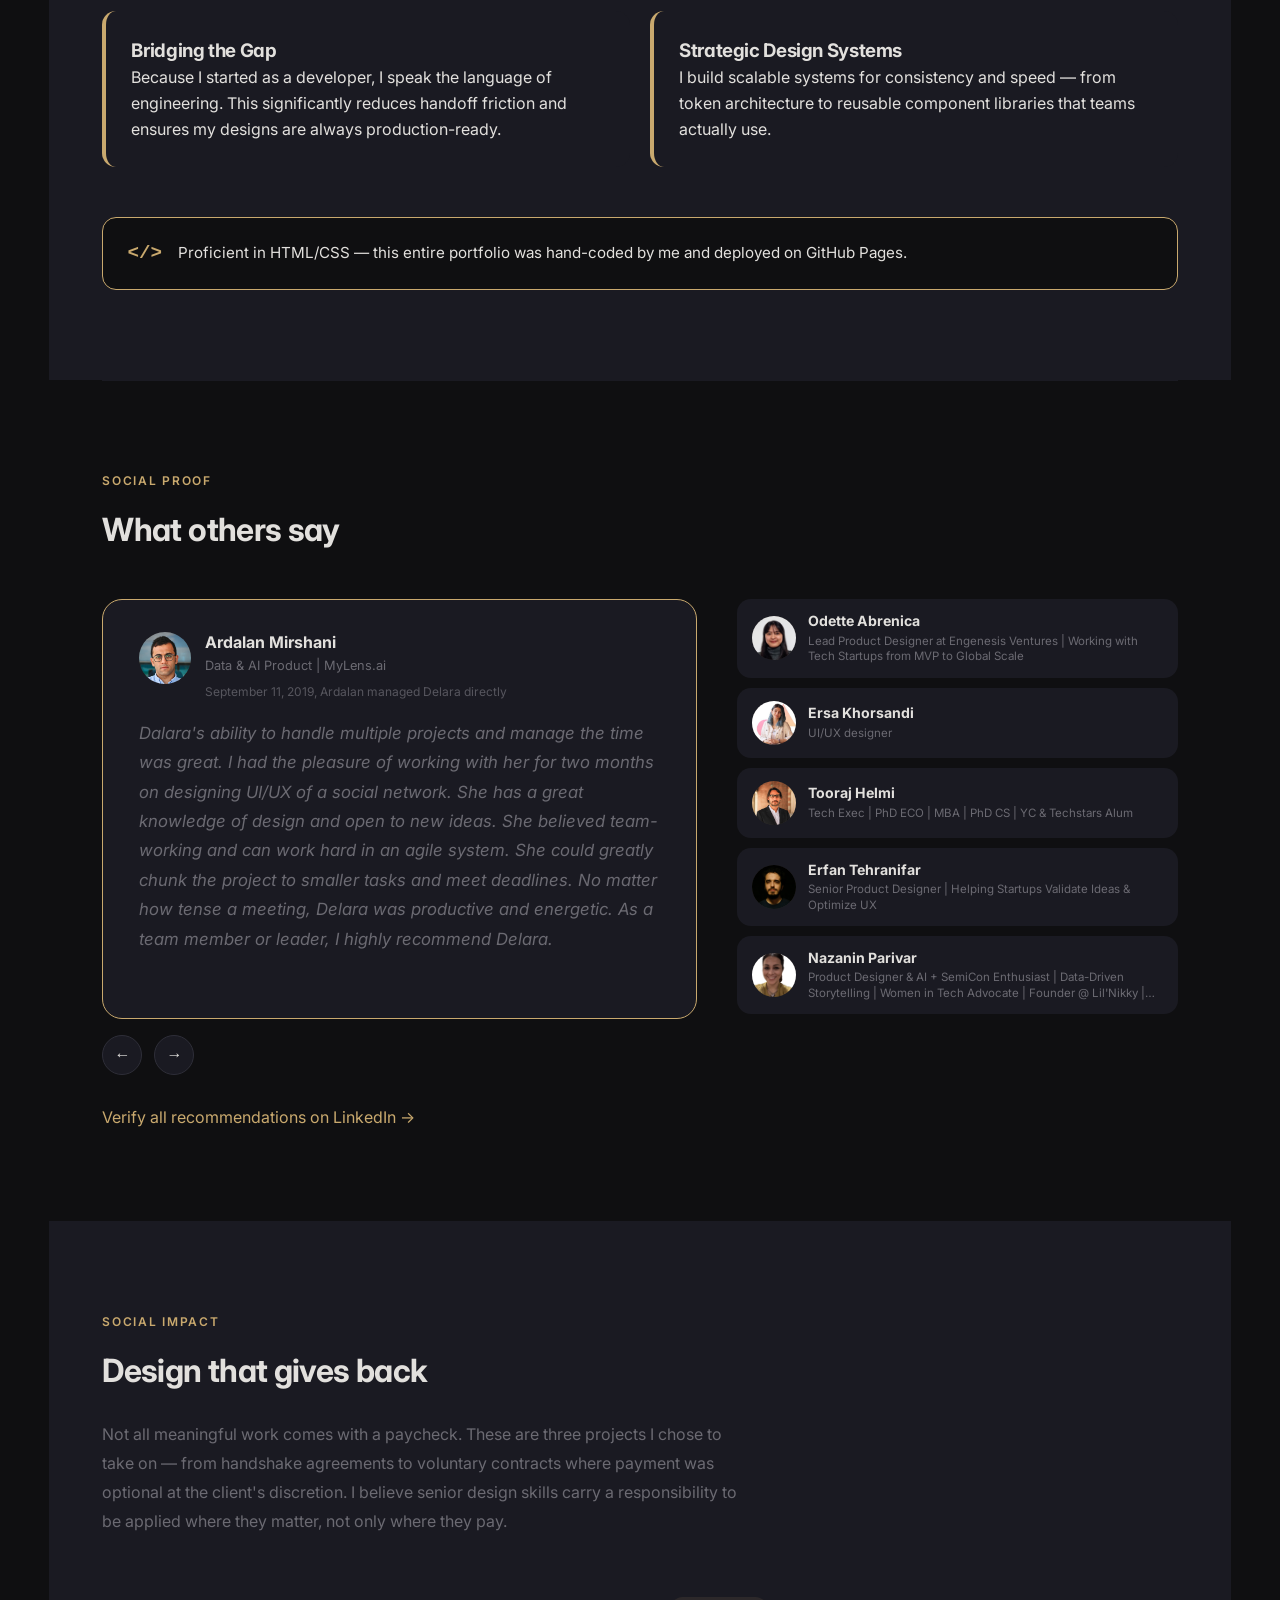
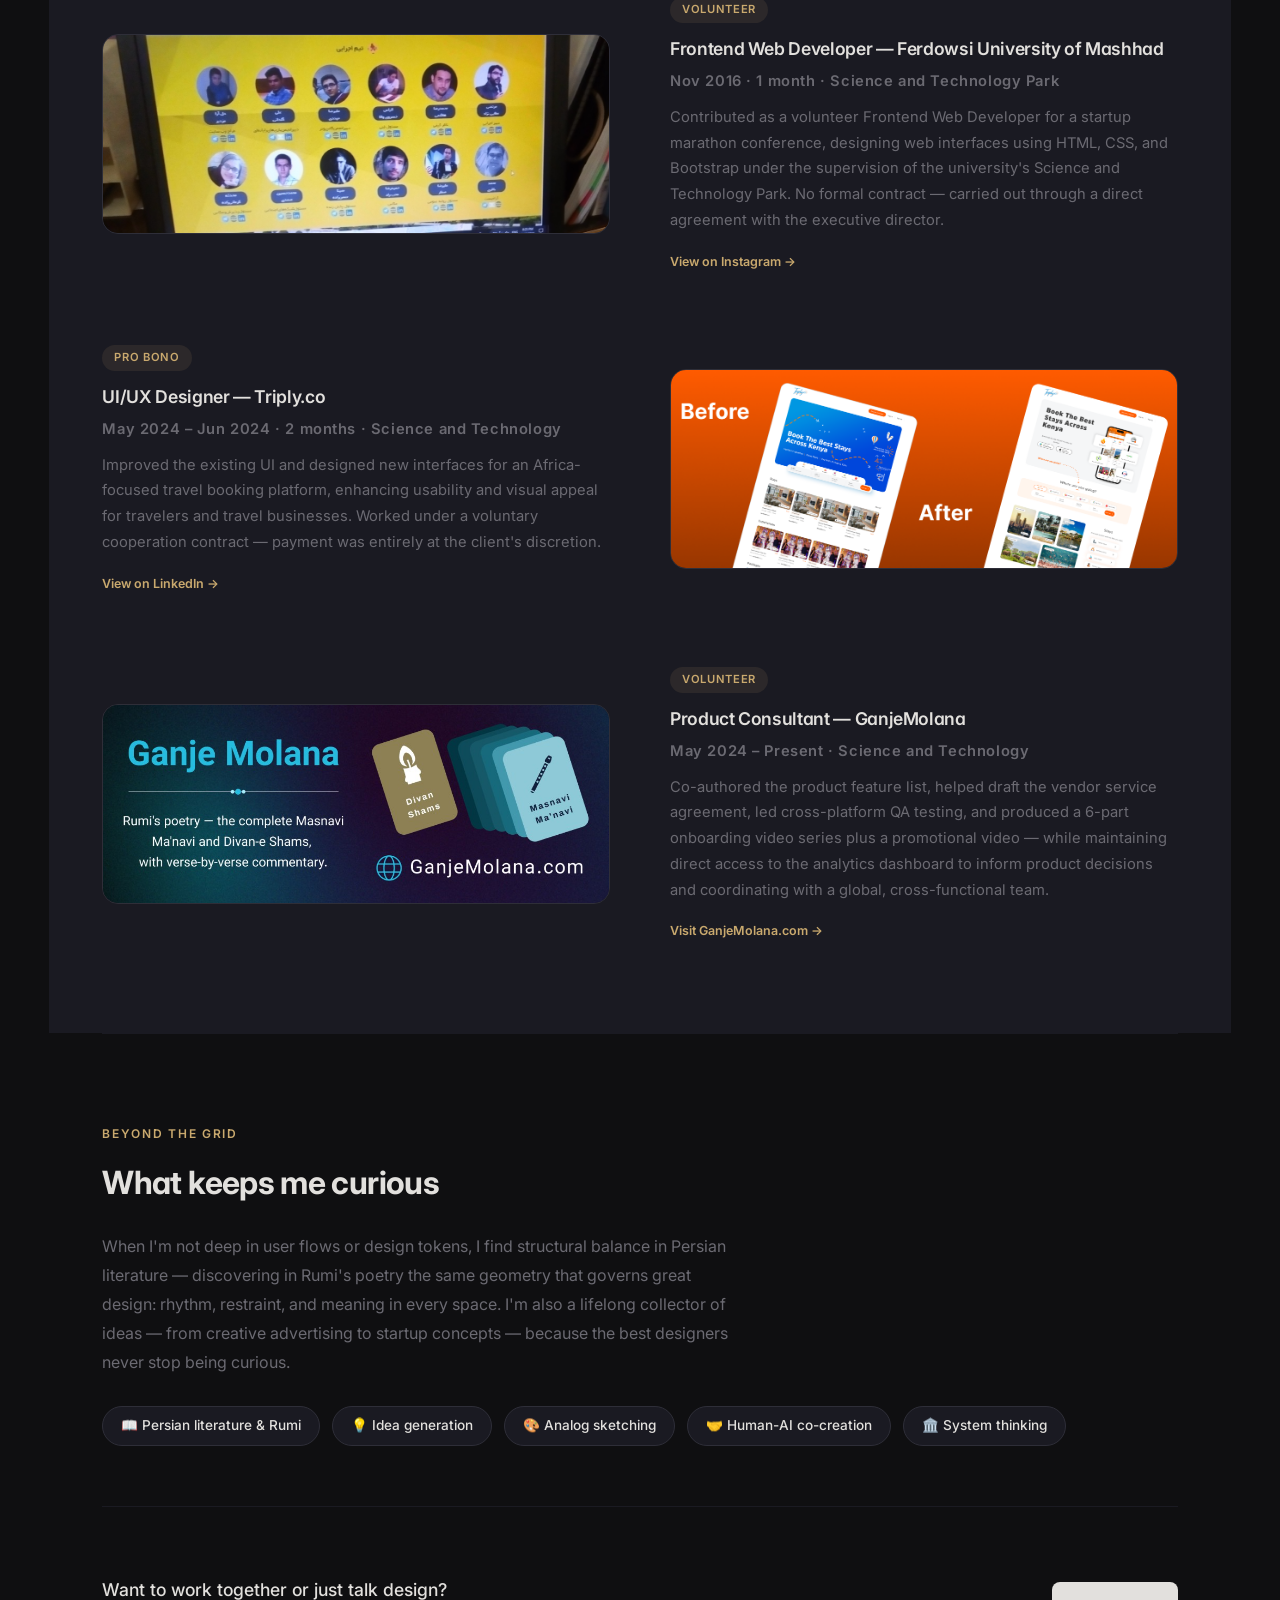
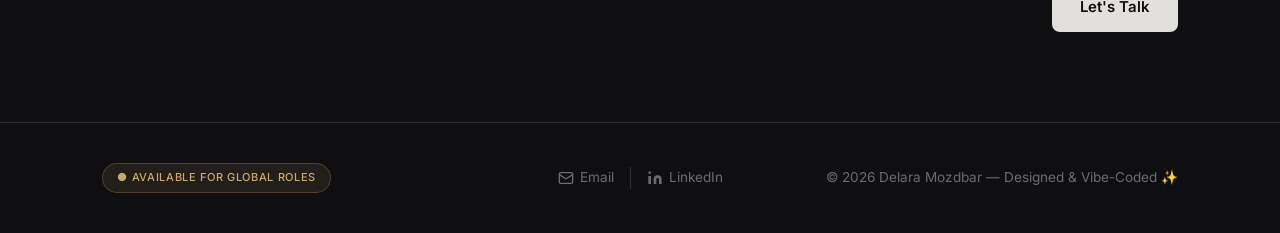
==== commit de3be5b6: "Update site" ====
--- a/about.html
+++ b/about.html
@@ -360,8 +360,19 @@
 
           function scrollCardIntoView(index) {
             const card = cards[index];
-            if (!card) return;
-            card.scrollIntoView({ behavior: 'smooth', block: 'nearest', inline: 'center' });
+            if (!card || !listEl) return;
+
+            if (window.matchMedia('(min-width: 992px)').matches) {
+              const offset = card.offsetTop - listEl.offsetTop;
+              listEl.scrollTo({
+                top: offset - listEl.clientHeight / 2 + card.clientHeight / 2,
+                behavior: 'smooth'
+              });
+              return;
+            }
+
+            const left = card.offsetLeft - (listEl.clientWidth - card.clientWidth) / 2;
+            listEl.scrollTo({ left: Math.max(0, left), behavior: 'smooth' });
           }
 
           function show(i, shouldScroll = false) {
@@ -391,7 +402,8 @@
             adjustQuoteFontSize(testimonials[current].quote);
           });
 
-          show(current, false);        })();
+          show(current, false);
+        })();
         </script>
 
     </section>
@@ -402,7 +414,7 @@
     <section class="about-section-block about-dark">
         <p class="about-label">Social impact</p>
         <h2 class="about-h2">Design that gives back</h2>
-        <p class="about-body">Not all meaningful work comes with a paycheck. These are two projects I chose to take on &mdash; one through a handshake agreement, one through a voluntary contract where payment was optional at the client's discretion. I believe senior design skills carry a responsibility to be applied where they matter, not only where they pay.</p>
+        <p class="about-body">Not all meaningful work comes with a paycheck. These are three projects I chose to take on &mdash; from handshake agreements to voluntary contracts where payment was optional at the client's discretion. I believe senior design skills carry a responsibility to be applied where they matter, not only where they pay.</p>
 
         <div class="impact-zigzag">
 
@@ -431,6 +443,20 @@
                 </div>
                 <div class="impact-row-img">
                     <img src="images/Triply.png" alt="Triply">
+                </div>
+            </div>
+
+            <!-- ROW 3: image left, text right -->
+            <div class="impact-row">
+                <div class="impact-row-img">
+                    <img src="images/GanjeMolana.png" alt="Ganje Molana — Rumi poetry platform">
+                </div>
+                <div class="impact-row-text">
+                    <span class="impact-tag">Volunteer</span>
+                    <h3>Product Consultant &mdash; GanjeMolana</h3>
+                    <p class="impact-meta">May 2024 &ndash; Present &middot; Science and Technology</p>
+                    <p>Co-authored the product feature list, helped draft the vendor service agreement, led cross-platform QA testing, and produced a 6-part onboarding video series plus a promotional video &mdash; while maintaining direct access to the analytics dashboard to inform product decisions and coordinating with a global, cross-functional team.</p>
+                    <a href="https://ganjemolana.com/" class="impact-link" target="_blank" rel="noopener">Visit GanjeMolana.com &rarr;</a>
                 </div>
             </div>
 
--- a/css/style.css
+++ b/css/style.css
@@ -121,6 +121,10 @@
   max-width: 560px;
 }
 
+.hero-description-secondary {
+  margin-top: 16px;
+}
+
 .hero-image {
   flex: 0.9;
   display: flex;
@@ -1516,6 +1520,13 @@
     order: -1;
   }
 
+  .impact-row-img img {
+    width: 100%;
+    max-width: 100%;
+    height: auto;
+    object-fit: contain;
+  }
+
   .about-cta {
     flex-direction: column;
     text-align: center;
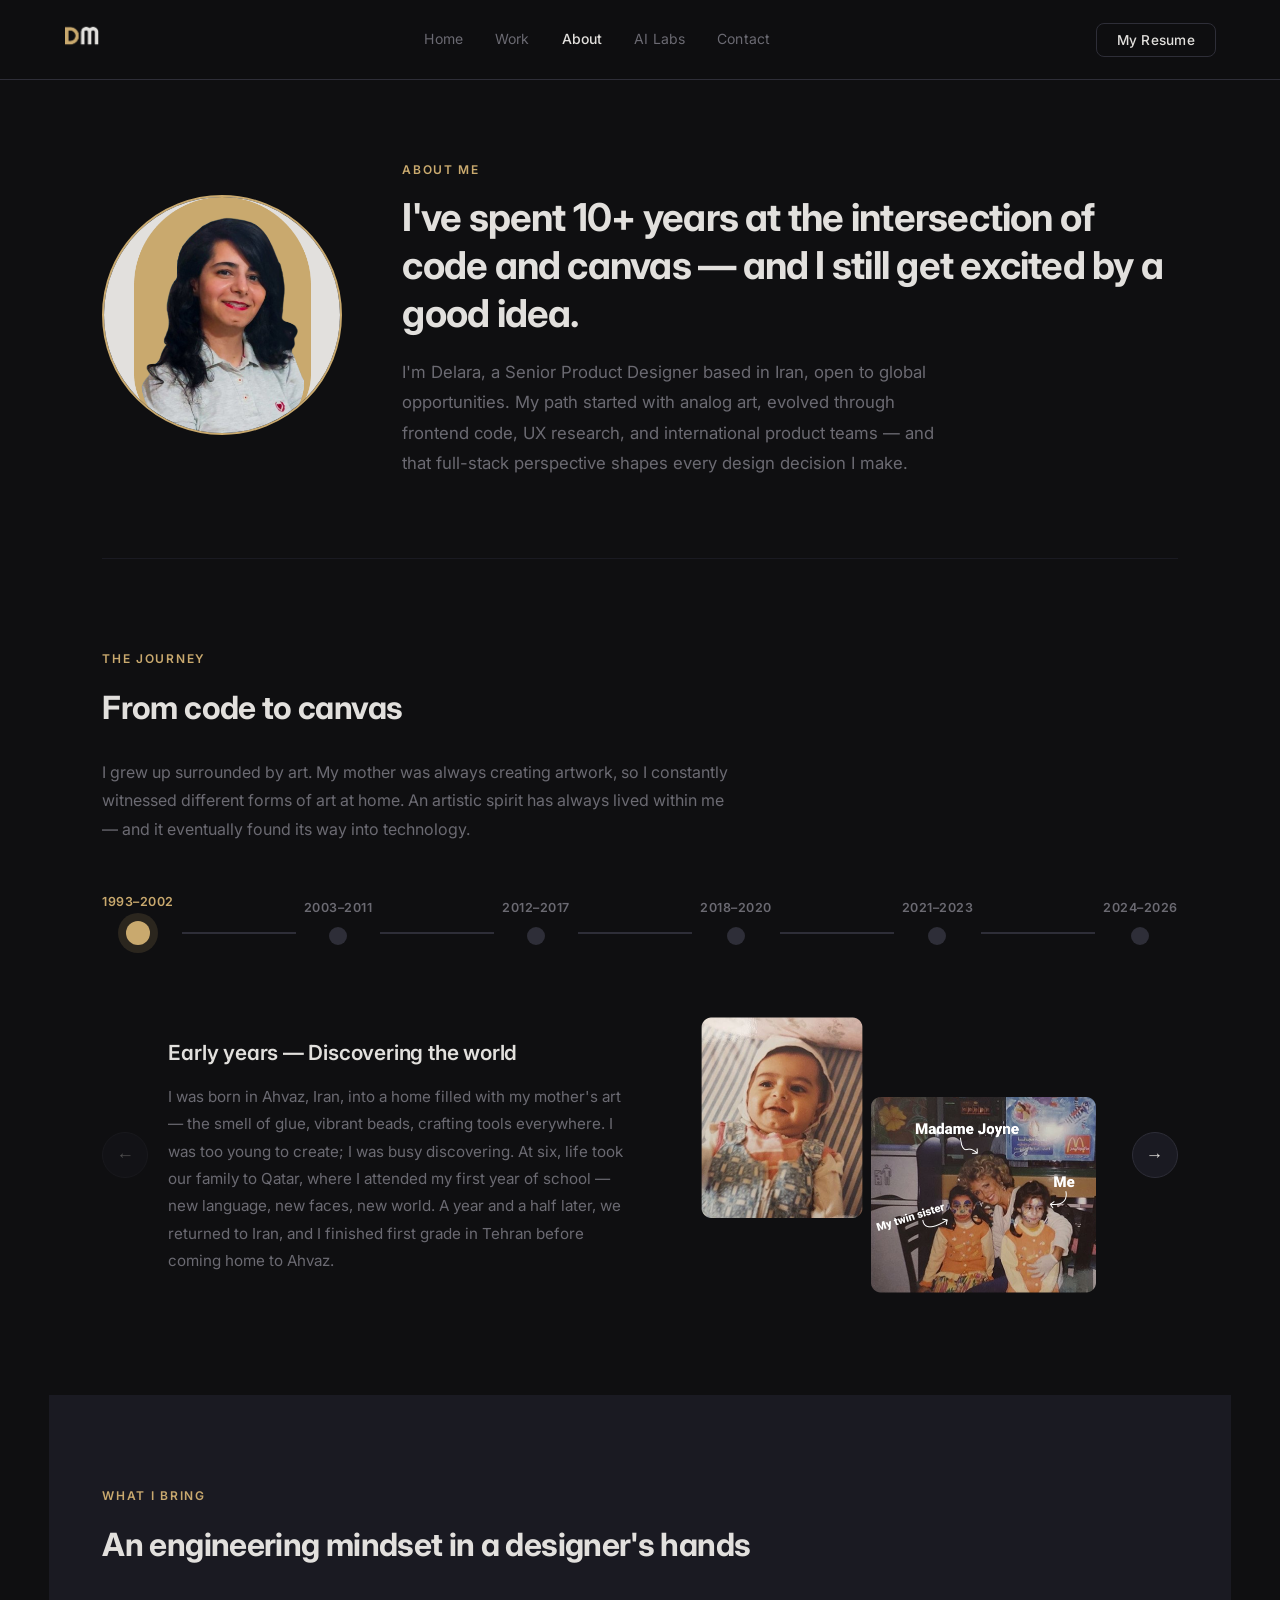
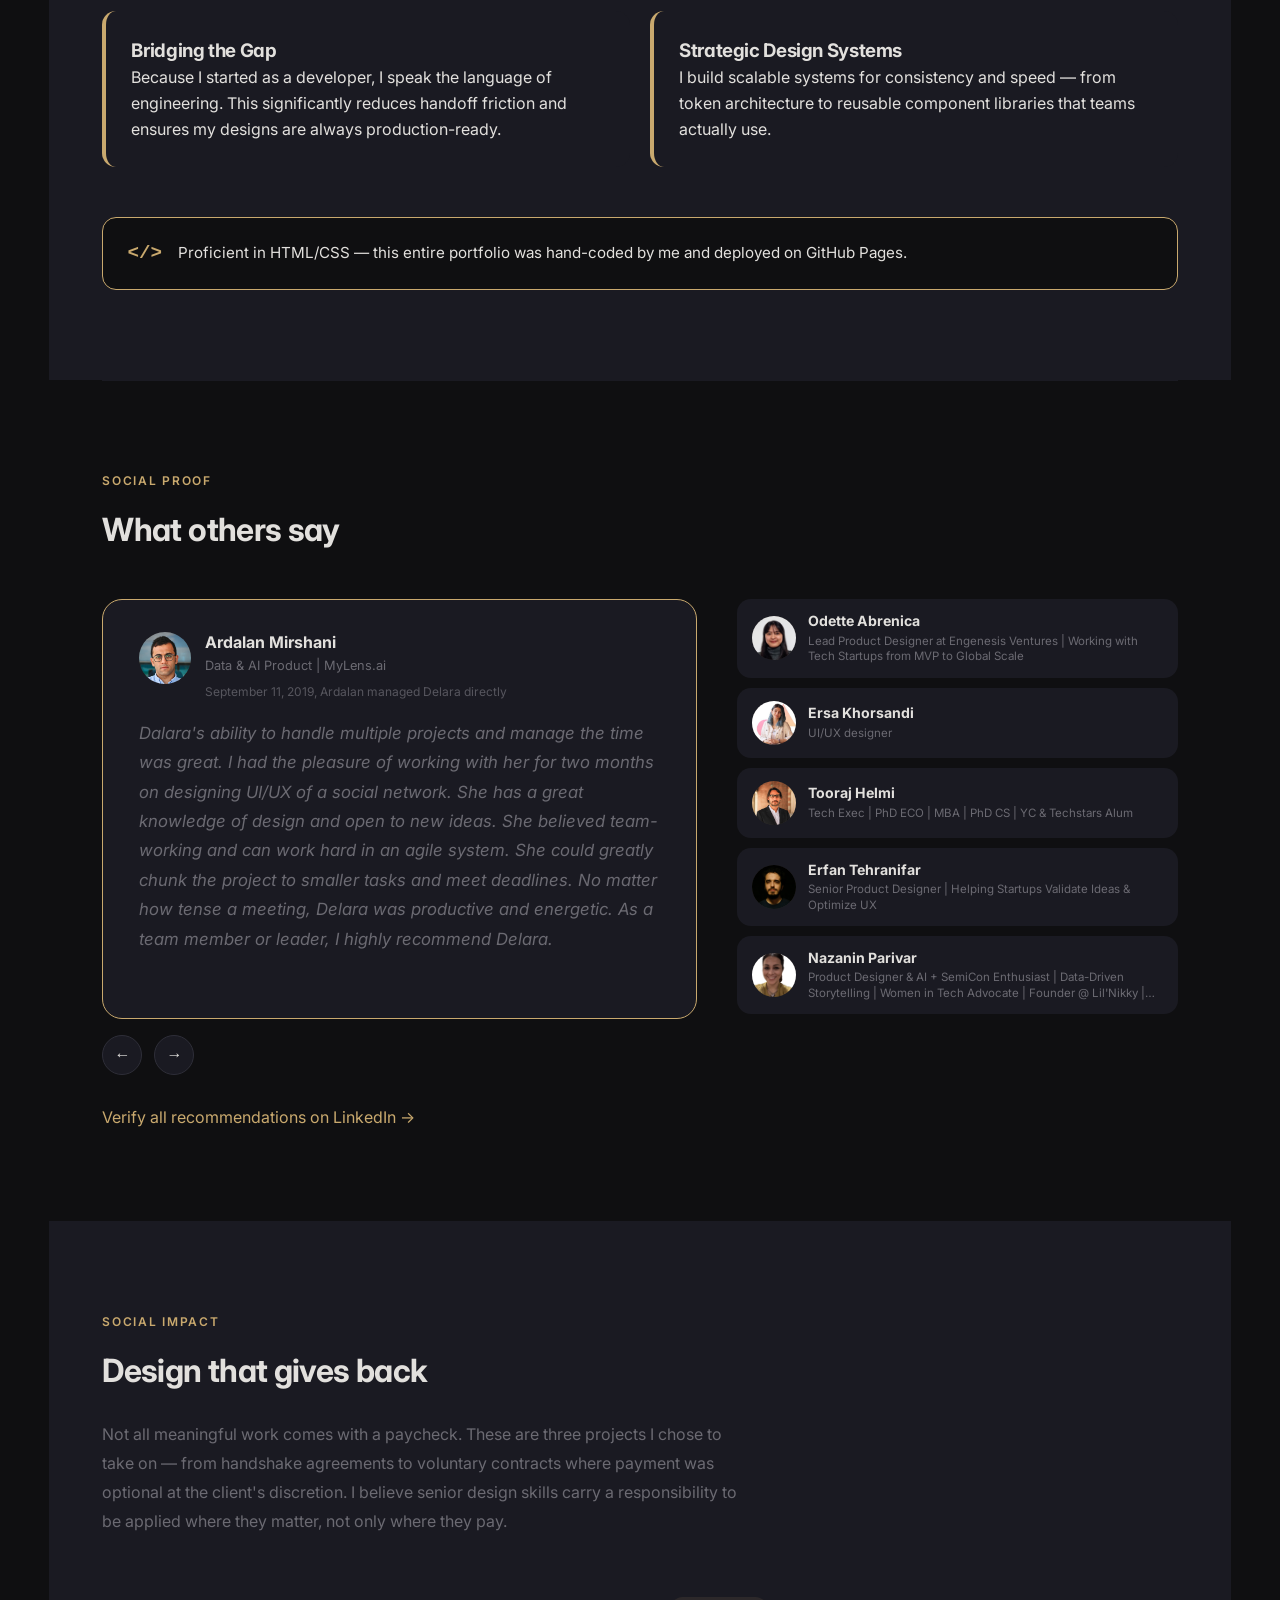
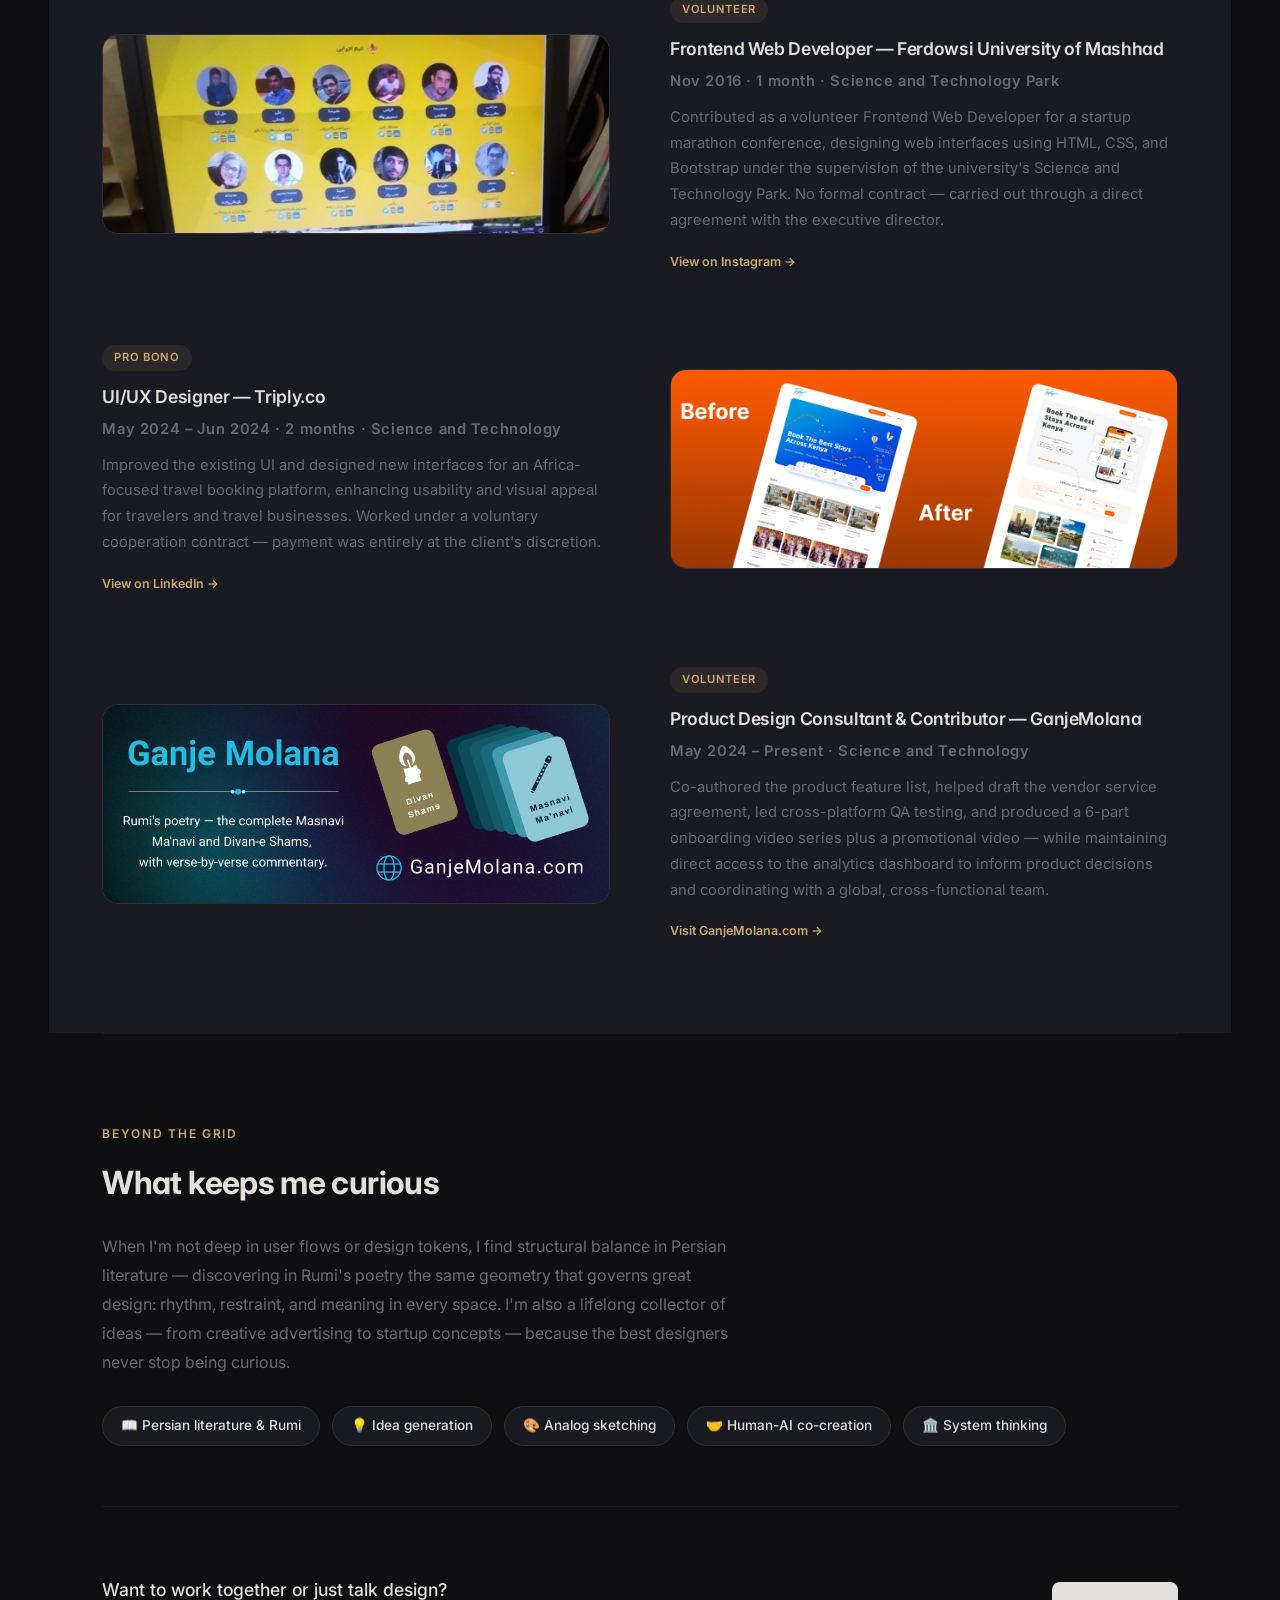
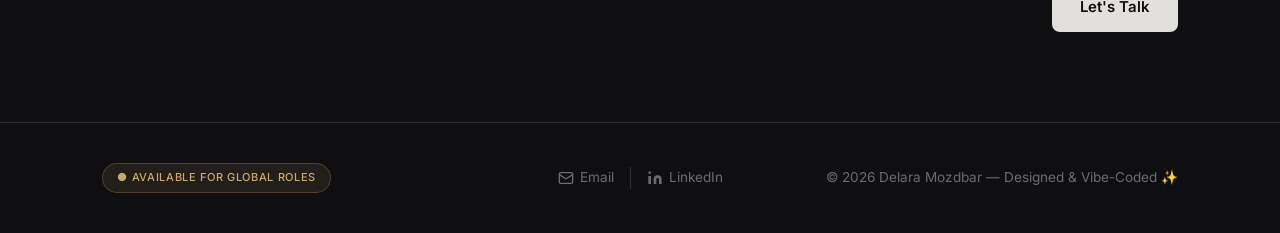
==== commit 0cebfdda: "Update site" ====
--- a/about.html
+++ b/about.html
@@ -453,7 +453,7 @@
                 </div>
                 <div class="impact-row-text">
                     <span class="impact-tag">Volunteer</span>
-                    <h3>Product Consultant &mdash; GanjeMolana</h3>
+                    <h3>Product Design Consultant &amp; Contributor &mdash; GanjeMolana</h3>
                     <p class="impact-meta">May 2024 &ndash; Present &middot; Science and Technology</p>
                     <p>Co-authored the product feature list, helped draft the vendor service agreement, led cross-platform QA testing, and produced a 6-part onboarding video series plus a promotional video &mdash; while maintaining direct access to the analytics dashboard to inform product decisions and coordinating with a global, cross-functional team.</p>
                     <a href="https://ganjemolana.com/" class="impact-link" target="_blank" rel="noopener">Visit GanjeMolana.com &rarr;</a>
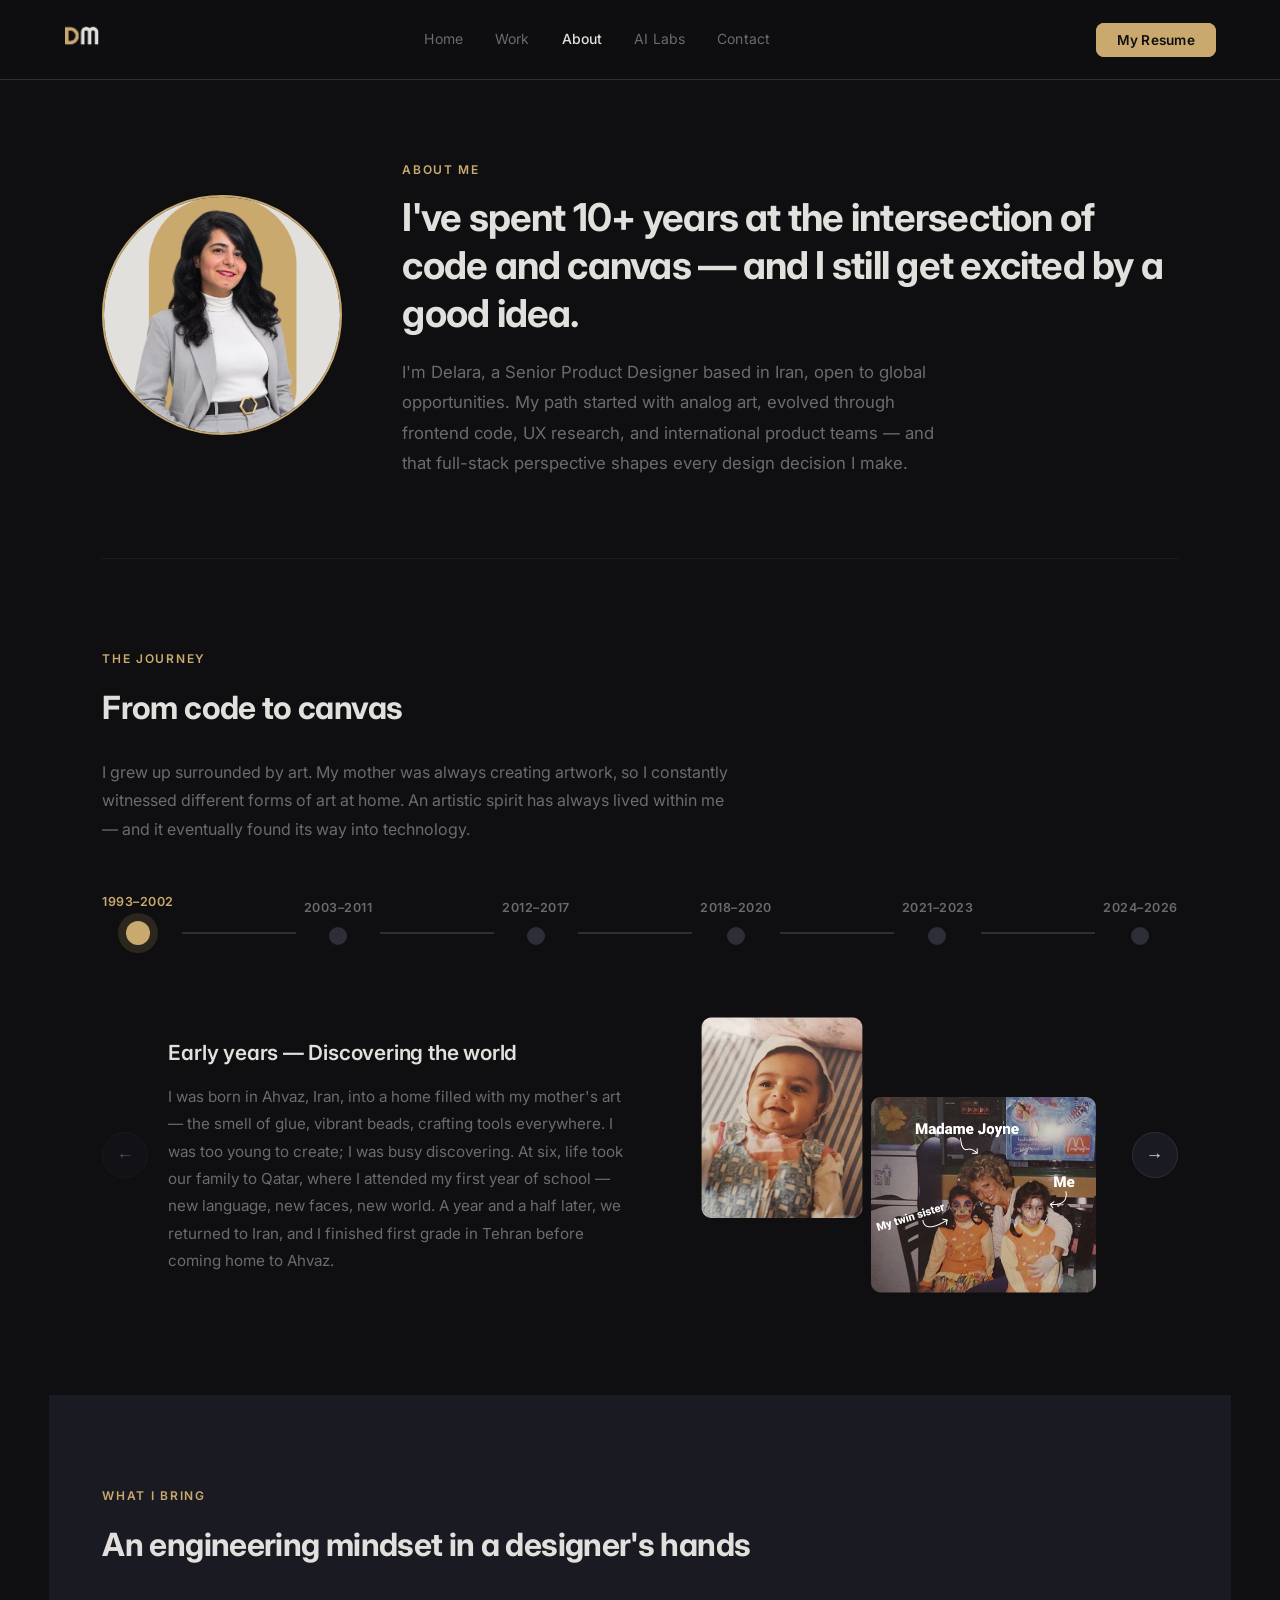
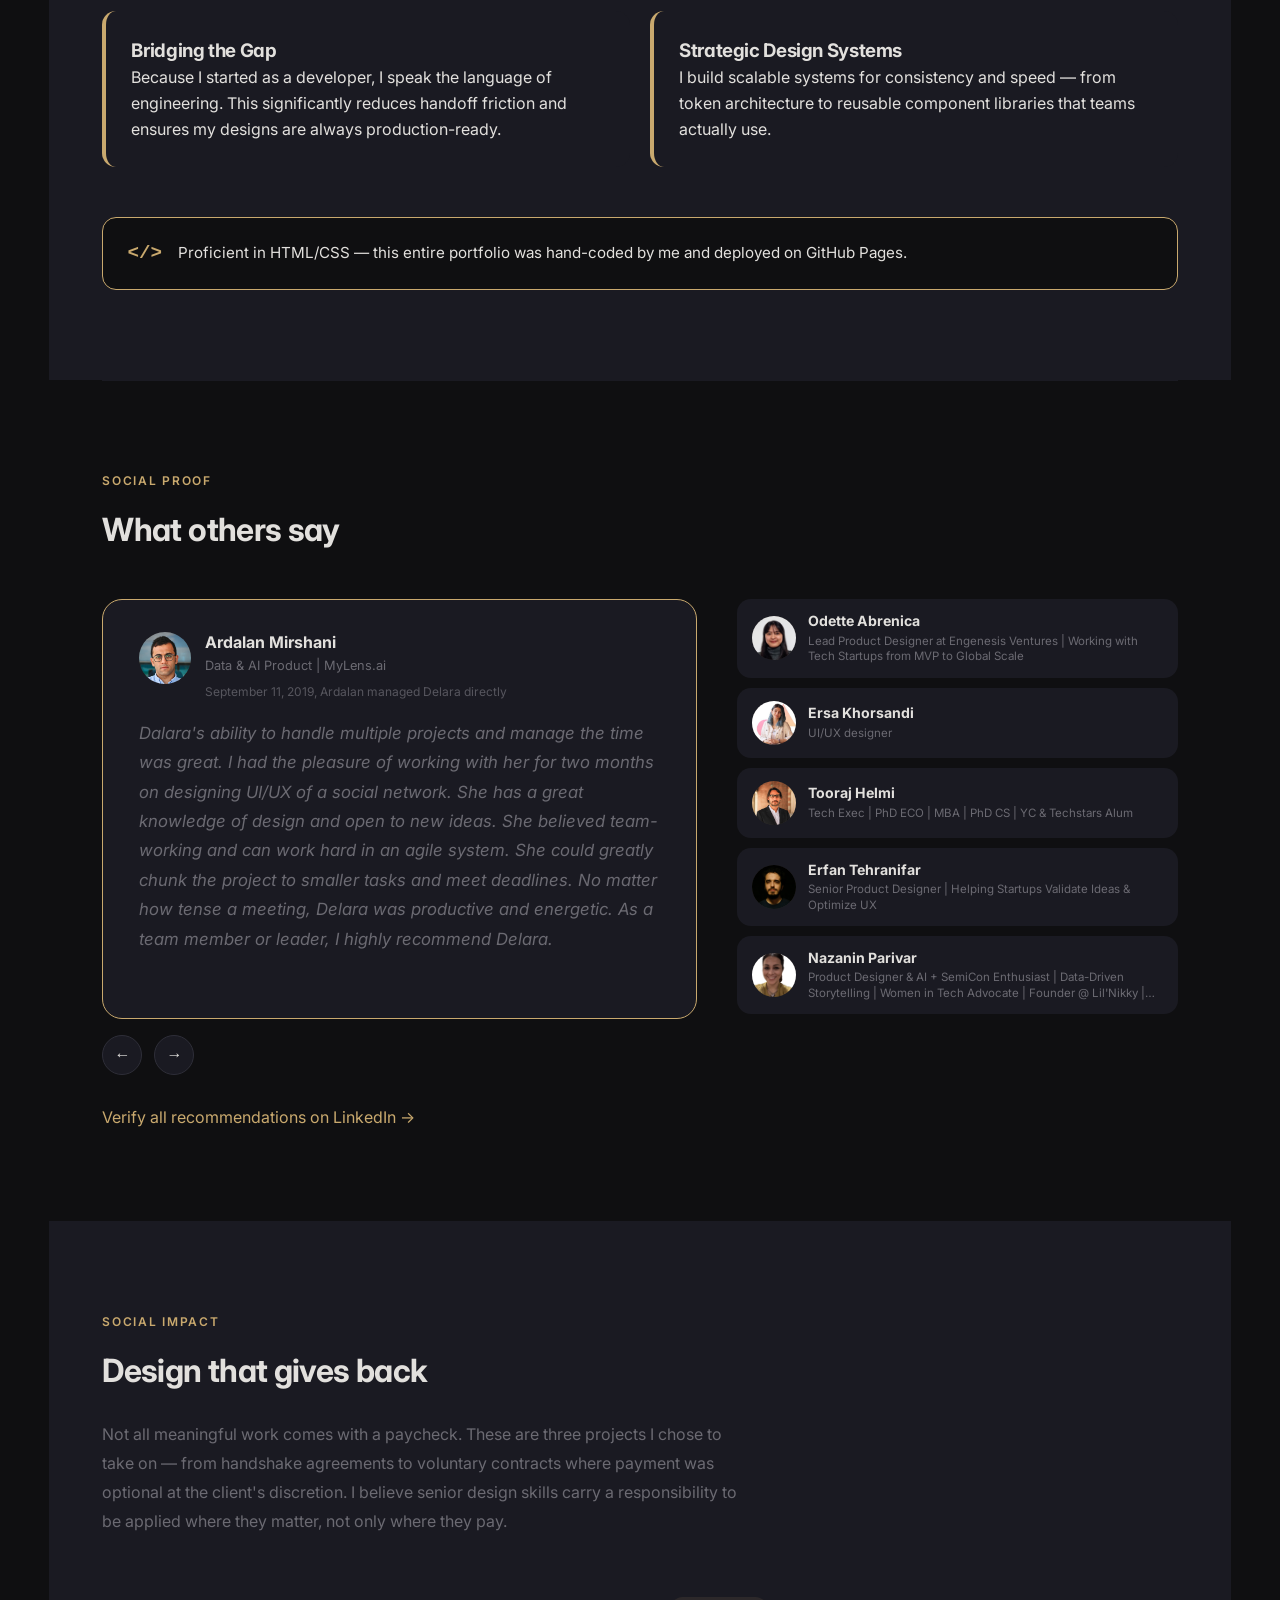
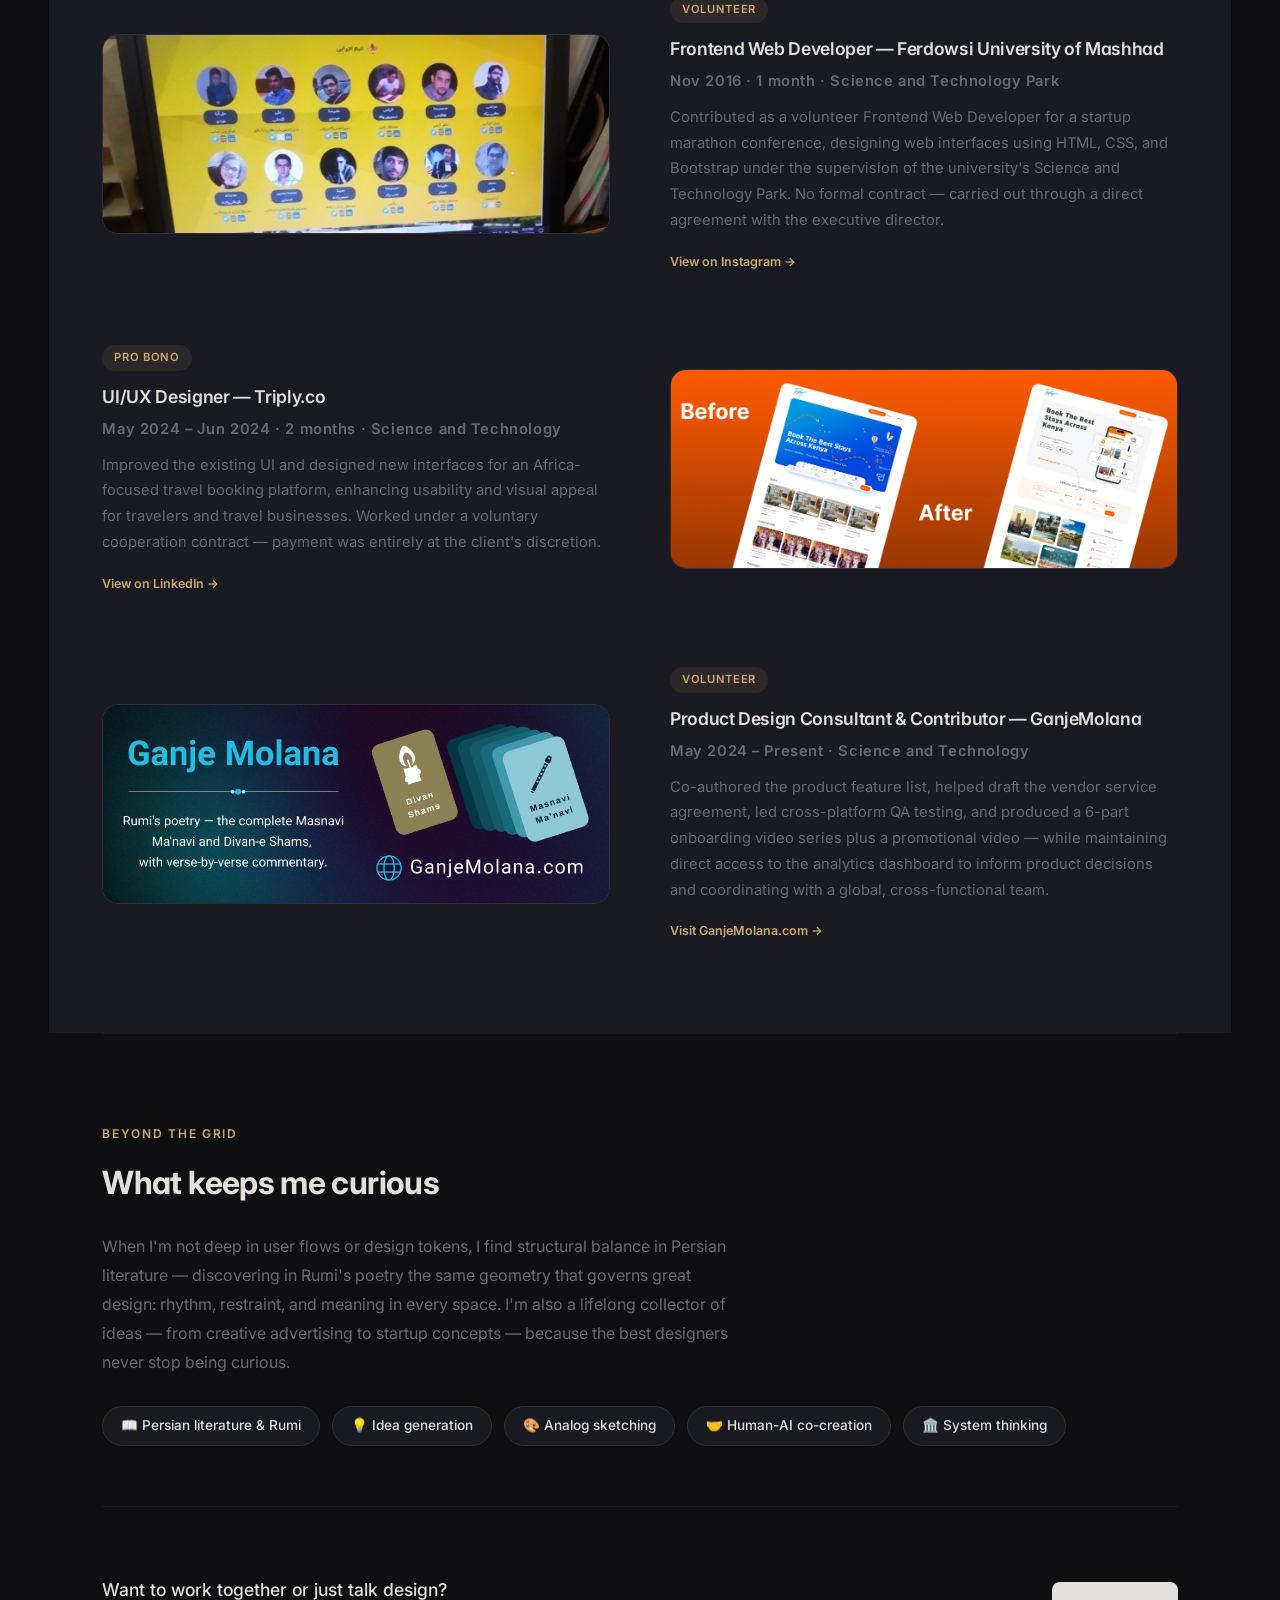
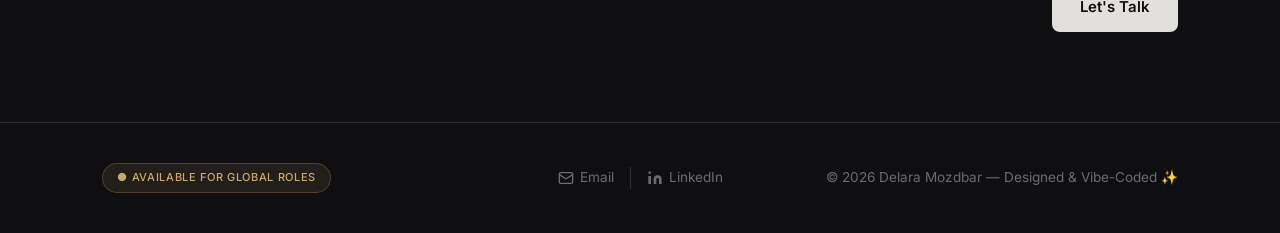
==== commit 9f6dca20: "update" ====
--- a/about.html
+++ b/about.html
@@ -29,7 +29,7 @@
         <a href="contact.html" class="nav-link">Contact</a>
       </div>
       <div class="nav-right">
-        <a href="Delara_Mozdbar_Resume_Senior_Product_Designer.pdf" class="resume-btn" download>My Resume</a>
+        <a href="Delara_Mozdbar_Product_Designer.pdf" class="resume-btn" download>My Resume</a>
       </div>
     </div>
   </nav>
--- a/css/style.css
+++ b/css/style.css
@@ -88,7 +88,28 @@
 }
 
 .hero-content .hero-availability {
+  margin-top: 28px;
+  margin-bottom: 0;
+}
+
+.hero-role {
+  font-size: 1.35rem;
+  font-weight: 500;
+  color: var(--accent);
   margin-bottom: 16px;
+  letter-spacing: -0.01em;
+}
+
+.hero-years {
+  margin-top: 22px;
+  font-size: 1.05rem;
+  font-weight: 500;
+  color: var(--text-main);
+}
+
+.hero-years span {
+  color: var(--accent);
+  font-weight: 700;
 }
 
 footer .hero-availability {
@@ -112,7 +133,7 @@
 .hero-content h1 {
   font-size: 4.5rem;
   line-height: 1.1;
-  margin-bottom: 20px;
+  margin-bottom: 8px;
 }
 
 .hero-description {
--- a/css/layout.css
+++ b/css/layout.css
@@ -53,19 +53,20 @@
 
 .resume-btn {
   font-size: 0.85rem;
-  font-weight: 500;
-  color: #e2e0dd;
+  font-weight: 600;
+  color: #0f0f11;
+  background: #c9a96e;
   padding: 8px 20px;
   border-radius: 8px;
-  border: 1px solid #2e2e38;
+  border: 1px solid #c9a96e;
   transition: all 0.2s ease;
   letter-spacing: 0.02em;
 }
 
 .resume-btn:hover {
-  background: #e2e0dd;
+  background: #d4b87e;
   color: #0f0f11;
-  border-color: #e2e0dd;
+  border-color: #d4b87e;
 }
 
 .hamburger {
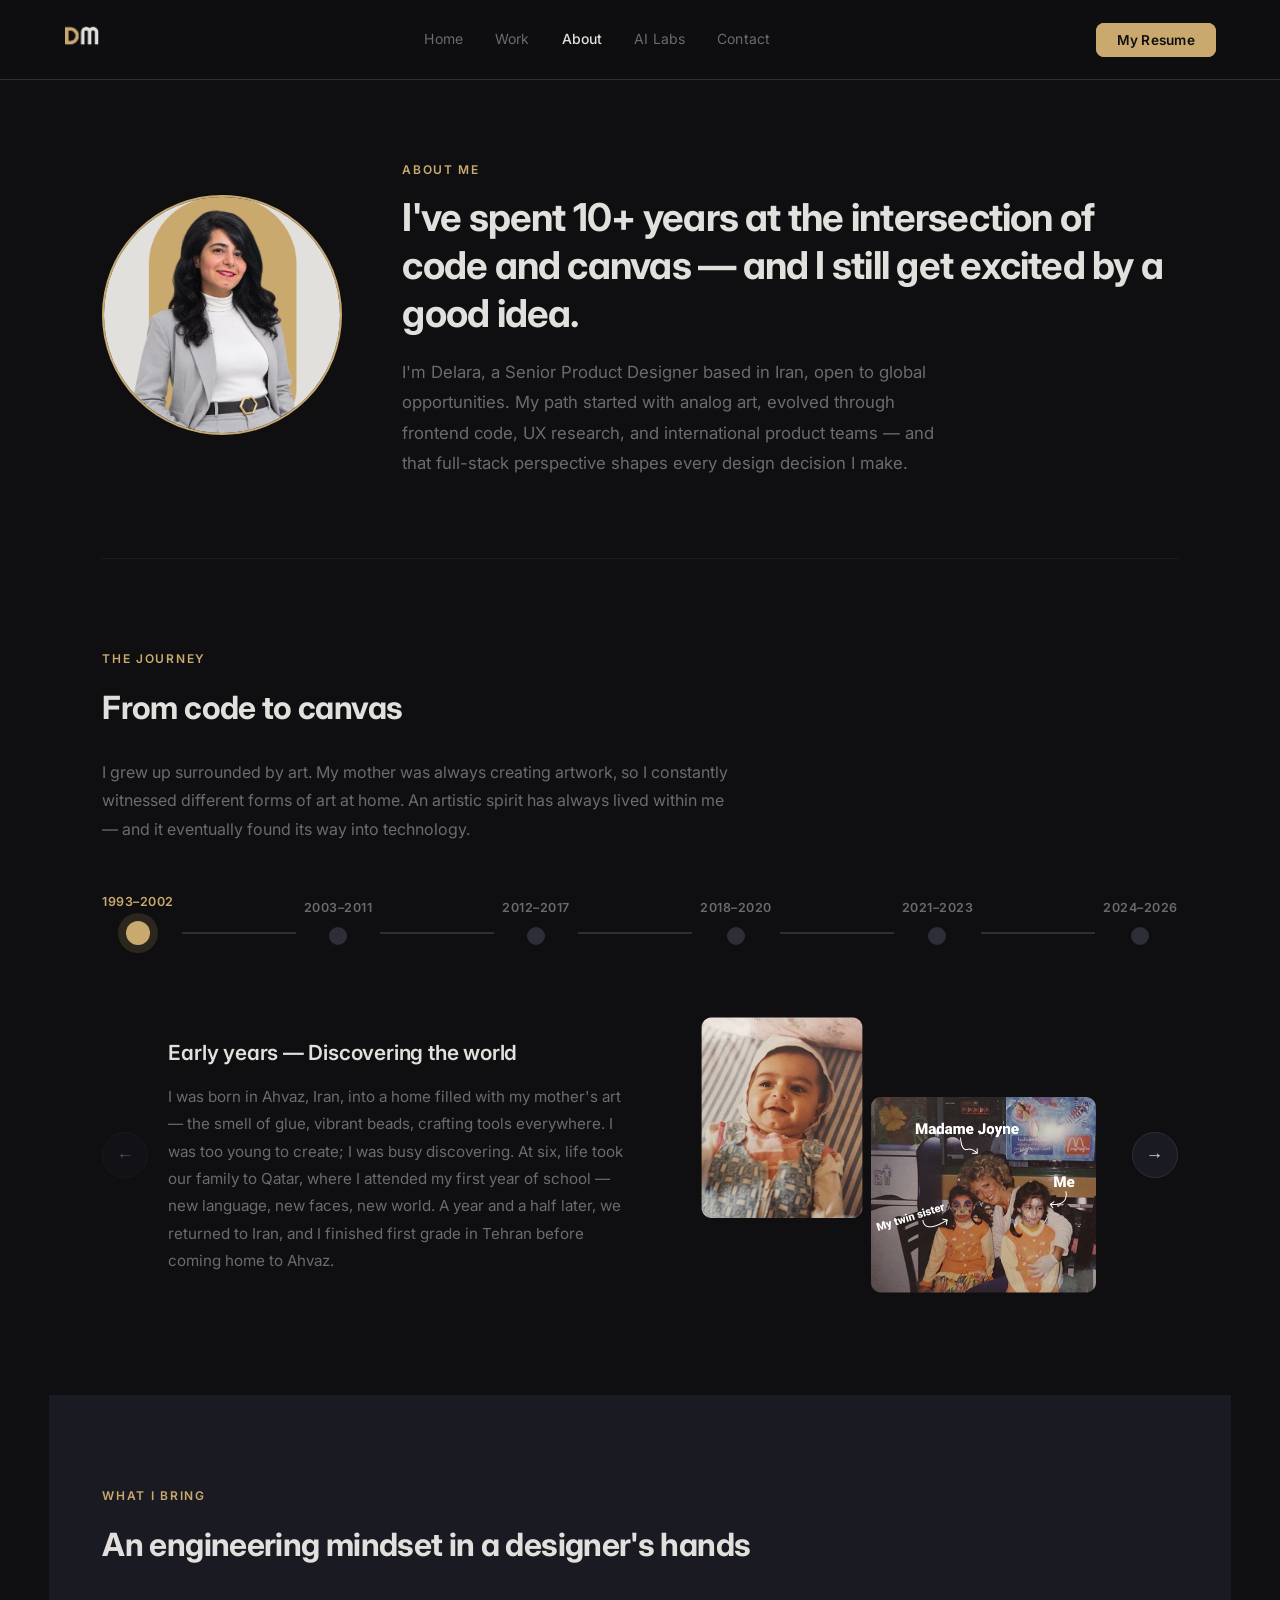
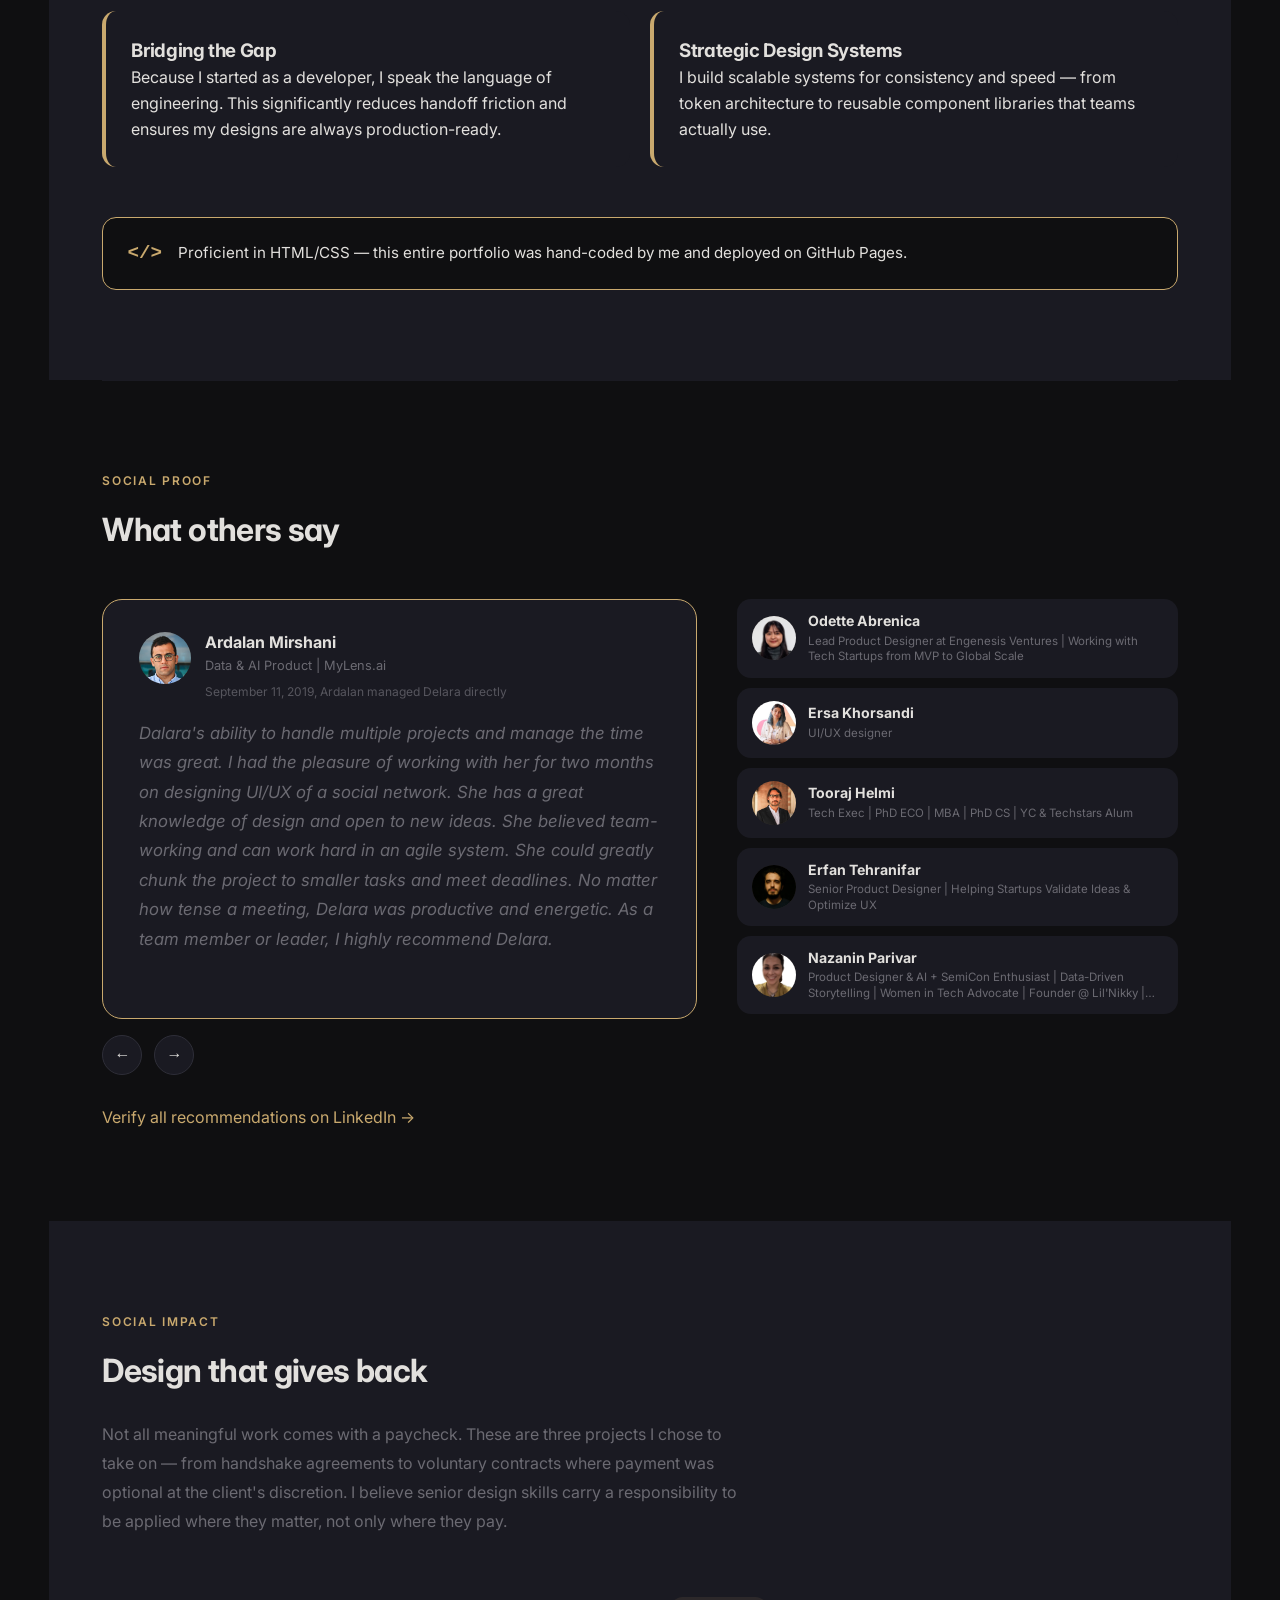
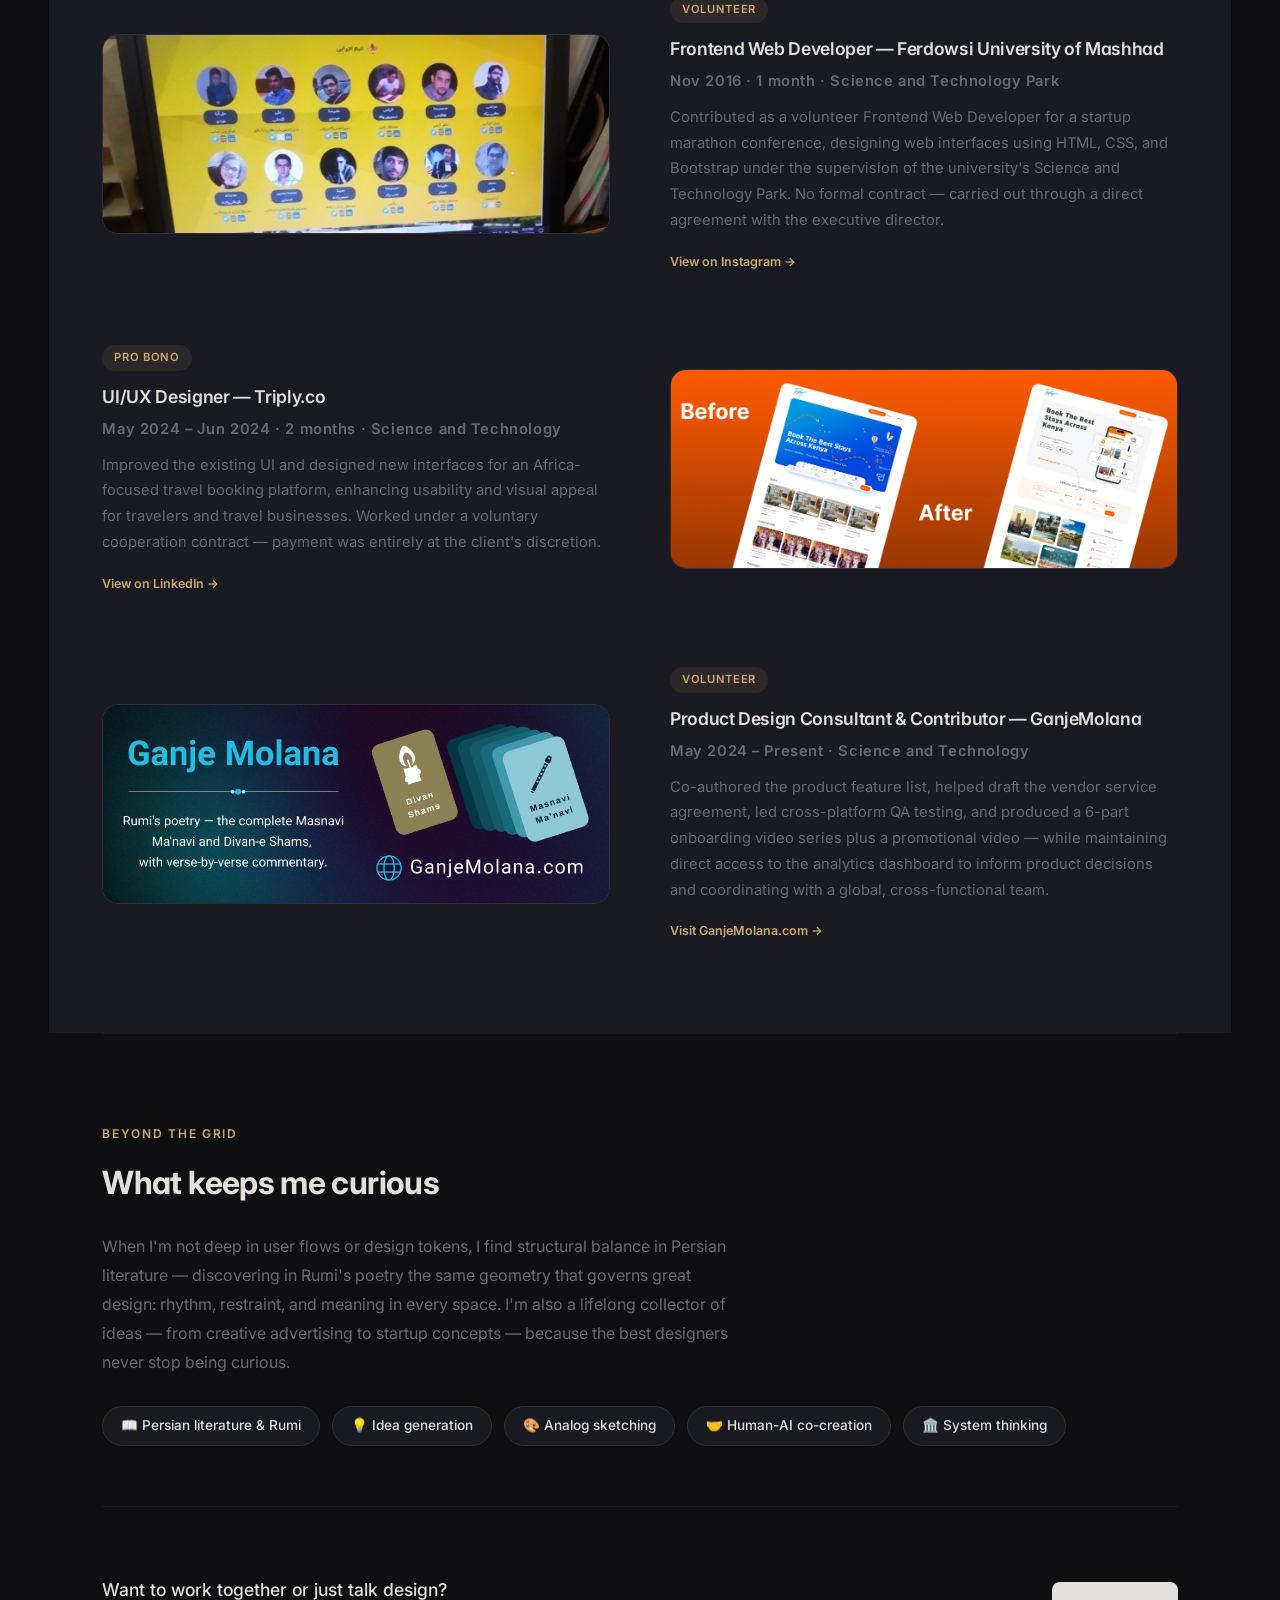
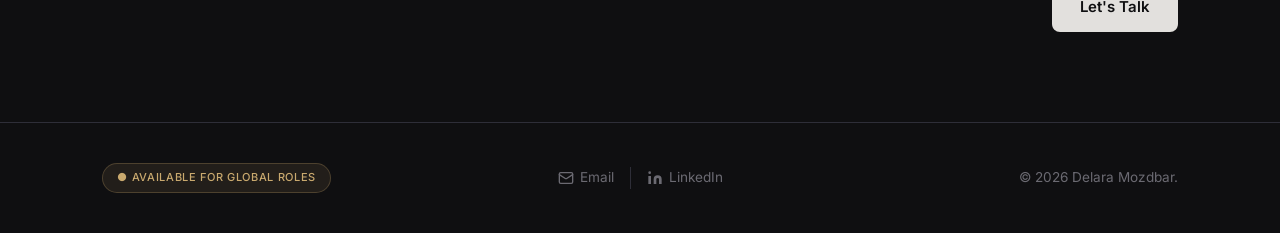
==== commit 78267398: "update" ====
--- a/about.html
+++ b/about.html
@@ -505,7 +505,7 @@
             </div>
         </div>
         <div class="footer-col">
-            <span class="footer-copy">&copy; 2026 Delara Mozdbar &mdash; Designed &amp; Vibe-Coded &#10024;</span>
+            <span class="footer-copy">&copy; 2026 Delara Mozdbar.</span>
         </div>
     </div>
 </footer>
--- a/css/style.css
+++ b/css/style.css
@@ -2184,7 +2184,7 @@
 /* CHANNELS GRID */
 .ct-channels {
   display: grid;
-  grid-template-columns: 1fr 1fr;
+  grid-template-columns: repeat(3, 1fr);
   gap: 16px;
   padding-bottom: 80px;
 }
@@ -2302,11 +2302,13 @@
 }
 
 /* RESPONSIVE */
-@media (max-width: 700px) {
+@media (max-width: 900px) {
   .ct-channels {
     grid-template-columns: 1fr;
   }
-
+}
+
+@media (max-width: 700px) {
   .ct-hero {
     padding: 60px 0 48px;
   }
@@ -2348,16 +2350,18 @@
 
 .idx-contact-grid {
   display: grid;
-  grid-template-columns: 1fr 1fr;
+  grid-template-columns: repeat(3, 1fr);
   gap: 16px;
   margin-bottom: 32px;
 }
 
-@media (max-width: 700px) {
+@media (max-width: 900px) {
   .idx-contact-grid {
     grid-template-columns: 1fr;
   }
-
+}
+
+@media (max-width: 700px) {
   .idx-contact {
     padding: 64px 5%;
   }
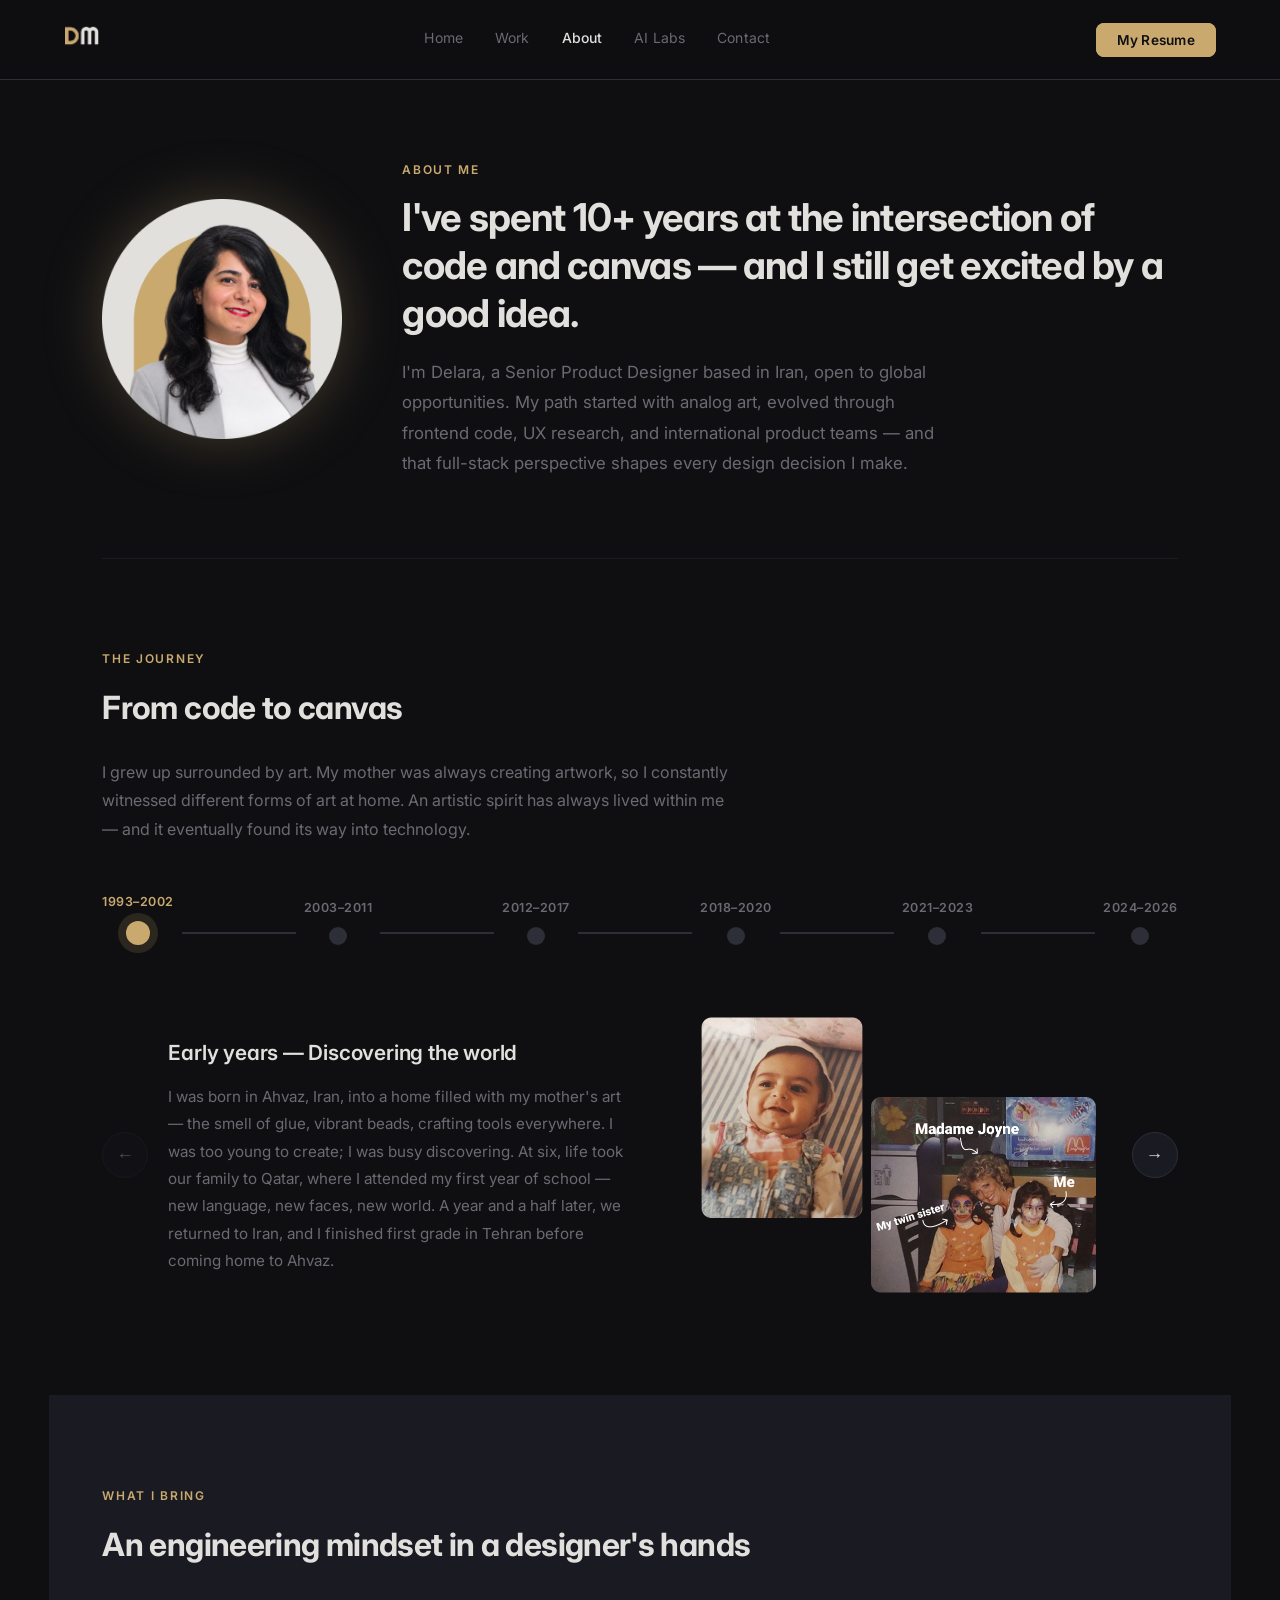
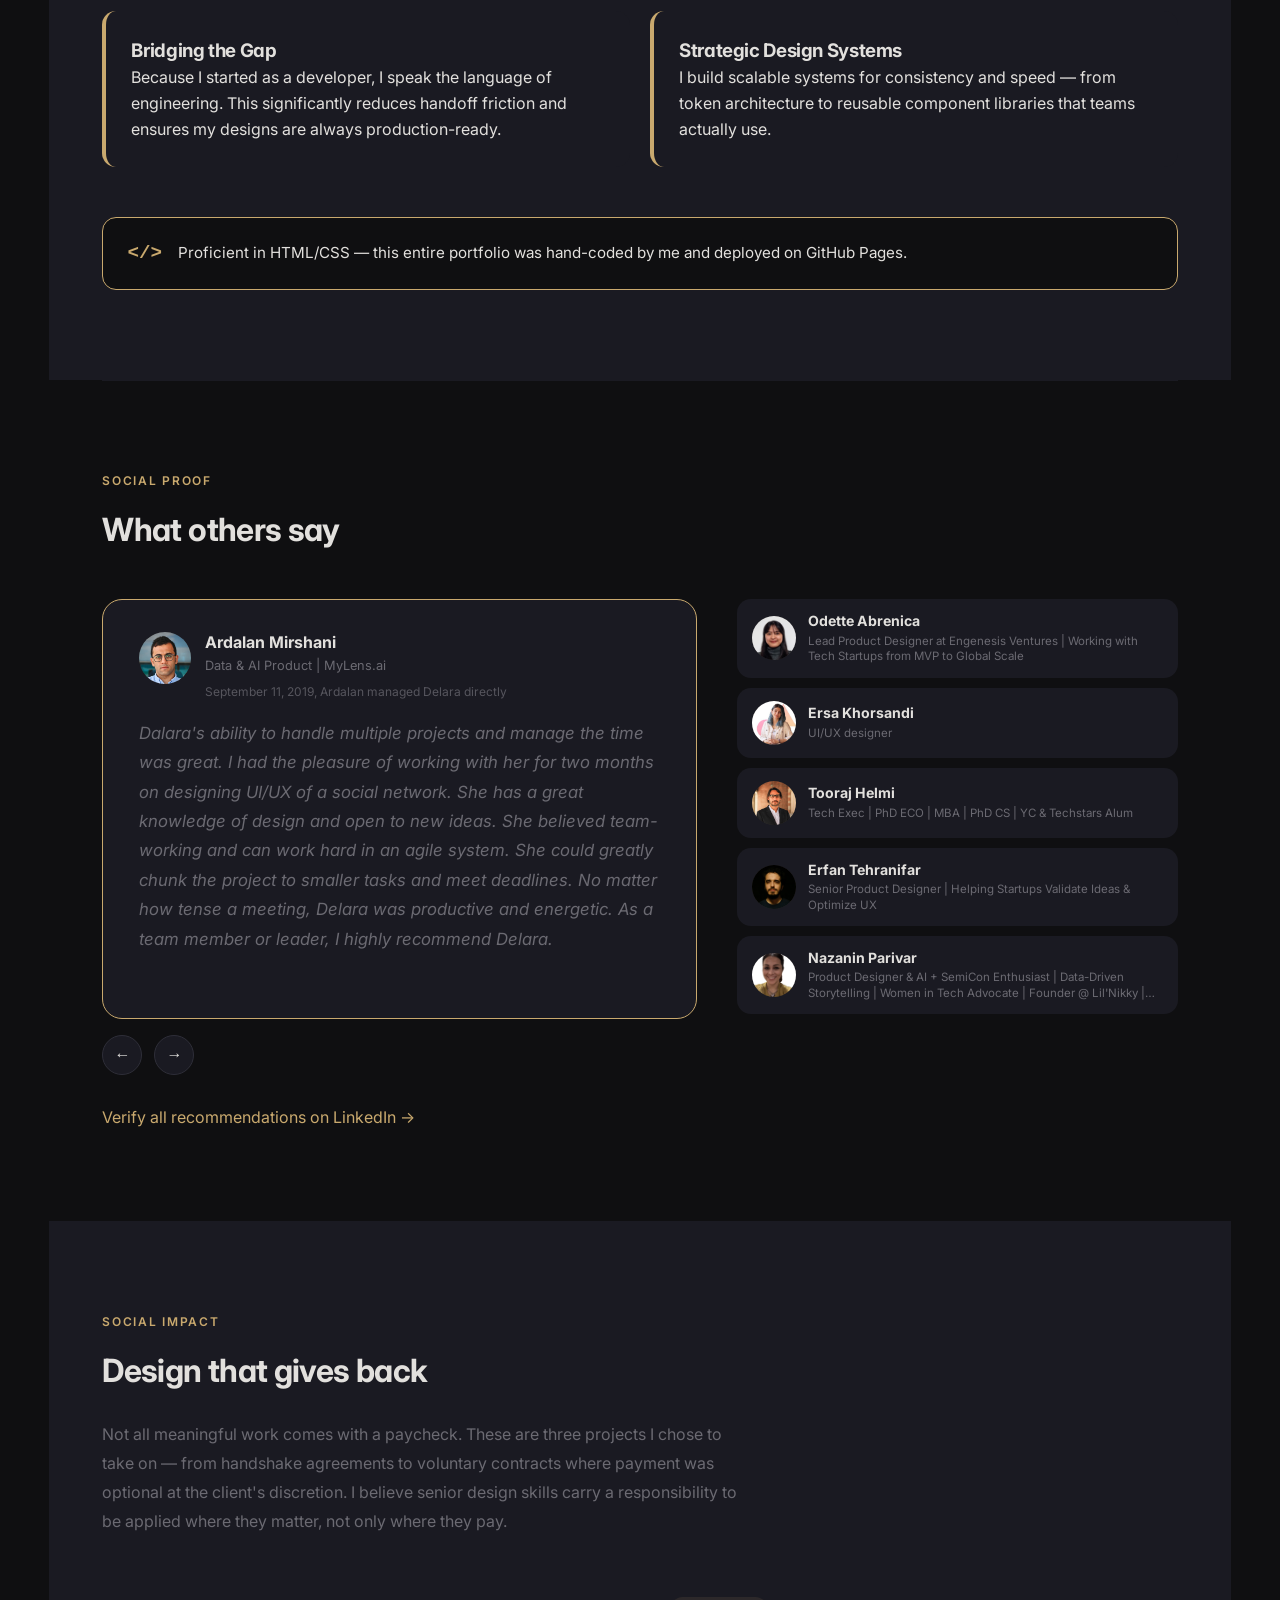
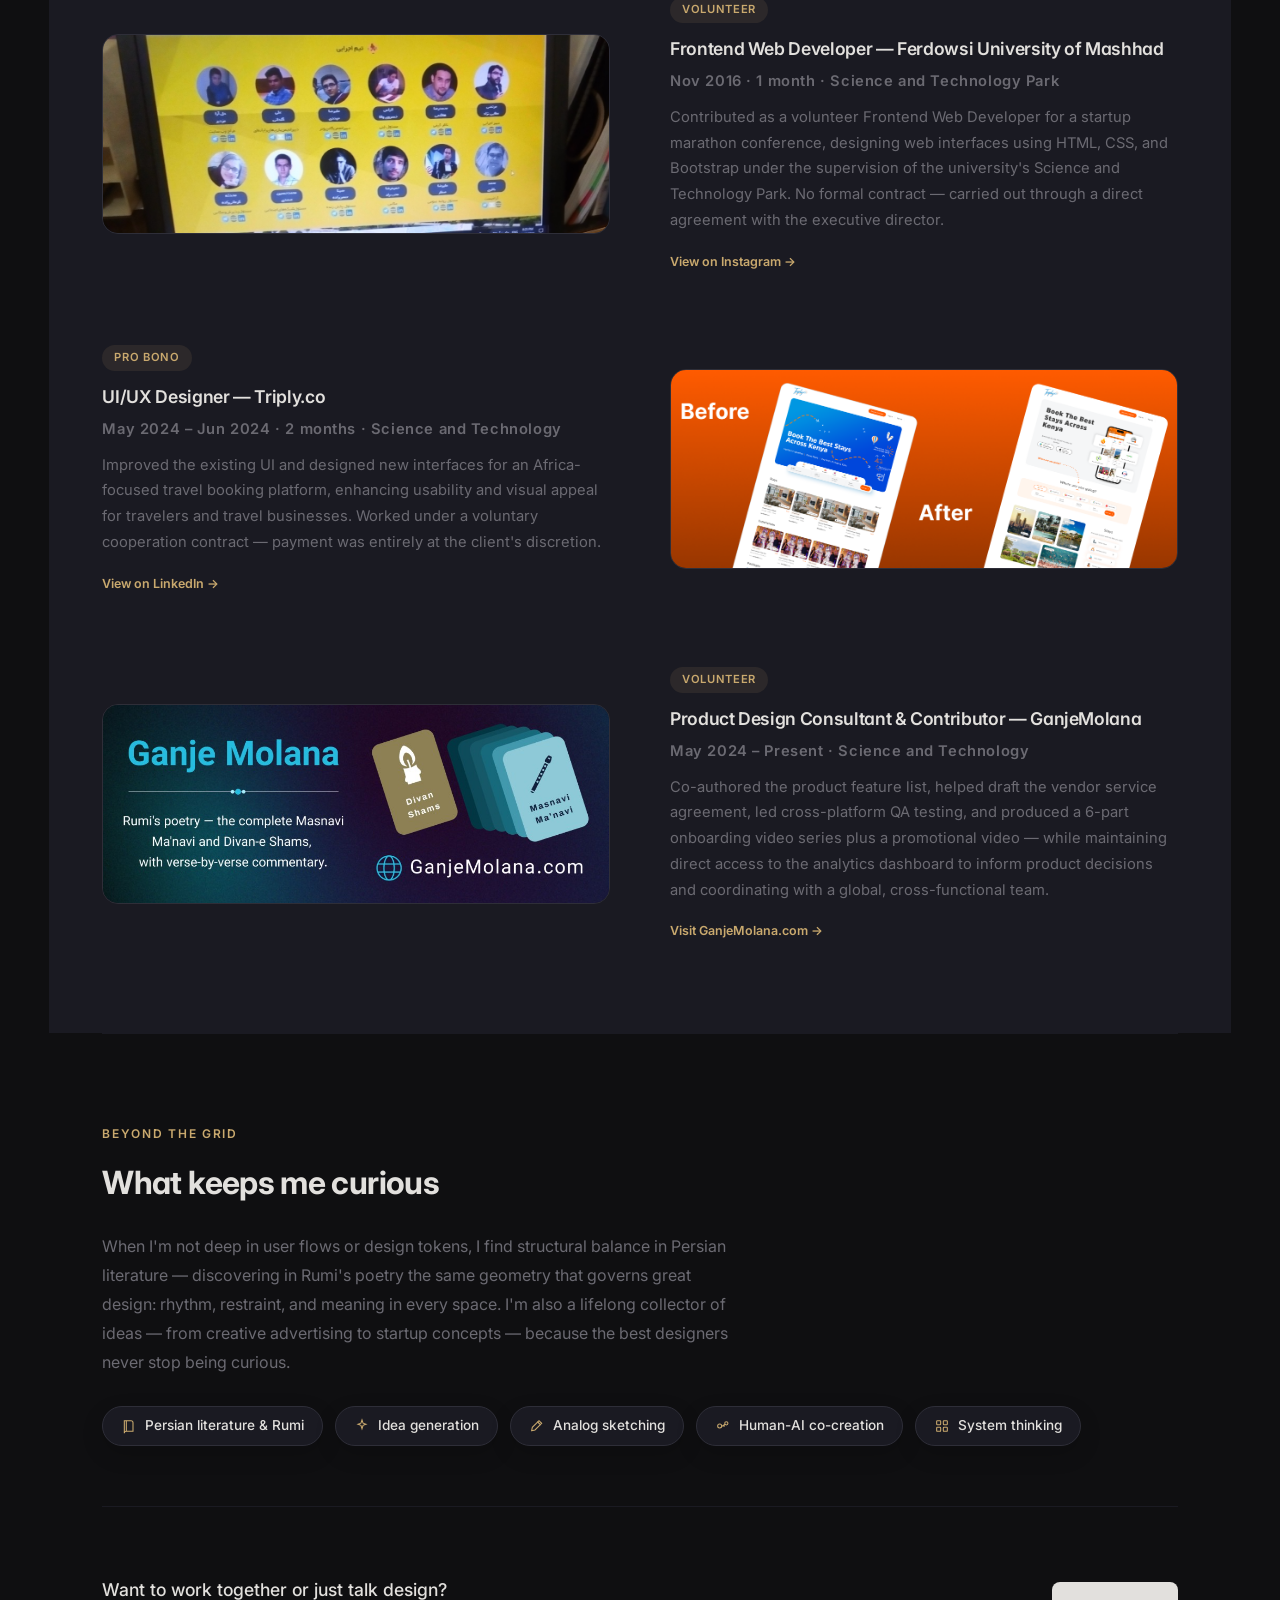
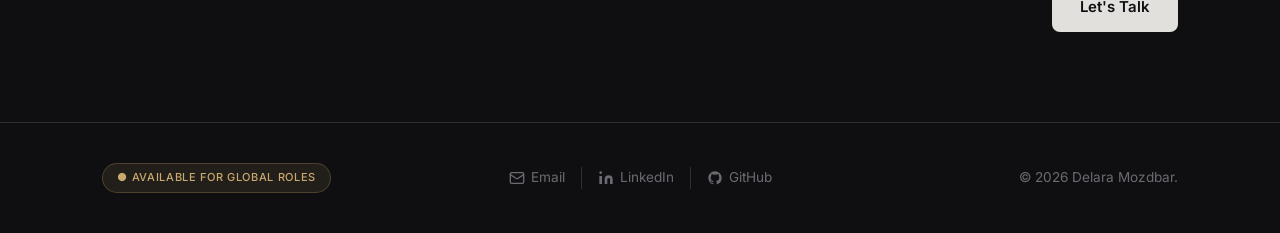
==== commit 91786fe0: "UP" ====
--- a/about.html
+++ b/about.html
@@ -10,6 +10,7 @@
     <link href="https://fonts.googleapis.com/css2?family=Inter:ital,opsz,wght@0,14..32,100..900;1,14..32,100..900&display=swap" rel="stylesheet">
     <link rel="stylesheet" href="css/style.css">
     <link rel="stylesheet" href="css/layout.css">
+    <link rel="stylesheet" href="css/motion.css">
 </head>
 
 <body>
@@ -29,7 +30,7 @@
         <a href="contact.html" class="nav-link">Contact</a>
       </div>
       <div class="nav-right">
-        <a href="Delara_Mozdbar_Product_Designer.pdf" class="resume-btn" download>My Resume</a>
+        <a href="files/Delara_Mozdbar_Product_Designer.pdf" class="resume-btn" download>My Resume</a>
       </div>
     </div>
   </nav>
@@ -42,7 +43,7 @@
     ════════════════════════════════════════ -->
     <section class="about-hero">
         <div class="about-hero-photo">
-            <img src="images/Hero-Imge.png" alt="Delara Mozdbar">
+            <img src="images/About.png" alt="Delara Mozdbar">
         </div>
         <div class="about-hero-content">
             <p class="about-label">About me</p>
@@ -144,7 +145,7 @@
                             <p>From May 2024 to February 2026 I designed for Triply in Nairobi &mdash; revamping interfaces, building design systems, and shipping product features for an Africa-focused travel platform. Alongside, I explored Human-AI Co-Creation research in AI Labs. Now I'm planning my next chapter &mdash; actively looking for my next senior product design role or graduate research in HCI.</p>
                         </div>
                         <div class="tl-panel-image">
-                            <img src="images/2024-2026.png" alt="Triply and AI Labs">
+                            <img src="images/2024-2026.png" alt="Last day at Engenesis, Triply, AI Labs, and an AI Software Engineering certificate">
                         </div>
                     </div>
 
@@ -472,11 +473,11 @@
         <p class="about-body">When I'm not deep in user flows or design tokens, I find structural balance in Persian literature &mdash; discovering in Rumi's poetry the same geometry that governs great design: rhythm, restraint, and meaning in every space. I'm also a lifelong collector of ideas &mdash; from creative advertising to startup concepts &mdash; because the best designers never stop being curious.</p>
 
         <div class="interests-row">
-            <span class="interest-pill">&#128214; Persian literature & Rumi</span>
-            <span class="interest-pill">&#128161; Idea generation</span>
-            <span class="interest-pill">&#127912; Analog sketching</span>
-            <span class="interest-pill">&#129309; Human-AI co-creation</span>
-            <span class="interest-pill">&#127963;&#65039; System thinking</span>
+            <span class="interest-pill"><svg width="16" height="16" viewBox="0 0 24 24" fill="none" stroke="currentColor" stroke-width="1.6" aria-hidden="true"><path d="M5 4h10a3 3 0 0 1 3 3v13H8a3 3 0 0 0-3 3V4z"/><path d="M8 4v16"/></svg> Persian literature &amp; Rumi</span>
+            <span class="interest-pill"><svg width="16" height="16" viewBox="0 0 24 24" fill="none" stroke="currentColor" stroke-width="1.6" aria-hidden="true"><path d="M12 3l1.6 4.8L18 9.4l-4.4 1.6L12 16l-1.6-5L6 9.4l4.4-1.6L12 3z"/></svg> Idea generation</span>
+            <span class="interest-pill"><svg width="16" height="16" viewBox="0 0 24 24" fill="none" stroke="currentColor" stroke-width="1.6" stroke-linecap="round" aria-hidden="true"><path d="M4 19l5-1 10-10-4-4L5 14l-1 5z"/><path d="M13 6l4 4"/></svg> Analog sketching</span>
+            <span class="interest-pill"><svg width="16" height="16" viewBox="0 0 24 24" fill="none" stroke="currentColor" stroke-width="1.6" aria-hidden="true"><circle cx="7" cy="12" r="3"/><circle cx="17" cy="8" r="2.4"/><path d="M10 12h5M15.2 9.4l-3.6 2"/></svg> Human-AI co-creation</span>
+            <span class="interest-pill"><svg width="16" height="16" viewBox="0 0 24 24" fill="none" stroke="currentColor" stroke-width="1.6" aria-hidden="true"><rect x="4" y="4" width="6" height="6" rx="1"/><rect x="14" y="4" width="6" height="6" rx="1"/><rect x="4" y="14" width="6" height="6" rx="1"/><rect x="14" y="14" width="6" height="6" rx="1"/></svg> System thinking</span>
         </div>
 
         <div class="about-cta">
@@ -501,6 +502,10 @@
                 <a href="https://www.linkedin.com/in/delara-mozdbar/" target="_blank" rel="noopener noreferrer">
                     <svg width="16" height="16" viewBox="0 0 24 24" fill="currentColor" aria-hidden="true"><path d="M16 8a6 6 0 0 1 6 6v7h-4v-7a2 2 0 0 0-2-2 2 2 0 0 0-2 2v7h-4v-7a6 6 0 0 1 6-6z"/><rect x="2" y="9" width="4" height="12"/><circle cx="4" cy="4" r="2"/></svg>
                     LinkedIn
+                </a>
+                <a href="https://github.com/Delara-Mozdbar" target="_blank" rel="noopener noreferrer">
+                    <svg width="16" height="16" viewBox="0 0 24 24" fill="currentColor" aria-hidden="true"><path d="M12 2C6.477 2 2 6.484 2 12.017c0 4.425 2.865 8.18 6.839 9.504.5.092.682-.217.682-.483 0-.237-.008-.868-.013-1.703-2.782.605-3.369-1.343-3.369-1.343-.454-1.158-1.11-1.466-1.11-1.466-.908-.62.069-.608.069-.608 1.003.07 1.531 1.032 1.531 1.032.892 1.53 2.341 1.088 2.91.832.092-.647.35-1.088.636-1.338-2.22-.253-4.555-1.113-4.555-4.951 0-1.093.39-1.988 1.029-2.688-.103-.253-.446-1.272.098-2.65 0 0 .84-.27 2.75 1.026A9.564 9.564 0 0 1 12 6.844a9.56 9.56 0 0 1 2.504.337c1.909-1.296 2.747-1.027 2.747-1.027.546 1.379.202 2.398.1 2.651.64.7 1.028 1.595 1.028 2.688 0 3.848-2.339 4.695-4.566 4.943.359.309.678.92.678 1.855 0 1.338-.012 2.419-.012 2.747 0 .268.18.58.688.482A10.02 10.02 0 0 0 22 12.017C22 6.484 17.522 2 12 2z"/></svg>
+                    GitHub
                 </a>
             </div>
         </div>
@@ -543,6 +548,7 @@
     show(0, false);
 })();
 </script>
+<script src="js/motion.js"></script>
 </body>
 </html>
 
--- a/css/style.css
+++ b/css/style.css
@@ -151,6 +151,24 @@
   display: flex;
   justify-content: center;
   align-items: center;
+  position: relative;
+}
+
+.hero-image::before,
+.about-hero-photo::before {
+  content: "";
+  position: absolute;
+  width: 72%;
+  height: 72%;
+  left: 14%;
+  top: 16%;
+  border-radius: 50%;
+  background:
+    radial-gradient(circle at 32% 32%, rgba(226, 224, 221, 0.22), transparent 48%),
+    radial-gradient(circle at 68% 64%, rgba(201, 169, 110, 0.4), transparent 60%);
+  filter: blur(8px);
+  pointer-events: none;
+  z-index: 0;
 }
 
 .hero-image img {
@@ -158,6 +176,9 @@
   max-width: 460px;
   height: auto;
   object-fit: contain;
+  position: relative;
+  z-index: 1;
+  filter: drop-shadow(0 0 36px rgba(201, 169, 110, 0.38)) drop-shadow(0 0 14px rgba(226, 224, 221, 0.16));
 }
 
 @media (min-width: 1200px) {
@@ -425,6 +446,7 @@
   border-radius: 12px;
   overflow: hidden;
   background: #1a1a22;
+  box-shadow: 0 18px 40px rgba(0, 0, 0, 0.32), 0 0 42px rgba(201, 169, 110, 0.1), 0 0 18px rgba(226, 224, 221, 0.04);
 }
 
 .showcase-img-wrap img {
@@ -496,6 +518,7 @@
 
 @media (max-width: 900px) {
   .showcase-grid { grid-template-columns: 1fr; gap: 48px; }
+  .showcase-card--lead { order: -1; }
   .featured-work-header { flex-direction: column; gap: 12px; }
   .featured-work { padding: 64px 5%; }
 }
@@ -526,12 +549,19 @@
   padding: 80px 0;
 }
 
+.about-hero-photo {
+  position: relative;
+  width: 240px;
+}
+
 .about-hero-photo img {
   width: 240px;
-  height: 240px;
-  border-radius: 50%;
-  object-fit: cover;
-  border: 2px solid var(--accent);
+  height: auto;
+  display: block;
+  object-fit: contain;
+  position: relative;
+  z-index: 1;
+  filter: drop-shadow(0 0 28px rgba(201, 169, 110, 0.28));
 }
 
 .about-title {
@@ -1444,6 +1474,9 @@
 }
 
 .interest-pill {
+  display: inline-flex;
+  align-items: center;
+  gap: 8px;
   font-size: 0.85rem;
   font-weight: 500;
   color: var(--text-main);
@@ -1451,12 +1484,19 @@
   border: 1px solid var(--elevated);
   border-radius: 20px;
   padding: 8px 18px;
-  transition: border-color 0.25s, color 0.25s;
+  transition: border-color 0.25s, color 0.25s, box-shadow 0.25s;
+  box-shadow: 0 8px 22px rgba(0, 0, 0, 0.16);
+}
+
+.interest-pill svg {
+  color: var(--accent);
+  flex-shrink: 0;
 }
 
 .interest-pill:hover {
   border-color: var(--accent);
   color: var(--text-main);
+  box-shadow: 0 10px 28px rgba(201, 169, 110, 0.16), 0 0 16px rgba(226, 224, 221, 0.05);
 }
 
 /* ABOUT CTA */
@@ -1489,11 +1529,13 @@
   .about-hero-photo {
     display: flex;
     justify-content: center;
+    width: 180px;
+    margin: 0 auto;
   }
 
   .about-hero-photo img {
     width: 180px;
-    height: 180px;
+    height: auto;
   }
 
   .tl-nav {
@@ -1567,8 +1609,28 @@
    AI LABS — HERO
 ========================= */
 .labs-hero {
-  padding: 100px 0 80px;
+  display: grid;
+  grid-template-columns: minmax(0, 1.15fr) minmax(220px, 0.85fr);
+  gap: 32px;
+  align-items: center;
+  padding: 72px 0 56px;
+}
+
+.labs-hero-copy {
   max-width: 760px;
+}
+
+.labs-hero-visual {
+  display: flex;
+  align-items: center;
+  justify-content: flex-end;
+}
+
+.labs-hero-visual svg,
+.labs-hero-visual img {
+  width: min(100%, 380px);
+  height: auto;
+  display: block;
 }
 
 .labs-badge {
@@ -2120,7 +2182,18 @@
 }
 
 @media (max-width: 900px) {
-  .labs-hero { padding: 60px 0 50px; }
+  .labs-hero {
+    grid-template-columns: 1fr;
+    padding: 60px 0 50px;
+  }
+
+  .labs-hero-visual {
+    display: flex;
+    justify-content: center;
+    order: -1;
+  }
+
+  .labs-hero-visual img { width: min(100%, 260px); }
 
   .labs-grid {
     grid-template-columns: 1fr;
@@ -2138,6 +2211,348 @@
 @media (max-width: 500px) {
   .labs-method-grid { grid-template-columns: 1fr; }
   .labs-grid { max-width: 100%; }
+}
+
+/* =========================
+   AI LABS — FULL-STACK BUILDS
+========================= */
+.labs-builds {
+  padding: 80px 0 24px;
+}
+
+.labs-builds .labs-section-header {
+  margin-bottom: 28px;
+}
+
+.labs-cert-line {
+  margin: 12px 0 0;
+  max-width: 640px;
+  font-size: 0.8rem;
+  line-height: 1.5;
+  color: var(--text-sec);
+}
+
+.labs-cert-link {
+  margin-left: 8px;
+  padding: 0;
+  border: none;
+  background: none;
+  color: var(--accent);
+  font: inherit;
+  font-size: 0.8rem;
+  cursor: pointer;
+  text-decoration: underline;
+  text-underline-offset: 3px;
+}
+
+.labs-cert-link:hover {
+  color: #d4b87e;
+}
+
+.labs-cert-modal {
+  width: 100vw;
+  height: 100vh;
+  max-width: none;
+  max-height: none;
+  margin: 0;
+  padding: 64px 24px 24px;
+  border: none;
+  background: rgba(15, 15, 17, 0.94);
+  box-sizing: border-box;
+  overflow: hidden;
+}
+
+.labs-cert-modal::backdrop {
+  background: rgba(15, 15, 17, 0.72);
+}
+
+.labs-cert-modal[open] {
+  display: flex;
+  align-items: center;
+  justify-content: center;
+}
+
+.labs-cert-modal img {
+  max-width: min(1280px, 94vw);
+  max-height: calc(100vh - 88px);
+  width: auto;
+  height: auto;
+  object-fit: contain;
+  border-radius: 8px;
+  background: #fff;
+  box-shadow: 0 24px 80px rgba(0, 0, 0, 0.45), 0 0 48px rgba(201, 169, 110, 0.2);
+}
+
+.labs-cert-close {
+  position: fixed;
+  top: 18px;
+  right: 18px;
+  width: 44px;
+  height: 44px;
+  border-radius: 50%;
+  border: 1px solid rgba(226, 224, 221, 0.35);
+  background: #1a1a22;
+  color: #e2e0dd;
+  font-size: 1.7rem;
+  line-height: 1;
+  cursor: pointer;
+}
+
+.labs-cert-close:hover {
+  background: #c9a96e;
+  border-color: #c9a96e;
+  color: #0f0f11;
+}
+
+.labs-method-note {
+  font-size: 0.9rem;
+  color: var(--text-sec);
+  line-height: 1.6;
+  max-width: 640px;
+  margin: -4px 0 28px;
+}
+
+.labs-progress {
+  display: flex;
+  flex-wrap: wrap;
+  align-items: center;
+  gap: 8px 0;
+  list-style: none;
+  margin: 0 0 8px;
+  padding: 0;
+  font-size: 0.75rem;
+  letter-spacing: 0.04em;
+  color: var(--text-sec);
+}
+
+.labs-progress li + li::before {
+  content: "\2192";
+  margin: 0 10px;
+  color: var(--text-sec);
+  font-weight: 400;
+}
+
+.labs-progress--row {
+  margin: 0 0 14px;
+}
+
+.labs-progress li.is-on {
+  color: var(--accent);
+  font-weight: 600;
+}
+
+.labs-build {
+  display: grid;
+  grid-template-columns: 1.15fr 1fr;
+  gap: 48px;
+  align-items: center;
+  padding: 56px 0;
+  border-top: 1px solid #2e2e38;
+}
+
+.labs-build--reverse {
+  grid-template-columns: 1fr 1.15fr;
+}
+
+.labs-build--reverse .labs-build-shot { order: 2; }
+.labs-build--reverse .labs-build-copy { order: 1; }
+
+.labs-build-shot {
+  background: var(--card-bg);
+  border: 1px solid var(--elevated);
+  border-radius: 16px;
+  overflow: hidden;
+  min-height: 220px;
+  display: flex;
+  align-items: center;
+  justify-content: center;
+  box-shadow: 0 18px 40px rgba(0, 0, 0, 0.32), 0 0 42px rgba(201, 169, 110, 0.1), 0 0 18px rgba(226, 224, 221, 0.04);
+}
+
+.labs-build-shot img {
+  width: 100%;
+  height: auto;
+  display: block;
+}
+
+.labs-build-placeholder {
+  margin: 0;
+  padding: 48px 24px;
+  color: var(--text-main);
+  font-size: 1.05rem;
+  font-weight: 600;
+  text-align: center;
+}
+
+.labs-build-title {
+  font-size: clamp(1.4rem, 2vw, 1.8rem);
+  font-weight: 600;
+  letter-spacing: -0.02em;
+  margin-bottom: 4px;
+}
+
+.labs-build-date {
+  margin: 0 0 12px;
+  font-size: 0.8rem;
+  font-weight: 500;
+  letter-spacing: 0.02em;
+  color: var(--accent);
+}
+
+.labs-build-desc {
+  font-size: 0.95rem;
+  color: var(--text-sec);
+  line-height: 1.7;
+  margin-bottom: 16px;
+}
+
+.labs-build-features {
+  list-style: none;
+  margin: 0 0 20px;
+  padding: 0;
+}
+
+.labs-build-features li {
+  position: relative;
+  padding-left: 14px;
+  margin-bottom: 8px;
+  font-size: 0.88rem;
+  color: var(--text-sec);
+  line-height: 1.6;
+}
+
+.labs-build-features li::before {
+  content: "";
+  position: absolute;
+  left: 0;
+  top: 0.55em;
+  width: 5px;
+  height: 5px;
+  border-radius: 50%;
+  background: var(--accent);
+}
+
+.labs-build-copy .labs-card-tags {
+  margin-bottom: 22px;
+}
+
+.labs-build-actions {
+  display: flex;
+  flex-wrap: wrap;
+  gap: 10px;
+}
+
+.labs-build-btn {
+  display: inline-flex;
+  align-items: center;
+  gap: 8px;
+  padding: 10px 18px;
+  border-radius: 8px;
+  font-size: 0.85rem;
+  font-weight: 600;
+  background: var(--accent);
+  color: #0f0f11;
+  border: 1px solid var(--accent);
+}
+
+.labs-build-btn:hover {
+  background: #d4b87e;
+  border-color: #d4b87e;
+  color: #0f0f11;
+}
+
+/* =========================
+   AI LABS — SECTION SWITCH
+========================= */
+.labs-switch-bar {
+  position: sticky;
+  top: var(--nav-h);
+  z-index: 20;
+  display: flex;
+  flex-wrap: wrap;
+  gap: 8px;
+  width: 100%;
+  margin: 0 0 4px;
+  padding: 12px 0 8px;
+  background: var(--bg);
+  scroll-margin-top: var(--nav-h);
+}
+
+.labs-tab {
+  position: relative;
+  display: inline-flex;
+  align-items: center;
+  padding: 8px 14px;
+  border-radius: 8px;
+  border: 1px solid var(--elevated);
+  background: var(--card-bg);
+  cursor: pointer;
+  transition: border-color 0.2s ease, background 0.2s ease;
+}
+
+.labs-tab input {
+  position: absolute;
+  opacity: 0;
+  width: 1px;
+  height: 1px;
+  margin: 0;
+}
+
+.labs-tab-title {
+  font-size: 0.85rem;
+  font-weight: 600;
+  letter-spacing: -0.01em;
+  color: var(--text-main);
+  line-height: 1.2;
+  white-space: nowrap;
+}
+
+.labs-tab:hover {
+  border-color: rgba(201, 169, 110, 0.4);
+}
+
+.labs-tab:has(input:checked) {
+  border-color: var(--accent);
+  background: rgba(201, 169, 110, 0.08);
+}
+
+.labs-tab:has(input:checked) .labs-tab-title {
+  color: var(--accent);
+}
+
+.labs-tab:has(input:focus-visible) {
+  outline: 2px solid var(--accent);
+  outline-offset: 3px;
+}
+
+.labs-switch:has(input[value="builds"]:checked) .labs-panel--experiments,
+.labs-switch:has(input[value="experiments"]:checked) .labs-panel--builds {
+  display: none;
+}
+
+.labs-switch .labs-builds,
+.labs-switch .labs-grid-section {
+  padding-top: 20px;
+}
+
+@media (max-width: 900px) {
+  .labs-builds { padding: 60px 0 12px; }
+
+  .labs-build,
+  .labs-build--reverse {
+    grid-template-columns: 1fr;
+    gap: 24px;
+    padding: 40px 0;
+  }
+
+  .labs-build--reverse .labs-build-shot,
+  .labs-build--reverse .labs-build-copy {
+    order: unset;
+  }
+
+  .labs-build-shot { order: -1; }
+
+  .labs-tab { padding: 8px 12px; }
 }
 
 /* =========================
@@ -2150,10 +2565,24 @@
 }
 
 .ct-hero {
-  padding: 100px 0 72px;
-  display: flex;
-  flex-direction: column;
-  align-items: flex-start;
+  display: grid;
+  grid-template-columns: minmax(0, 1.15fr) minmax(220px, 0.85fr);
+  gap: 32px;
+  align-items: center;
+  padding: 80px 0 64px;
+}
+
+.ct-hero-visual {
+  display: flex;
+  align-items: center;
+  justify-content: flex-end;
+}
+
+.ct-hero-visual svg,
+.ct-hero-visual img {
+  width: min(100%, 380px);
+  height: auto;
+  display: block;
 }
 
 .ct-label {
@@ -2230,6 +2659,7 @@
   justify-content: center;
   color: var(--accent);
   flex-shrink: 0;
+  box-shadow: 0 0 22px rgba(201, 169, 110, 0.2), 0 0 8px rgba(226, 224, 221, 0.08);
 }
 
 .ct-card-body {
@@ -2303,14 +2733,21 @@
 
 /* RESPONSIVE */
 @media (max-width: 900px) {
+  .ct-hero {
+    grid-template-columns: 1fr;
+    padding: 60px 0 48px;
+  }
+
+  .ct-hero-visual {
+    display: flex;
+    justify-content: center;
+    order: -1;
+  }
+
+  .ct-hero-visual img { width: min(100%, 260px); }
+
   .ct-channels {
     grid-template-columns: 1fr;
-  }
-}
-
-@media (max-width: 700px) {
-  .ct-hero {
-    padding: 60px 0 48px;
   }
 }
 
@@ -2328,7 +2765,15 @@
 }
 
 .idx-contact-header {
+  display: grid;
+  grid-template-columns: minmax(0, 1.2fr) minmax(180px, 0.7fr);
+  align-items: center;
+  gap: 24px;
   margin-bottom: 48px;
+}
+
+.idx-contact-header .ct-hero-visual svg {
+  width: min(100%, 280px);
 }
 
 .idx-contact-title {
@@ -2356,6 +2801,12 @@
 }
 
 @media (max-width: 900px) {
+  .idx-contact-header {
+    grid-template-columns: 1fr;
+  }
+
+  .idx-contact-header .ct-hero-visual { display: none; }
+
   .idx-contact-grid {
     grid-template-columns: 1fr;
   }
--- a/css/motion.css
+++ b/css/motion.css
@@ -0,0 +1,117 @@
+/* Soft motion shared by every page. Stays inside the gold / warm gray palette. */
+
+@media (prefers-reduced-motion: reduce) {
+  html { scroll-behavior: auto; }
+}
+
+@media (prefers-reduced-motion: no-preference) {
+  @keyframes soft-rise {
+    from {
+      opacity: 0;
+      transform: translateY(14px);
+    }
+    to {
+      opacity: 1;
+      transform: none;
+    }
+  }
+
+  @keyframes soft-float {
+    0%, 100% { transform: translateY(0); }
+    50% { transform: translateY(-8px); }
+  }
+
+  .hero-content,
+  .hero-image,
+  .about-hero-photo,
+  .about-hero-content,
+  .labs-hero-copy,
+  .labs-hero-visual,
+  .cs-hero,
+  .pitch-hero,
+  .nb-hero,
+  .rm-hero,
+  .ct-hero-copy,
+  .ct-hero-visual,
+  .work-intro {
+    animation: soft-rise 0.85s cubic-bezier(0.22, 1, 0.36, 1) both;
+  }
+
+  .hero-image,
+  .about-hero-content,
+  .labs-hero-visual,
+  .ct-hero-visual {
+    animation-delay: 0.12s;
+  }
+
+  .labs-hero-visual svg,
+  .labs-hero-visual img,
+  .ct-hero-visual svg,
+  .ct-hero-visual img {
+    animation: soft-float 7.5s ease-in-out 1s infinite;
+  }
+
+  html.motion .reveal {
+    opacity: 0;
+    transform: translateY(16px);
+    transition:
+      opacity 0.7s cubic-bezier(0.22, 1, 0.36, 1) var(--reveal-delay, 0ms),
+      transform 0.7s cubic-bezier(0.22, 1, 0.36, 1) var(--reveal-delay, 0ms);
+  }
+
+  html.motion .reveal.is-in {
+    opacity: 1;
+    transform: none;
+  }
+
+  .nav-link {
+    background-image: linear-gradient(currentColor, currentColor);
+    background-repeat: no-repeat;
+    background-position: 0 100%;
+    background-size: 0% 1px;
+    padding-bottom: 2px;
+    transition: color 0.25s ease, background-size 0.35s ease;
+  }
+
+  .nav-link:hover {
+    background-size: 100% 1px;
+  }
+
+  .resume-btn:hover,
+  .key-btn:hover,
+  .labs-build-btn:hover {
+    transform: translateY(-2px);
+    box-shadow: 0 10px 28px rgba(201, 169, 110, 0.22);
+  }
+
+  .labs-card {
+    transition: transform 0.35s ease, border-color 0.35s ease, box-shadow 0.35s ease;
+  }
+
+  .labs-card:hover {
+    box-shadow: 0 18px 44px rgba(0, 0, 0, 0.35);
+  }
+
+  .ct-card {
+    transition: border-color 0.25s ease, transform 0.25s ease, background 0.25s ease, box-shadow 0.25s ease;
+  }
+
+  .ct-card:hover {
+    box-shadow: 0 14px 36px rgba(0, 0, 0, 0.28);
+  }
+
+  .showcase-img-wrap img,
+  .labs-build-shot img {
+    transition: transform 0.6s cubic-bezier(0.22, 1, 0.36, 1);
+  }
+
+  .showcase-card:hover .showcase-img-wrap img,
+  .labs-build:hover .labs-build-shot img {
+    transform: scale(1.03);
+  }
+}
+
+:focus-visible {
+  outline: 2px solid var(--accent);
+  outline-offset: 3px;
+}
